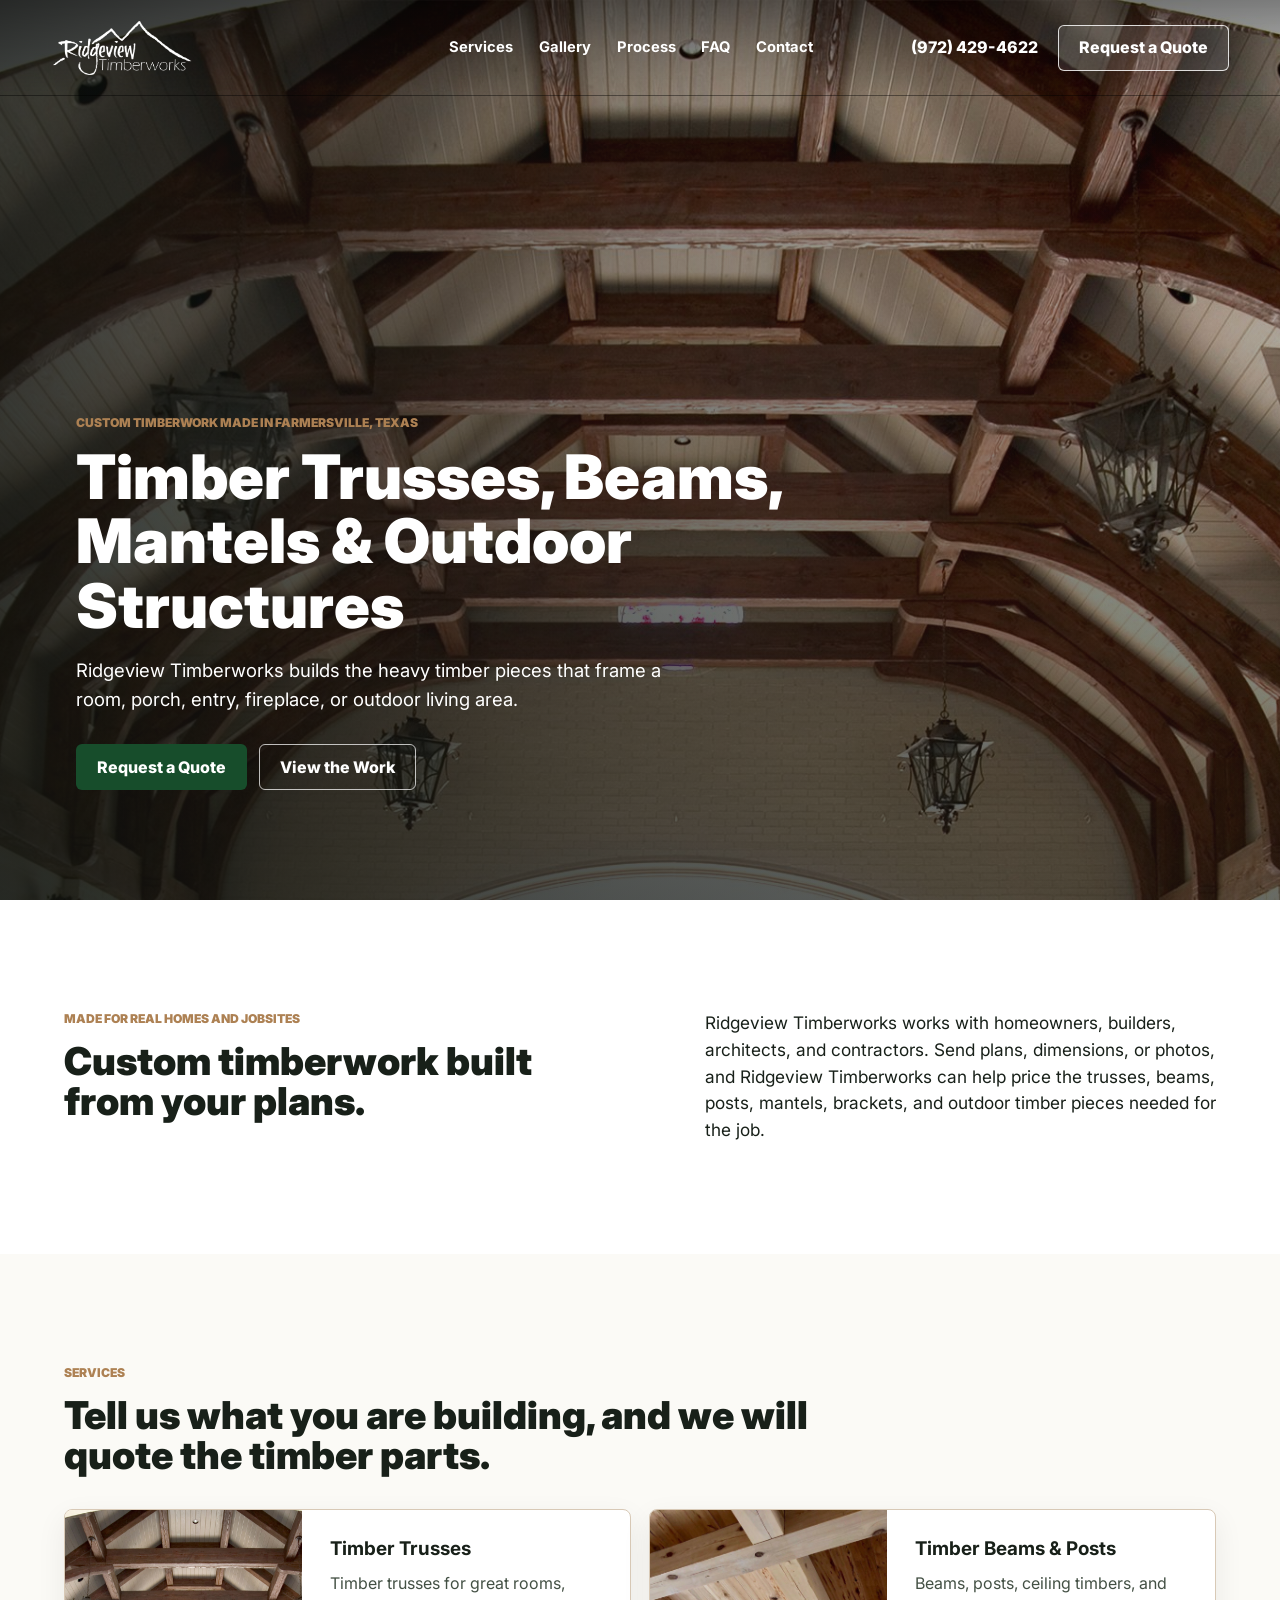
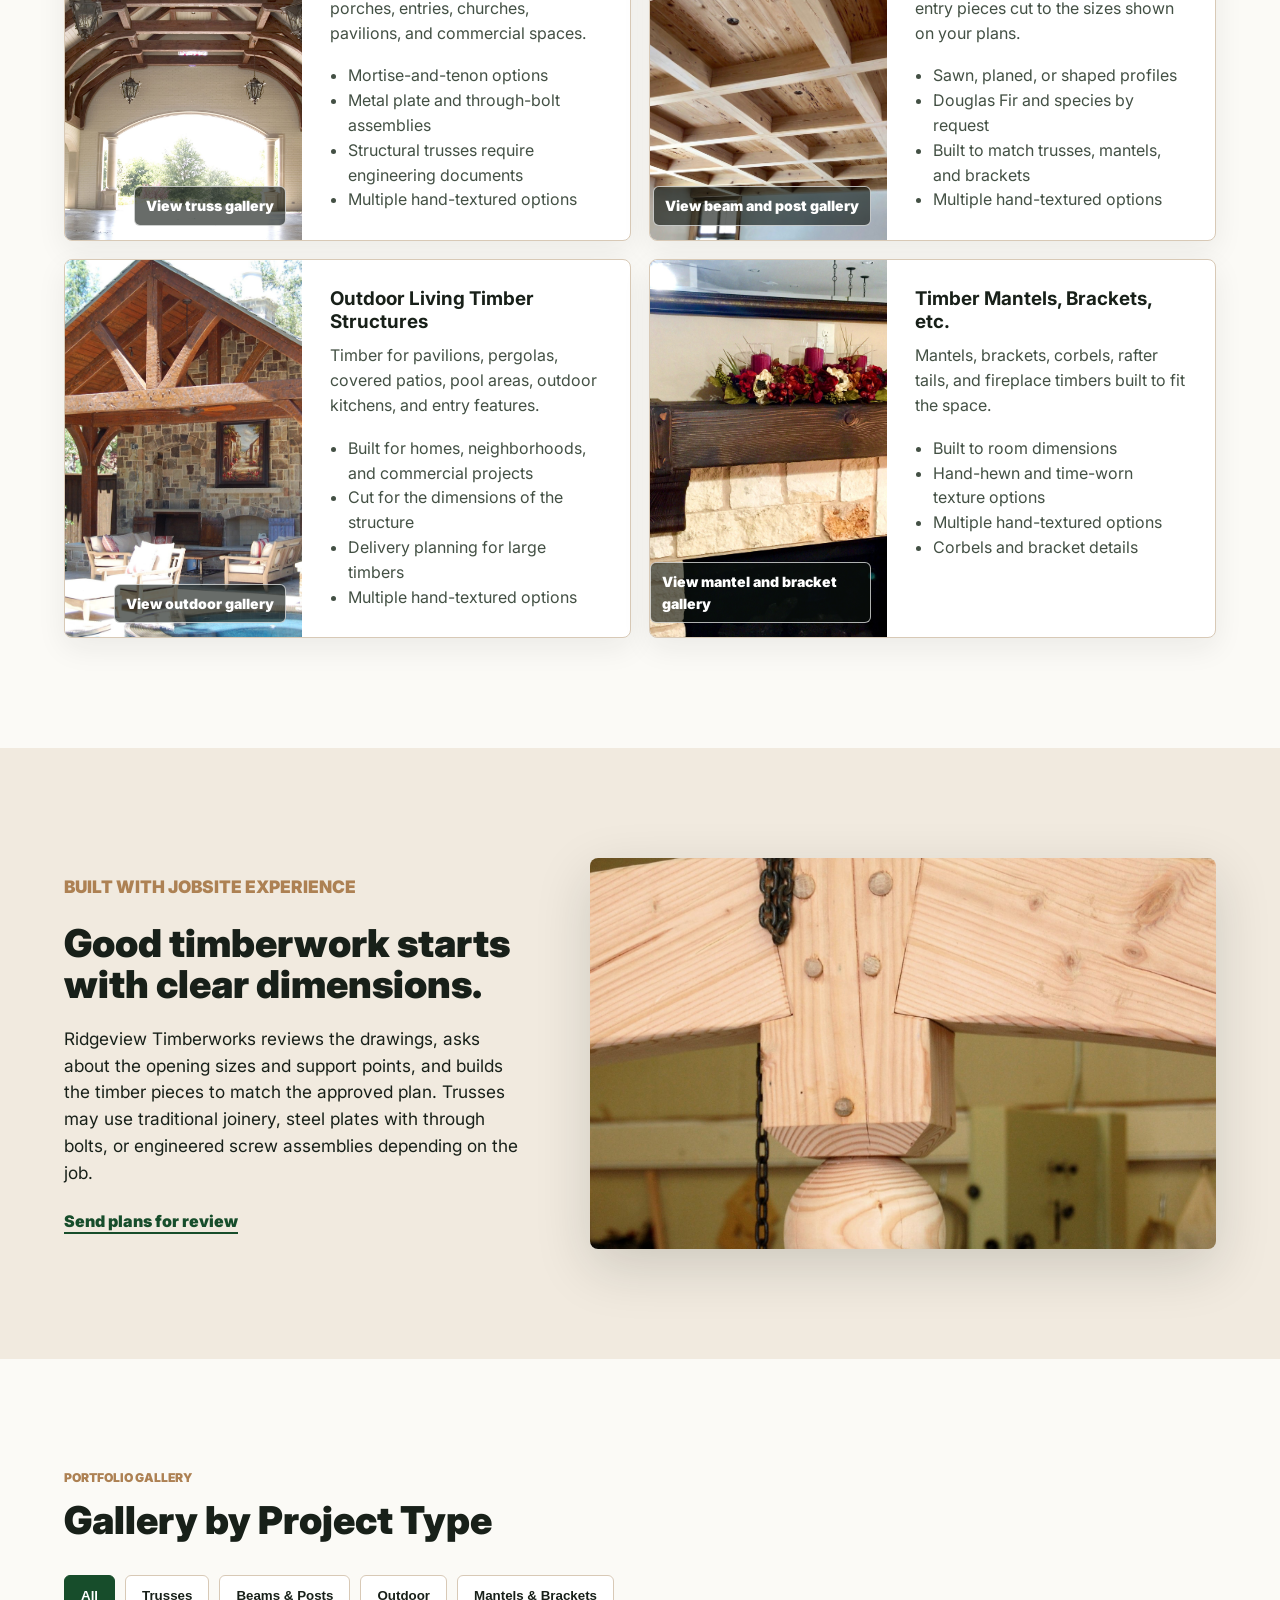
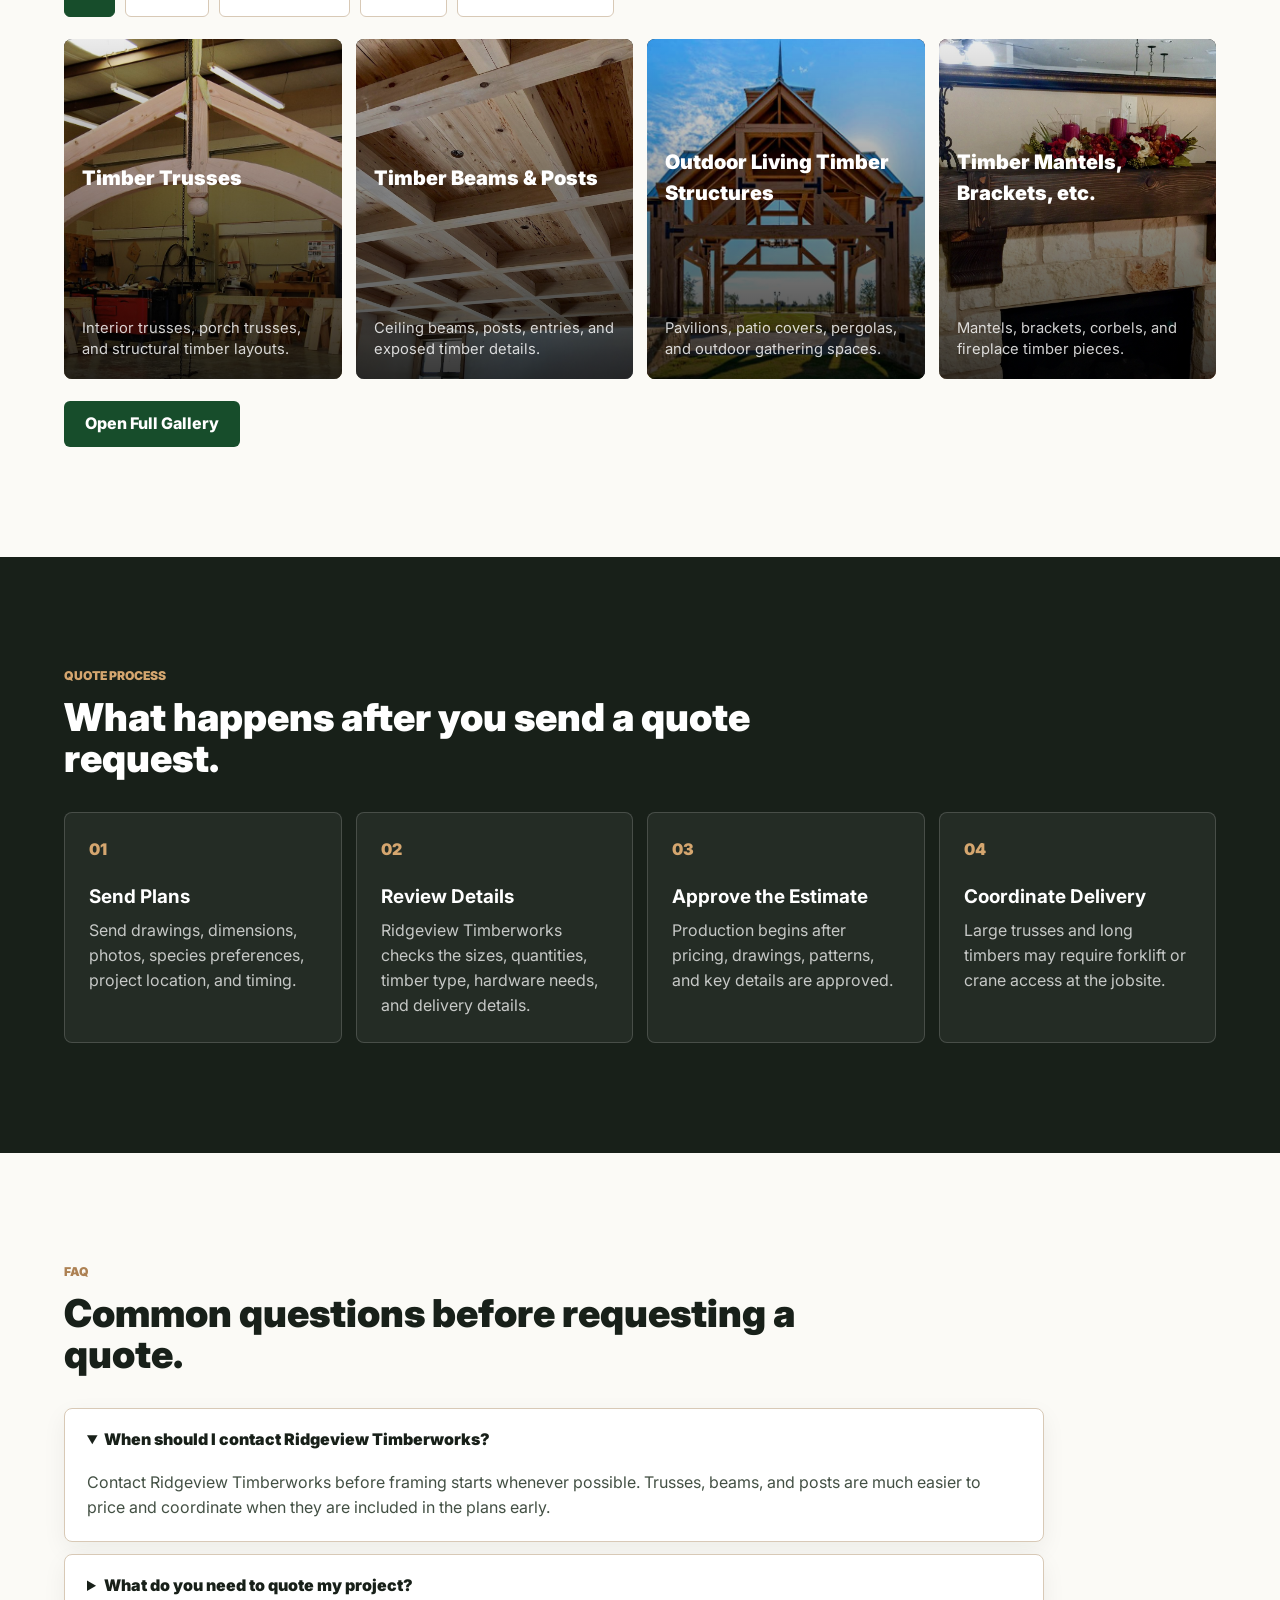
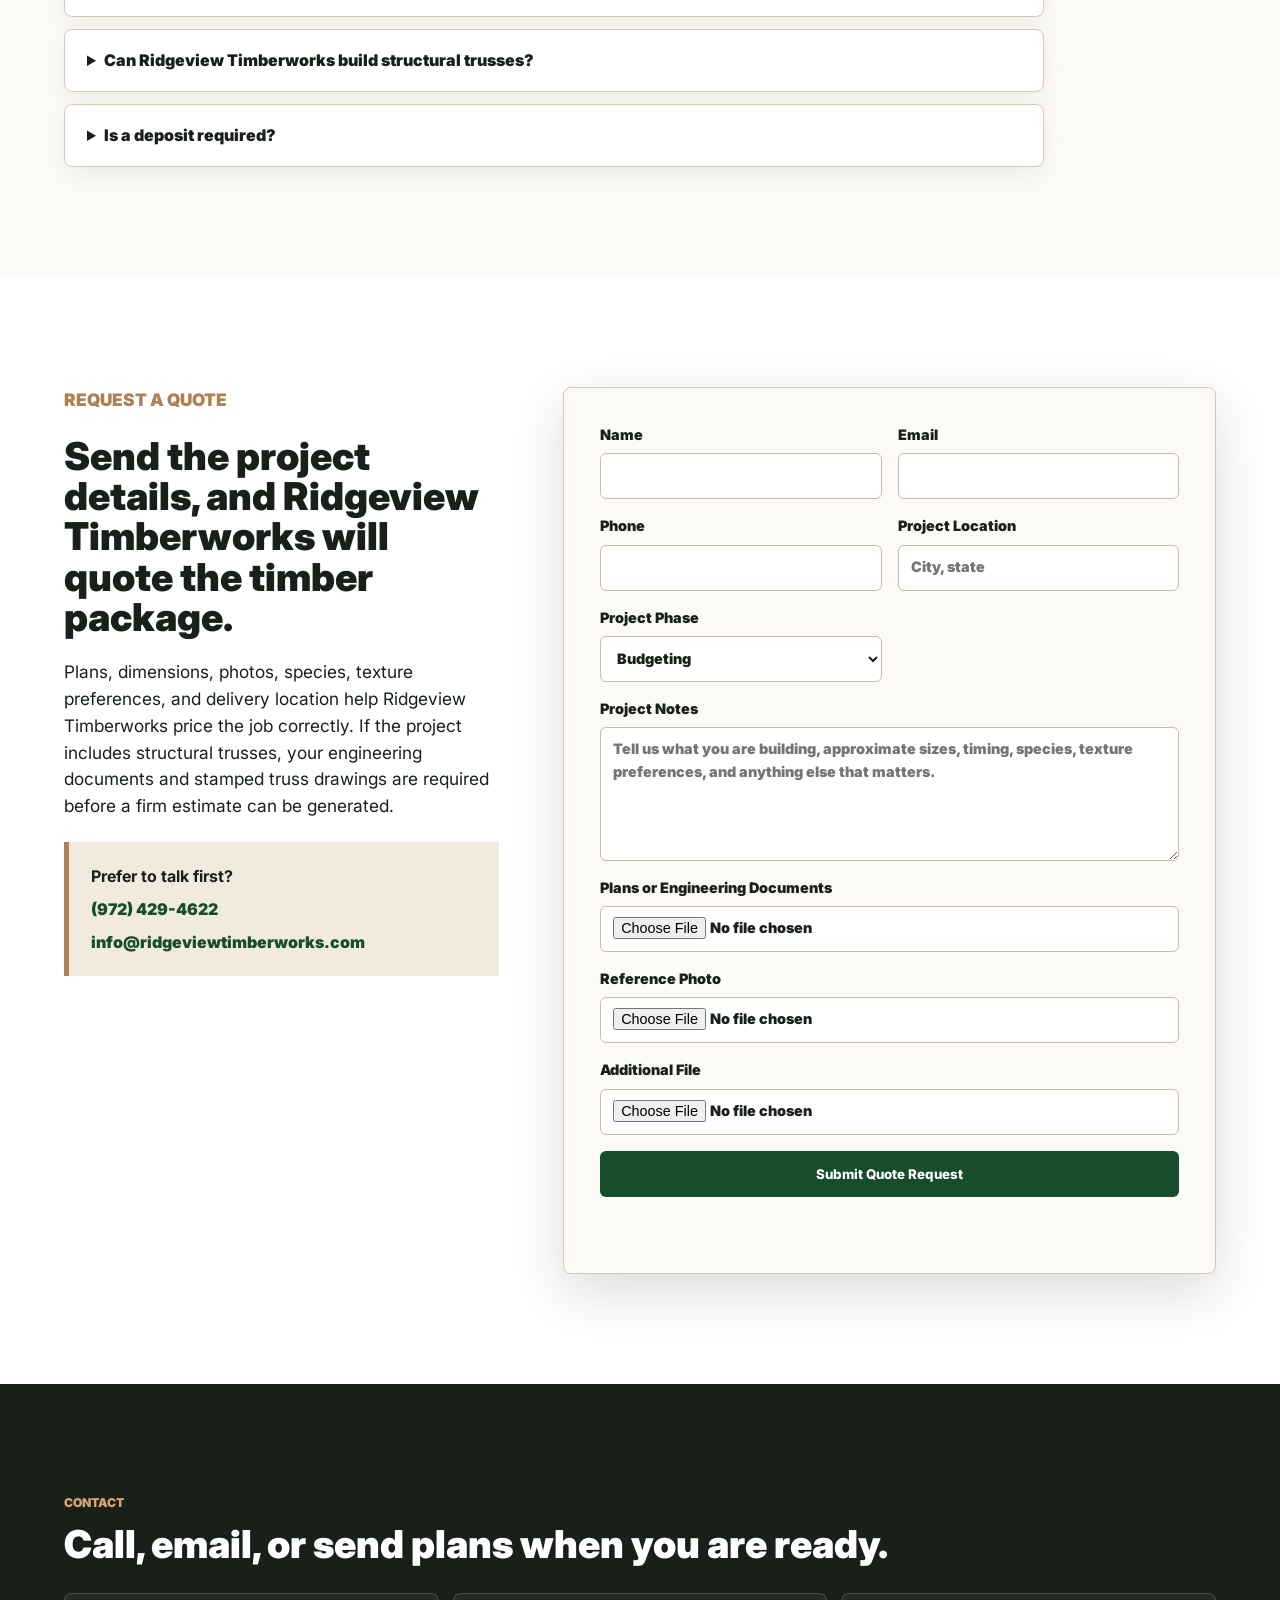
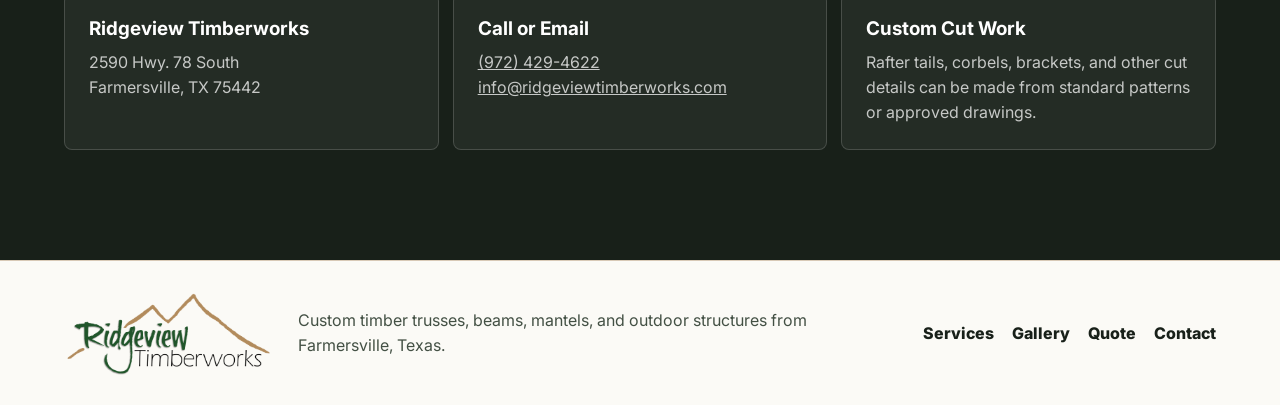
==== index.html @ bca6195b "Prototype gallery-teaser-page gallery layout" ====
<!doctype html>
<html lang="en">
  <head>
    <meta charset="utf-8" />
    <meta name="viewport" content="width=device-width, initial-scale=1" />
    <title>Ridgeview Timberworks | Custom Timber Trusses, Beams & Outdoor Structures</title>
    <meta
      name="description"
      content="Ridgeview Timberworks designs and fabricates custom timber trusses, beams, mantels, and outdoor timber structures from Farmersville, Texas."
    />
    <link rel="preconnect" href="https://fonts.googleapis.com" />
    <link rel="preconnect" href="https://fonts.gstatic.com" crossorigin />
    <link
      href="https://fonts.googleapis.com/css2?family=Inter:wght@400;500;600;700;800;900&display=swap"
      rel="stylesheet"
    />
    <link rel="stylesheet" href="styles.css" />
  </head>
  <body>
    <header class="site-header">
      <a class="brand" href="#home" aria-label="Ridgeview Timberworks home">
        <img class="logo logo-white" src="assets/ridgeview-logo-white.png" alt="Ridgeview Timberworks" />
        <img class="logo logo-color" src="assets/ridgeview-logo.png" alt="" aria-hidden="true" />
      </a>
      <button class="menu-button" type="button" aria-label="Open navigation" aria-expanded="false">
        <span></span>
        <span></span>
        <span></span>
      </button>
      <nav class="main-nav" aria-label="Primary navigation">
        <a href="#services">Services</a>
        <a href="#gallery">Gallery</a>
        <a href="#process">Process</a>
        <a href="#faq">FAQ</a>
        <a href="#contact">Contact</a>
      </nav>
      <a class="phone-link" href="tel:+19724294622">(972) 429-4622</a>
      <a class="quote-link" href="#quote">Request a Quote</a>
    </header>

    <main id="home">
      <section class="hero">
        <img class="hero-image" src="assets/hero-rdc.jpg" alt="Custom interior timber trusses built by Ridgeview Timberworks" />
        <div class="hero-overlay"></div>
        <div class="hero-content">
          <p class="eyebrow">Custom timberwork made in Farmersville, Texas</p>
          <h1>Timber Trusses, Beams, Mantels & Outdoor Structures</h1>
          <p>
            Ridgeview Timberworks builds the heavy timber pieces that frame a room, porch, entry, fireplace, or outdoor
            living area.
          </p>
          <div class="hero-actions">
            <a class="button primary" href="#quote">Request a Quote</a>
            <a class="button secondary" href="#gallery">View the Work</a>
          </div>
        </div>
      </section>

      <section class="intro-section">
        <div>
          <p class="eyebrow">Made for real homes and jobsites</p>
          <h2>Custom timberwork built from your plans.</h2>
        </div>
        <p>
          Ridgeview Timberworks works with homeowners, builders, architects, and contractors. Send plans, dimensions, or
          photos, and Ridgeview Timberworks can help price the trusses, beams, posts, mantels, brackets, and outdoor
          timber pieces needed for the job.
        </p>
      </section>

      <section id="services" class="services-section">
        <div class="section-heading">
          <p class="eyebrow">Services</p>
          <h2>Tell us what you are building, and we will quote the timber parts.</h2>
        </div>
        <div class="service-grid">
          <article class="service-card" id="trusses">
            <a class="service-image-link" href="#gallery" data-gallery-filter="trusses">
              <img src="assets/truss-interior.jpg" alt="Interior timber trusses" />
              <span>View truss gallery</span>
            </a>
            <div>
              <h3>Timber Trusses</h3>
              <p>
                Timber trusses for great rooms, porches, entries, churches, pavilions, and commercial spaces.
              </p>
              <ul>
                <li>Mortise-and-tenon options</li>
                <li>Metal plate and through-bolt assemblies</li>
                <li>Structural trusses require engineering documents</li>
                <li>Multiple hand-textured options</li>
              </ul>
            </div>
          </article>

          <article class="service-card" id="beams">
            <a class="service-image-link" href="#gallery" data-gallery-filter="beams">
              <img src="assets/beam-ceiling.jpg" alt="Custom timber beam ceiling" />
              <span>View beam and post gallery</span>
            </a>
            <div>
              <h3>Timber Beams &amp; Posts</h3>
              <p>
                Beams, posts, ceiling timbers, and entry pieces cut to the sizes shown on your plans.
              </p>
              <ul>
                <li>Sawn, planed, or shaped profiles</li>
                <li>Douglas Fir and species by request</li>
                <li>Built to match trusses, mantels, and brackets</li>
                <li>Multiple hand-textured options</li>
              </ul>
            </div>
          </article>

          <article class="service-card" id="outdoor">
            <a class="service-image-link" href="#gallery" data-gallery-filter="outdoor">
              <img src="assets/outdoor-hanover.jpg" alt="Outdoor timber structure beside a pool" />
              <span>View outdoor gallery</span>
            </a>
            <div>
              <h3>Outdoor Living Timber Structures</h3>
              <p>
                Timber for pavilions, pergolas, covered patios, pool areas, outdoor kitchens, and entry features.
              </p>
              <ul>
                <li>Built for homes, neighborhoods, and commercial projects</li>
                <li>Cut for the dimensions of the structure</li>
                <li>Delivery planning for large timbers</li>
                <li>Multiple hand-textured options</li>
              </ul>
            </div>
          </article>

          <article class="service-card" id="mantels">
            <a class="service-image-link" href="#gallery" data-gallery-filter="mantels">
              <img src="assets/mantel-timeworn.jpg" alt="Custom time-worn fireplace mantel" />
              <span>View mantel and bracket gallery</span>
            </a>
            <div>
              <h3>Timber Mantels, Brackets, etc.</h3>
              <p>
                Mantels, brackets, corbels, rafter tails, and fireplace timbers built to fit the space.
              </p>
              <ul>
                <li>Built to room dimensions</li>
                <li>Hand-hewn and time-worn texture options</li>
                <li>Multiple hand-textured options</li>
                <li>Corbels and bracket details</li>
              </ul>
            </div>
          </article>
        </div>
      </section>

      <section class="craft-section">
        <div class="craft-copy">
          <p class="eyebrow">Built with jobsite experience</p>
          <h2>Good timberwork starts with clear dimensions.</h2>
          <p>
            Ridgeview Timberworks reviews the drawings, asks about the opening sizes and support points, and builds the
            timber pieces to match the approved plan. Trusses may use traditional joinery, steel plates with through
            bolts, or engineered screw assemblies depending on the job.
          </p>
          <a class="text-link" href="#quote">Send plans for review</a>
        </div>
        <img src="assets/detail-joinery.jpg" alt="Close-up of timber joinery and through bolts" />
      </section>

      <section id="gallery" class="gallery-section">
        <div class="section-heading">
          <p class="eyebrow">Portfolio Gallery</p>
          <h2>Gallery by Project Type</h2>
        </div>
        <div class="filter-row" role="tablist" aria-label="Gallery filters">
          <button class="filter active" type="button" data-filter="all">All</button>
          <button class="filter" type="button" data-filter="trusses">Trusses</button>
          <button class="filter" type="button" data-filter="beams">Beams &amp; Posts</button>
          <button class="filter" type="button" data-filter="outdoor">Outdoor</button>
          <button class="filter" type="button" data-filter="mantels">Mantels &amp; Brackets</button>
        </div>
        <div class="gallery-teaser-grid">
          <a class="gallery-teaser-card" href="gallery.html#trusses">
            <img src="assets/gallery/Trusses/truss-001.jpg" alt="Timber Trusses project by Ridgeview Timberworks" loading="lazy" />
            <span>Timber Trusses</span>
            <small>Interior trusses, porch trusses, and structural timber layouts.</small>
          </a>          <a class="gallery-teaser-card" href="gallery.html#beams">
            <img src="assets/gallery/Beams%20%26%20Posts/beam-post-001.jpg" alt="Timber Beams & Posts project by Ridgeview Timberworks" loading="lazy" />
            <span>Timber Beams & Posts</span>
            <small>Ceiling beams, posts, entries, and exposed timber details.</small>
          </a>          <a class="gallery-teaser-card" href="gallery.html#outdoor">
            <img src="assets/gallery/Outdoor%20Structures/outdoor-001.jpg" alt="Outdoor Living Timber Structures project by Ridgeview Timberworks" loading="lazy" />
            <span>Outdoor Living Timber Structures</span>
            <small>Pavilions, patio covers, pergolas, and outdoor gathering spaces.</small>
          </a>          <a class="gallery-teaser-card" href="gallery.html#mantels">
            <img src="assets/gallery/Mantels%20%26%20Brackets/mantels-001.jpg" alt="Timber Mantels, Brackets, etc. project by Ridgeview Timberworks" loading="lazy" />
            <span>Timber Mantels, Brackets, etc.</span>
            <small>Mantels, brackets, corbels, and fireplace timber pieces.</small>
          </a>        </div>
        <div class="gallery-action-row">
          <a class="button primary" href="gallery.html">Open Full Gallery</a>
        </div>
      </section>

      <section id="process" class="process-section">
        <div class="section-heading">
          <p class="eyebrow">Quote Process</p>
          <h2>What happens after you send a quote request.</h2>
        </div>
        <div class="process-grid">
          <article>
            <span>01</span>
            <h3>Send Plans</h3>
            <p>Send drawings, dimensions, photos, species preferences, project location, and timing.</p>
          </article>
          <article>
            <span>02</span>
            <h3>Review Details</h3>
            <p>Ridgeview Timberworks checks the sizes, quantities, timber type, hardware needs, and delivery details.</p>
          </article>
          <article>
            <span>03</span>
            <h3>Approve the Estimate</h3>
            <p>Production begins after pricing, drawings, patterns, and key details are approved.</p>
          </article>
          <article>
            <span>04</span>
            <h3>Coordinate Delivery</h3>
            <p>Large trusses and long timbers may require forklift or crane access at the jobsite.</p>
          </article>
        </div>
      </section>

      <section id="faq" class="faq-section">
        <div class="section-heading">
          <p class="eyebrow">FAQ</p>
          <h2>Common questions before requesting a quote.</h2>
        </div>
        <div class="faq-list">
          <details open>
            <summary>When should I contact Ridgeview Timberworks?</summary>
            <p>
              Contact Ridgeview Timberworks before framing starts whenever possible. Trusses, beams, and posts are much
              easier to price and coordinate when they are included in the plans early.
            </p>
          </details>
          <details>
            <summary>What do you need to quote my project?</summary>
            <p>
              A final set of plans is best. For early budgeting, rough drawings and photos can help. For firm pricing,
              Ridgeview Timberworks needs dimensions, quantities, species, texture preferences, engineering requirements,
              and delivery location.
            </p>
          </details>
          <details>
            <summary>Can Ridgeview Timberworks build structural trusses?</summary>
            <p>
              Yes. If the project includes structural trusses, send the engineering documents and stamped truss drawings
              with the quote request. Those documents are required before a firm estimate can be generated.
            </p>
          </details>
          <details>
            <summary>Is a deposit required?</summary>
            <p>
              Yes. Because timbers are ordered and cut for each job, Ridgeview Timberworks typically requires a deposit
              when the contract is signed.
            </p>
          </details>
        </div>
      </section>

      <section id="quote" class="quote-section">
        <div class="quote-copy">
          <p class="eyebrow">Request a Quote</p>
          <h2>Send the project details, and Ridgeview Timberworks will quote the timber package.</h2>
          <p>
            Plans, dimensions, photos, species, texture preferences, and delivery location help Ridgeview Timberworks
            price the job correctly. If the project includes structural trusses, your engineering documents and stamped
            truss drawings are required before a firm estimate can be generated.
          </p>
          <div class="contact-card">
            <strong>Prefer to talk first?</strong>
            <a href="tel:+19724294622">(972) 429-4622</a>
            <a href="mailto:info@ridgeviewtimberworks.com">info@ridgeviewtimberworks.com</a>
          </div>
        </div>
        <form class="quote-form" name="ridgeview-quote" method="POST" enctype="multipart/form-data" data-netlify="true" data-netlify-honeypot="bot-field">
          <input type="hidden" name="form-name" value="ridgeview-quote" />
          <input type="hidden" name="subject" value="New Ridgeview Timberworks quote request (%{submissionId})" />
          <p class="honeypot">
            <label>Do not fill this out if you are human: <input name="bot-field" /></label>
          </p>
          <label>
            Name
            <input name="name" autocomplete="name" required />
          </label>
          <label>
            Email
            <input name="email" type="email" autocomplete="email" required />
          </label>
          <label>
            Phone
            <input name="phone" type="tel" autocomplete="tel" />
          </label>
          <label>
            Project Location
            <input name="location" placeholder="City, state" />
          </label>
          <label>
            Project Phase
            <select name="phase">
              <option>Budgeting</option>
              <option>Design</option>
              <option>Plans complete</option>
              <option>Under construction</option>
            </select>
          </label>
          <label class="full">
            Project Notes
            <textarea name="notes" rows="5" placeholder="Tell us what you are building, approximate sizes, timing, species, texture preferences, and anything else that matters."></textarea>
          </label>
          <label class="full">
            Plans or Engineering Documents
            <input name="plans" type="file" accept=".pdf,.jpg,.jpeg,.png,.heic,.dwg,.dxf" />
          </label>
          <label class="full">
            Reference Photo
            <input name="reference-photo" type="file" accept=".jpg,.jpeg,.png,.heic,.pdf" />
          </label>
          <label class="full">
            Additional File
            <input name="additional-file" type="file" accept=".pdf,.jpg,.jpeg,.png,.heic,.dwg,.dxf" />
          </label>
          <button class="button primary full" type="submit">Submit Quote Request</button>
          <p class="form-note" role="status"></p>
        </form>
      </section>

      <section id="contact" class="contact-section">
        <div>
          <p class="eyebrow">Contact</p>
          <h2>Call, email, or send plans when you are ready.</h2>
        </div>
        <div class="contact-grid">
          <article>
            <h3>Ridgeview Timberworks</h3>
            <p>2590 Hwy. 78 South<br />Farmersville, TX 75442</p>
          </article>
          <article>
            <h3>Call or Email</h3>
            <p><a href="tel:+19724294622">(972) 429-4622</a><br /><a href="mailto:info@ridgeviewtimberworks.com">info@ridgeviewtimberworks.com</a></p>
          </article>
          <article>
            <h3>Custom Cut Work</h3>
            <p>Rafter tails, corbels, brackets, and other cut details can be made from standard patterns or approved drawings.</p>
          </article>
        </div>
      </section>
    </main>

    <footer class="site-footer">
      <img src="assets/ridgeview-logo.png" alt="Ridgeview Timberworks" />
      <p>Custom timber trusses, beams, mantels, and outdoor structures from Farmersville, Texas.</p>
      <nav aria-label="Footer navigation">
        <a href="#services">Services</a>
        <a href="#gallery">Gallery</a>
        <a href="#quote">Quote</a>
        <a href="#contact">Contact</a>
      </nav>
    </footer>

    <script src="script.js"></script>
  </body>
</html>
---- styles.css ----
:root {
  --ink: #182019;
  --forest: #174d2b;
  --moss: #547247;
  --timber: #ad8153;
  --clay: #9a4d33;
  --paper: #fbfaf6;
  --warm: #f1eadf;
  --line: #d8c9b6;
  --white: #ffffff;
  --shadow: 0 18px 55px rgba(24, 32, 25, 0.16);
  --display-font: "Eras Demi ITC", "Eras ITC", "Eras Bold ITC", "Arial Rounded MT Bold", Inter, Arial, sans-serif;
}

* {
  box-sizing: border-box;
}

html {
  scroll-behavior: smooth;
}

body {
  margin: 0;
  background: var(--paper);
  color: var(--ink);
  font-family: Inter, Arial, sans-serif;
  line-height: 1.55;
}

img {
  display: block;
  max-width: 100%;
}

a {
  color: inherit;
}

.site-header {
  position: fixed;
  top: 0;
  left: 0;
  right: 0;
  z-index: 20;
  display: grid;
  grid-template-columns: auto 1fr auto auto;
  align-items: center;
  gap: 20px;
  min-height: 96px;
  padding: 18px clamp(18px, 4vw, 56px);
  color: var(--white);
  background: linear-gradient(180deg, rgba(0, 0, 0, 0.42), rgba(0, 0, 0, 0));
  border-bottom: 1px solid transparent;
  transition:
    min-height 180ms ease,
    padding 180ms ease,
    color 180ms ease,
    background 180ms ease,
    border-color 180ms ease;
}

.site-header.scrolled,
.site-header.nav-open {
  min-height: 82px;
  padding-top: 12px;
  padding-bottom: 12px;
  color: var(--ink);
  background: rgba(251, 250, 246, 0.94);
  border-bottom-color: rgba(216, 201, 182, 0.7);
  backdrop-filter: blur(14px);
}

.brand {
  position: relative;
  display: block;
  width: min(300px, 42vw);
  height: 58px;
}

.brand .logo {
  position: absolute;
  inset: 0;
  width: 100%;
  height: 100%;
  object-fit: contain;
  object-position: left center;
  transition: opacity 180ms ease;
}

.logo-color,
.site-header.scrolled .logo-white,
.site-header.nav-open .logo-white {
  opacity: 0;
}

.site-header.scrolled .logo-color,
.site-header.nav-open .logo-color {
  opacity: 1;
}

.site-footer img {
  width: min(260px, 42vw);
}

.main-nav {
  display: flex;
  justify-content: center;
  gap: clamp(14px, 2vw, 26px);
  font-size: 0.92rem;
  font-weight: 700;
  font-family: var(--display-font);
}

.main-nav a,
.site-footer a {
  text-decoration: none;
}

.main-nav a:hover,
.text-link:hover,
.contact-grid a:hover,
.site-footer a:hover {
  color: var(--clay);
}

.phone-link {
  font-weight: 800;
  font-family: var(--display-font);
  text-decoration: none;
  white-space: nowrap;
}

.quote-link,
.button {
  display: inline-flex;
  align-items: center;
  justify-content: center;
  min-height: 46px;
  padding: 0 20px;
  border: 1px solid transparent;
  border-radius: 6px;
  font-weight: 800;
  font-family: var(--display-font);
  text-decoration: none;
  cursor: pointer;
}

.quote-link,
.button.primary {
  background: var(--forest);
  color: var(--white);
}

.site-header:not(.scrolled):not(.nav-open) .quote-link {
  border-color: rgba(255, 255, 255, 0.82);
  background: rgba(255, 255, 255, 0.12);
}

.button.secondary {
  border-color: rgba(255, 255, 255, 0.72);
  color: var(--white);
}

.quote-link:hover,
.button.primary:hover {
  background: #0f3a1f;
}

.button:disabled {
  cursor: not-allowed;
  opacity: 0.66;
}

.button.secondary:hover {
  background: rgba(255, 255, 255, 0.14);
}

.menu-button {
  display: none;
  width: 44px;
  height: 44px;
  border: 1px solid var(--line);
  border-radius: 6px;
  background: var(--white);
}

.menu-button span {
  display: block;
  width: 20px;
  height: 2px;
  margin: 5px auto;
  background: var(--ink);
}

.site-header:not(.scrolled):not(.nav-open) .menu-button {
  border-color: rgba(255, 255, 255, 0.5);
  background: rgba(255, 255, 255, 0.14);
}

.site-header:not(.scrolled):not(.nav-open) .menu-button span {
  background: var(--white);
}

.hero {
  position: relative;
  min-height: 100vh;
  display: grid;
  align-items: end;
  overflow: hidden;
}

.hero-image,
.hero-overlay {
  position: absolute;
  inset: 0;
  width: 100%;
  height: 100%;
}

.hero-image {
  object-fit: cover;
}

.hero-overlay {
  background:
    linear-gradient(90deg, rgba(14, 18, 15, 0.78), rgba(14, 18, 15, 0.42) 48%, rgba(14, 18, 15, 0.18)),
    linear-gradient(0deg, rgba(14, 18, 15, 0.54), rgba(14, 18, 15, 0));
}

.hero-content {
  position: relative;
  max-width: 900px;
  padding: clamp(48px, 10vw, 110px) clamp(18px, 6vw, 76px);
  color: var(--white);
}

.eyebrow {
  margin: 0 0 12px;
  color: var(--timber);
  font-size: 0.76rem;
  font-weight: 900;
  letter-spacing: 0;
  text-transform: uppercase;
}

h1,
h2 {
  margin: 0;
  font-family: var(--display-font);
  line-height: 1.05;
  letter-spacing: 0;
}

h1 {
  max-width: 760px;
  font-size: clamp(2rem, 4.8vw, 4.45rem);
  font-weight: 900;
}

h2 {
  font-size: clamp(1.65rem, 3vw, 3rem);
  font-weight: 900;
}

h3 {
  margin: 0 0 10px;
  font-family: var(--display-font);
  font-size: 1.18rem;
  line-height: 1.2;
}

.hero-content p:not(.eyebrow) {
  max-width: 620px;
  margin: 18px 0 0;
  font-size: clamp(0.98rem, 1.5vw, 1.16rem);
}

.hero-actions {
  display: flex;
  flex-wrap: wrap;
  gap: 12px;
  margin-top: 30px;
}

section {
  scroll-margin-top: 96px;
}

.intro-section,
.services-section,
.gallery-section,
.process-section,
.faq-section,
.quote-section,
.contact-section {
  padding: clamp(58px, 9vw, 110px) clamp(18px, 5vw, 70px);
}

.intro-section {
  display: grid;
  grid-template-columns: minmax(0, 1.05fr) minmax(300px, 0.95fr);
  gap: clamp(28px, 6vw, 76px);
  align-items: start;
  background: var(--white);
}

.intro-section > p,
.quote-copy > p,
.craft-copy > p {
  margin: 0;
  font-size: 1.08rem;
}

.section-heading {
  max-width: 780px;
  margin-bottom: 34px;
}

.service-grid {
  display: grid;
  grid-template-columns: repeat(2, minmax(0, 1fr));
  gap: 18px;
}

.service-card {
  display: grid;
  grid-template-columns: minmax(190px, 42%) 1fr;
  overflow: hidden;
  background: var(--white);
  border: 1px solid var(--line);
  border-radius: 8px;
  box-shadow: 0 10px 30px rgba(24, 32, 25, 0.07);
}

.service-card img {
  width: 100%;
  height: 100%;
  min-height: 280px;
  object-fit: cover;
}

.service-image-link {
  position: relative;
  display: block;
  min-height: 280px;
  overflow: hidden;
  color: var(--white);
}

.service-image-link::after {
  position: absolute;
  inset: 0;
  content: "";
  background: linear-gradient(0deg, rgba(12, 18, 13, 0.62), rgba(12, 18, 13, 0.08) 58%);
  opacity: 0;
  transition: opacity 180ms ease;
}

.service-image-link span {
  position: absolute;
  right: 16px;
  bottom: 14px;
  z-index: 1;
  padding: 8px 11px;
  border: 1px solid rgba(255, 255, 255, 0.68);
  border-radius: 6px;
  background: rgba(12, 18, 13, 0.62);
  font-family: var(--display-font);
  font-size: 0.88rem;
  font-weight: 900;
  text-decoration: none;
}

.service-image-link:hover::after,
.service-image-link:focus-visible::after {
  opacity: 1;
}

.service-card div {
  padding: 28px;
}

.service-card p,
.process-grid p,
.faq-list p,
.contact-grid p,
.site-footer p {
  margin: 0;
  color: #435044;
}

.service-card ul {
  margin: 18px 0 0;
  padding-left: 18px;
  color: #435044;
}

.craft-section {
  display: grid;
  grid-template-columns: minmax(280px, 0.85fr) minmax(320px, 1.15fr);
  gap: clamp(28px, 5vw, 70px);
  align-items: center;
  padding: clamp(58px, 9vw, 110px) clamp(18px, 5vw, 70px);
  background: var(--warm);
}

.craft-section img {
  width: 100%;
  aspect-ratio: 16 / 10;
  object-fit: cover;
  border-radius: 8px;
  box-shadow: var(--shadow);
}

.craft-copy {
  display: grid;
  gap: 22px;
}

.text-link {
  width: fit-content;
  color: var(--forest);
  font-weight: 900;
  text-decoration-thickness: 2px;
  text-underline-offset: 5px;
}

.filter-row {
  display: flex;
  flex-wrap: wrap;
  gap: 10px;
  margin-bottom: 22px;
}

.filter {
  min-height: 42px;
  padding: 0 16px;
  border: 1px solid var(--line);
  border-radius: 6px;
  background: var(--white);
  color: var(--ink);
  font-weight: 800;
  cursor: pointer;
}

.filter.active,
.filter:hover {
  border-color: var(--forest);
  background: var(--forest);
  color: var(--white);
}

.gallery-grid {
  display: grid;
  grid-template-columns: repeat(4, minmax(0, 1fr));
  gap: 14px;
}

.gallery-item {
  position: relative;
  min-height: 270px;
  margin: 0;
  overflow: hidden;
  border-radius: 8px;
  background: #111;
}

.gallery-item.hidden {
  display: none;
}

.gallery-item img {
  width: 100%;
  height: 100%;
  min-height: 270px;
  object-fit: cover;
  transition: transform 220ms ease;
}

.gallery-item:hover img {
  transform: scale(1.04);
}

.gallery-item figcaption {
  position: absolute;
  left: 0;
  right: 0;
  bottom: 0;
  padding: 46px 16px 14px;
  background: linear-gradient(0deg, rgba(0, 0, 0, 0.76), rgba(0, 0, 0, 0));
  color: var(--white);
  font-weight: 800;
}

.process-section,
.contact-section {
  background: var(--ink);
  color: var(--white);
}

.process-section .eyebrow,
.contact-section .eyebrow {
  color: #d5a66f;
}

.process-grid {
  display: grid;
  grid-template-columns: repeat(4, minmax(0, 1fr));
  gap: 14px;
}

.process-grid article,
.contact-grid article {
  padding: 24px;
  border: 1px solid rgba(255, 255, 255, 0.16);
  border-radius: 8px;
  background: rgba(255, 255, 255, 0.055);
}

.process-grid span {
  display: block;
  margin-bottom: 24px;
  color: #d5a66f;
  font-weight: 900;
}

.process-grid p,
.contact-grid p {
  color: rgba(255, 255, 255, 0.74);
}

.faq-list {
  display: grid;
  gap: 12px;
  max-width: 980px;
}

details {
  border: 1px solid var(--line);
  border-radius: 8px;
  background: var(--white);
  box-shadow: 0 8px 24px rgba(24, 32, 25, 0.06);
}

summary {
  min-height: 60px;
  padding: 18px 22px;
  font-weight: 900;
  cursor: pointer;
}

details p {
  padding: 0 22px 22px;
}

.quote-section {
  display: grid;
  grid-template-columns: minmax(280px, 0.8fr) minmax(320px, 1.2fr);
  gap: clamp(28px, 5vw, 68px);
  background: var(--white);
}

.quote-copy {
  display: grid;
  align-content: start;
  gap: 22px;
}

.contact-card {
  display: grid;
  gap: 8px;
  padding: 22px;
  border-left: 5px solid var(--timber);
  background: var(--warm);
}

.contact-card a {
  color: var(--forest);
  font-weight: 900;
  text-decoration: none;
}

.quote-form {
  display: grid;
  grid-template-columns: repeat(2, minmax(0, 1fr));
  gap: 16px;
  padding: clamp(22px, 4vw, 36px);
  border: 1px solid var(--line);
  border-radius: 8px;
  background: var(--paper);
  box-shadow: var(--shadow);
}

.honeypot {
  position: absolute;
  left: -9999px;
  height: 1px;
  overflow: hidden;
}

label {
  display: grid;
  gap: 7px;
  font-size: 0.9rem;
  font-weight: 900;
}

input,
select,
textarea {
  width: 100%;
  min-height: 46px;
  border: 1px solid #cabba7;
  border-radius: 6px;
  padding: 10px 12px;
  background: var(--white);
  color: var(--ink);
  font: inherit;
}

textarea {
  resize: vertical;
}

.full {
  grid-column: 1 / -1;
}

.form-note {
  grid-column: 1 / -1;
  min-height: 24px;
  margin: 0;
  color: var(--forest);
  font-weight: 800;
}

.contact-grid {
  display: grid;
  grid-template-columns: repeat(3, minmax(0, 1fr));
  gap: 14px;
  margin-top: 28px;
}

.site-footer {
  display: grid;
  grid-template-columns: auto minmax(200px, 1fr) auto;
  gap: 24px;
  align-items: center;
  padding: 30px clamp(18px, 5vw, 70px);
  background: var(--paper);
  border-top: 1px solid var(--line);
}

.site-footer img {
  width: 210px;
}

.site-footer nav {
  display: flex;
  flex-wrap: wrap;
  gap: 18px;
  font-weight: 800;
}

@media (max-width: 1080px) {
  .site-header {
    grid-template-columns: auto 1fr auto;
  }

  .menu-button {
    display: block;
    justify-self: end;
  }

  .main-nav {
    display: none;
    grid-column: 1 / -1;
    justify-content: start;
    flex-wrap: wrap;
    padding: 8px 0 12px;
  }

  .main-nav.open {
    display: flex;
  }

  .phone-link {
    display: none;
  }

  .service-grid,
  .gallery-grid,
  .process-grid {
    grid-template-columns: repeat(2, minmax(0, 1fr));
  }
}

@media (max-width: 760px) {
  .site-header {
    gap: 12px;
  }

  .quote-link {
    display: none;
  }

  .hero {
    min-height: 680px;
  }

  .hero-content {
    padding-top: 110px;
  }

  .intro-section,
  .craft-section,
  .quote-section,
  .contact-grid,
  .site-footer {
    grid-template-columns: 1fr;
  }

  .service-grid,
  .gallery-grid,
  .process-grid,
  .quote-form {
    grid-template-columns: 1fr;
  }

  .service-card {
    display: flex;
    flex-direction: column;
    grid-template-columns: none;
    background: var(--white);
  }

  .service-image-link {
    min-height: 0;
    aspect-ratio: 16 / 10;
  }

  .service-card img {
    display: block;
    height: 100%;
    min-height: 0;
    object-fit: cover;
  }

  .service-card div {
    padding: 22px;
    background: var(--white);
  }

  .service-card h3 {
    margin-bottom: 8px;
    color: var(--ink);
    font-size: 1.24rem;
  }

  .service-card p,
  .service-card ul {
    color: #2f3931;
  }

  .gallery-item,
  .gallery-item img {
    min-height: 240px;
  }

  .site-footer img {
    width: 230px;
  }
}

/* Gallery prototype: lighter homepage with full gallery page */
.gallery-teaser-grid {
  display: grid;
  grid-template-columns: repeat(4, minmax(0, 1fr));
  gap: 14px;
}

.gallery-teaser-card {
  position: relative;
  display: grid;
  min-height: 340px;
  overflow: hidden;
  border-radius: 8px;
  color: var(--white);
  text-decoration: none;
  background: #111;
}

.gallery-teaser-card img {
  position: absolute;
  inset: 0;
  width: 100%;
  height: 100%;
  object-fit: cover;
  transition: transform 220ms ease;
}

.gallery-teaser-card::after {
  position: absolute;
  inset: 0;
  content: "";
  background: linear-gradient(0deg, rgba(0, 0, 0, 0.78), rgba(0, 0, 0, 0.08));
}

.gallery-teaser-card span,
.gallery-teaser-card small {
  position: relative;
  z-index: 1;
  align-self: end;
  padding: 0 18px;
}

.gallery-teaser-card span {
  margin-top: auto;
  font-family: var(--display-font);
  font-size: 1.25rem;
  font-weight: 900;
}

.gallery-teaser-card small {
  padding-bottom: 18px;
  color: rgba(255, 255, 255, 0.82);
  font-size: 0.92rem;
  line-height: 1.45;
}

.gallery-teaser-card:hover img {
  transform: scale(1.04);
}

.gallery-action-row {
  margin-top: 22px;
}

.gallery-page {
  padding-top: 84px;
}

.gallery-page-hero {
  padding: clamp(70px, 10vw, 120px) clamp(18px, 5vw, 70px) clamp(34px, 6vw, 70px);
  background: var(--warm);
}

.gallery-page-hero p {
  max-width: 680px;
}

.gallery-page-section {
  padding-top: clamp(46px, 7vw, 80px);
}

@media (max-width: 960px) {
  .gallery-teaser-grid {
    grid-template-columns: repeat(2, minmax(0, 1fr));
  }
}

@media (max-width: 640px) {
  .gallery-teaser-grid {
    grid-template-columns: 1fr;
  }
}
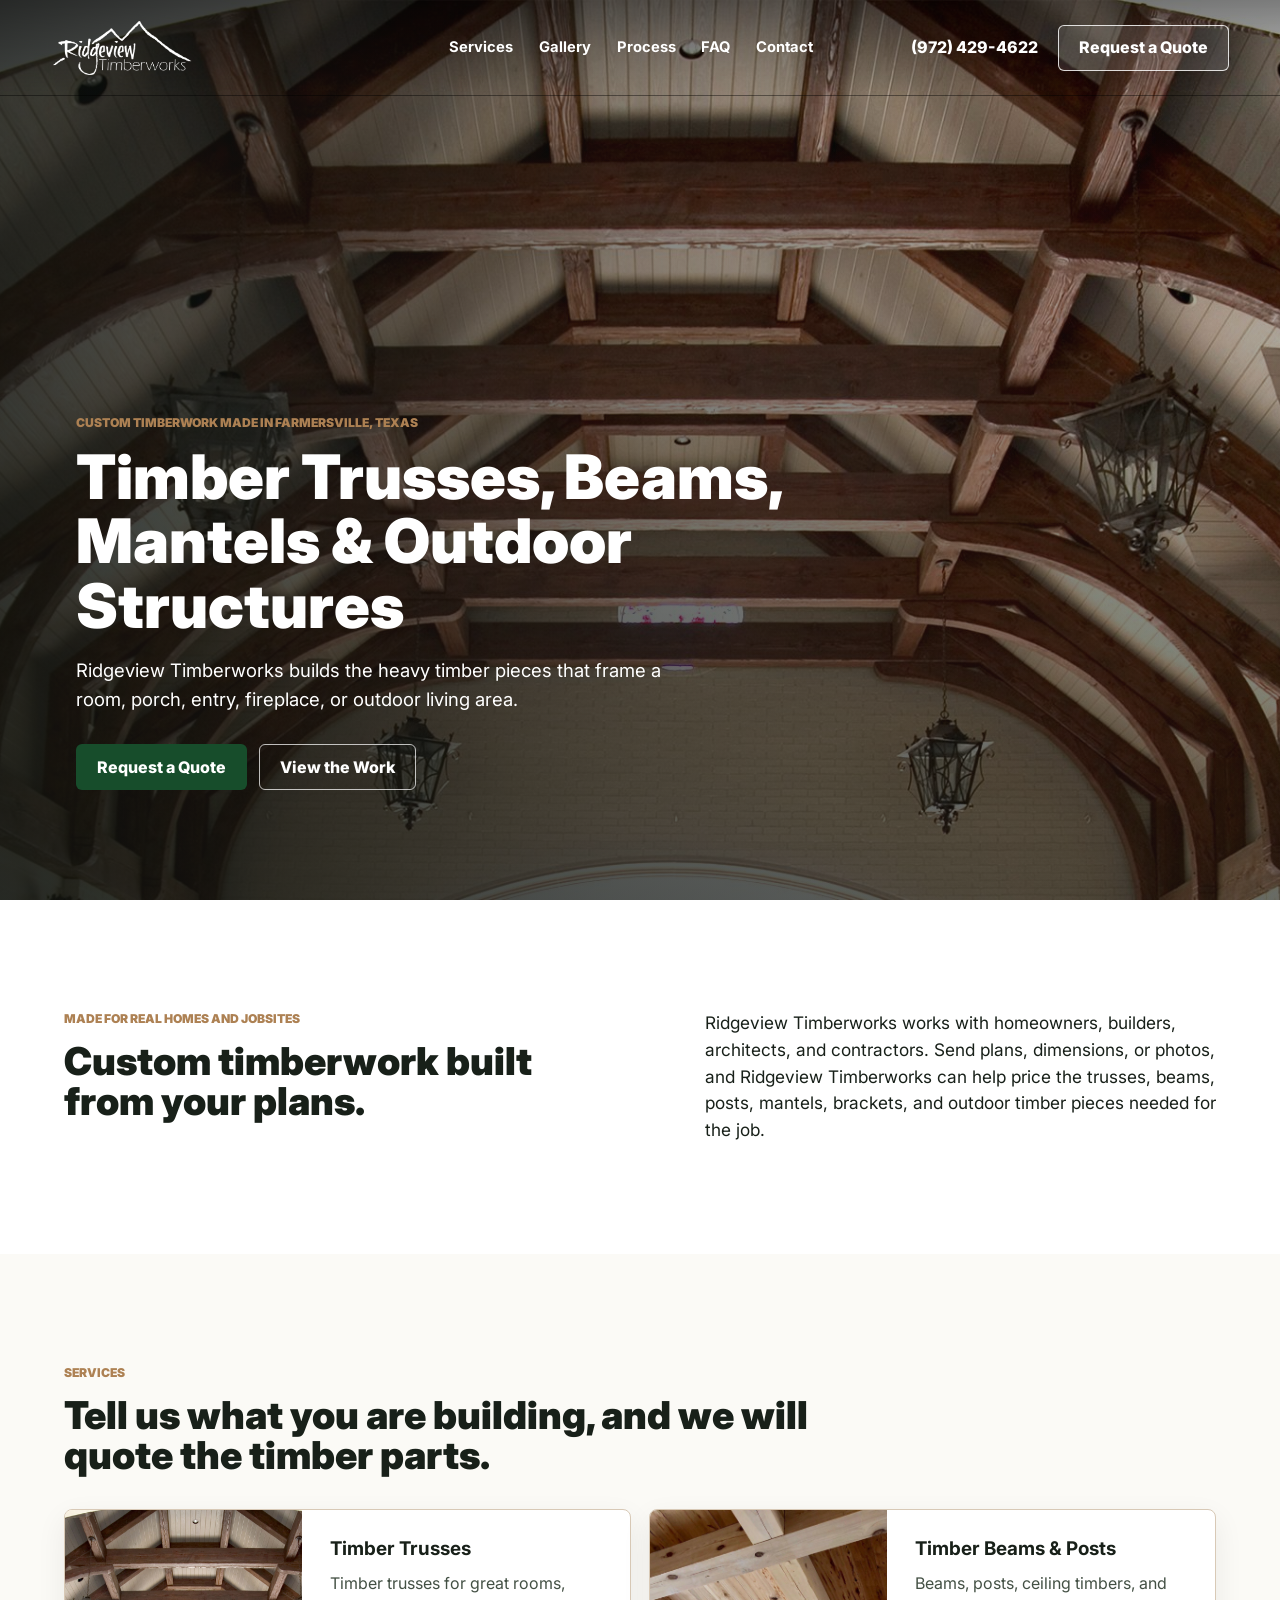
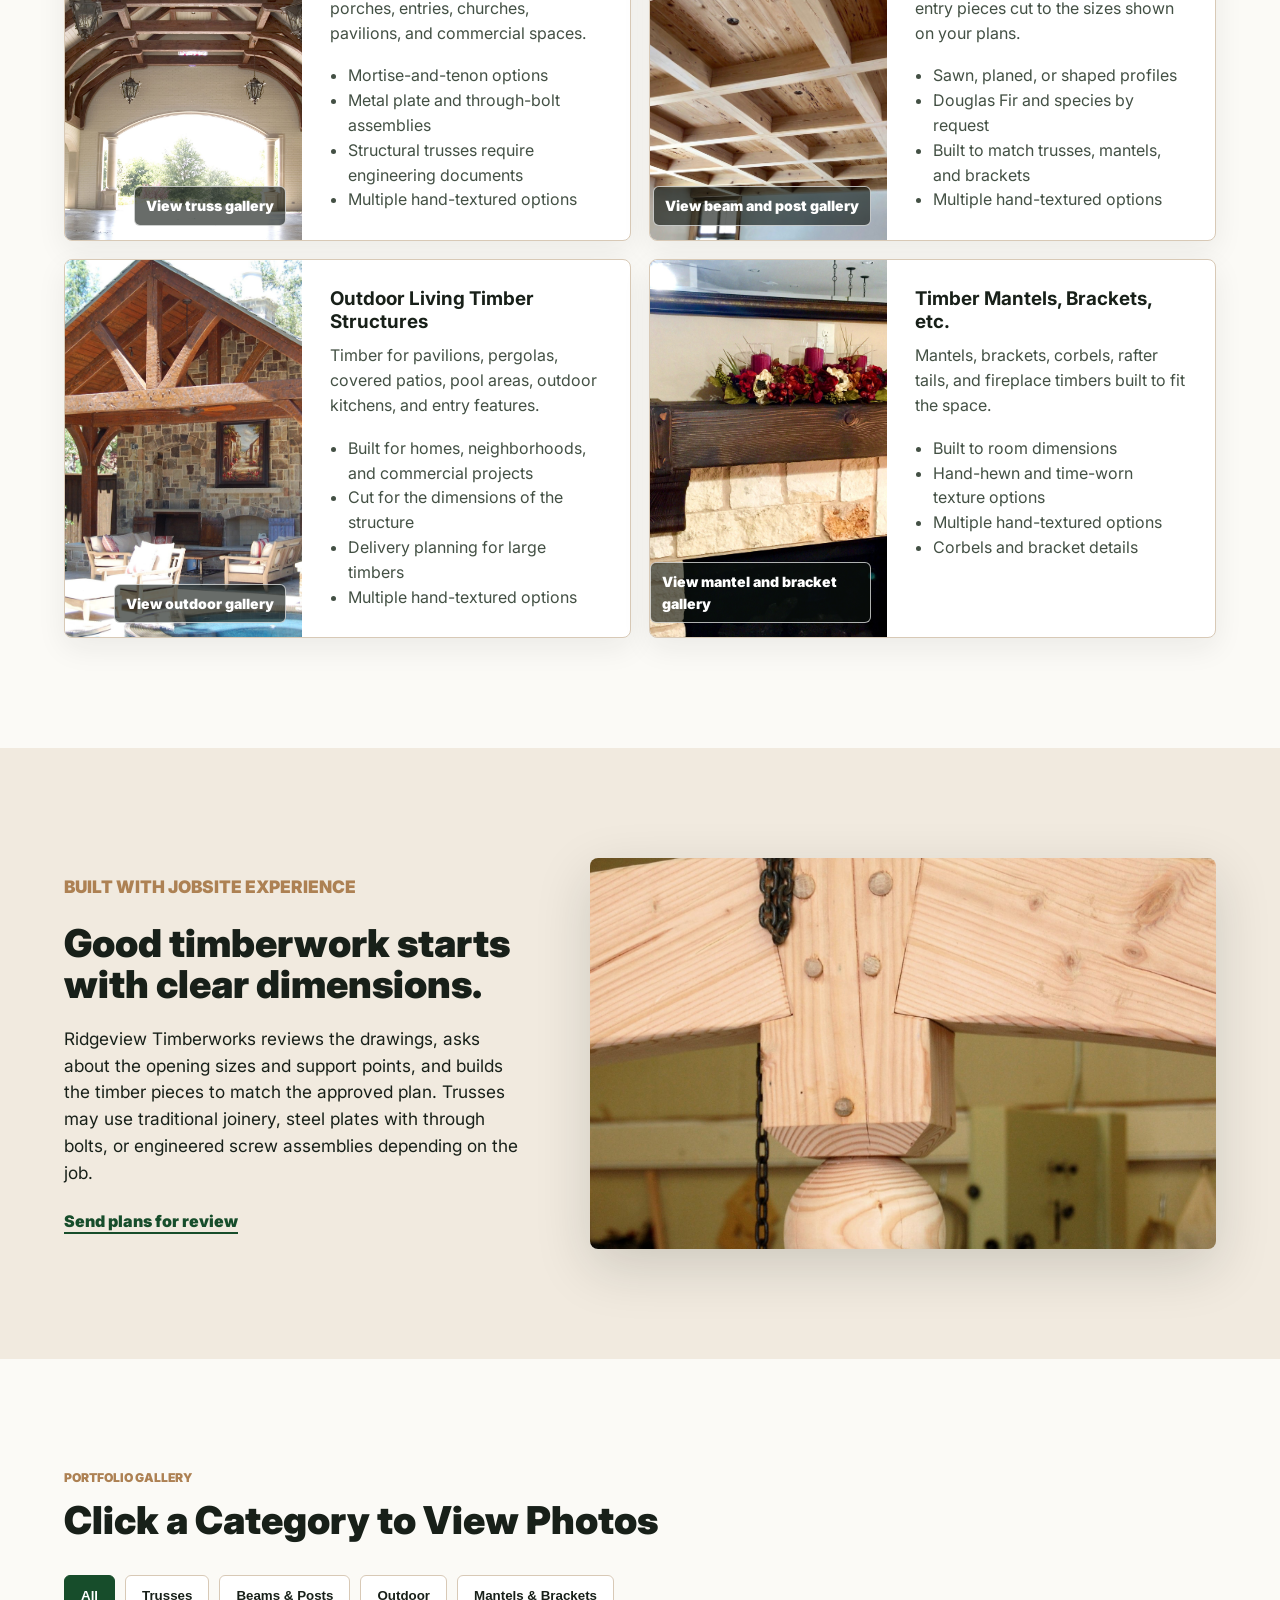
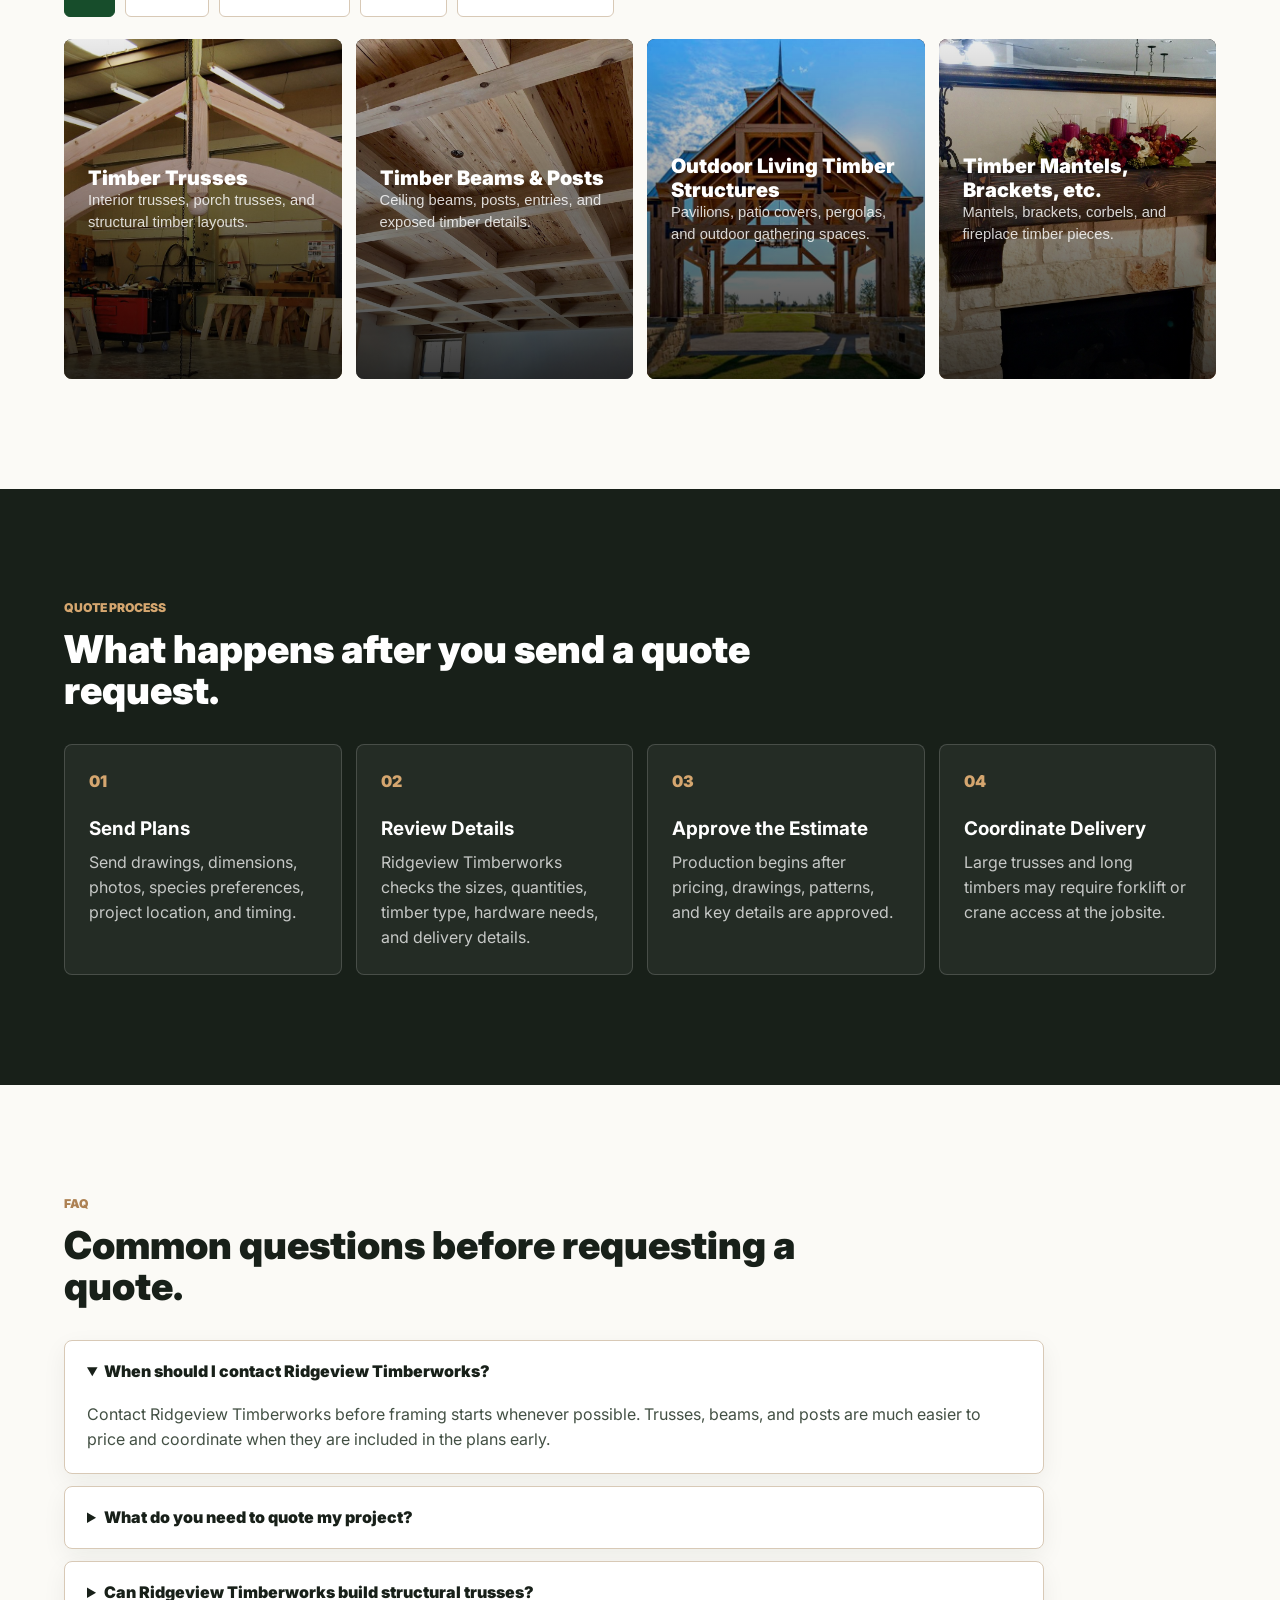
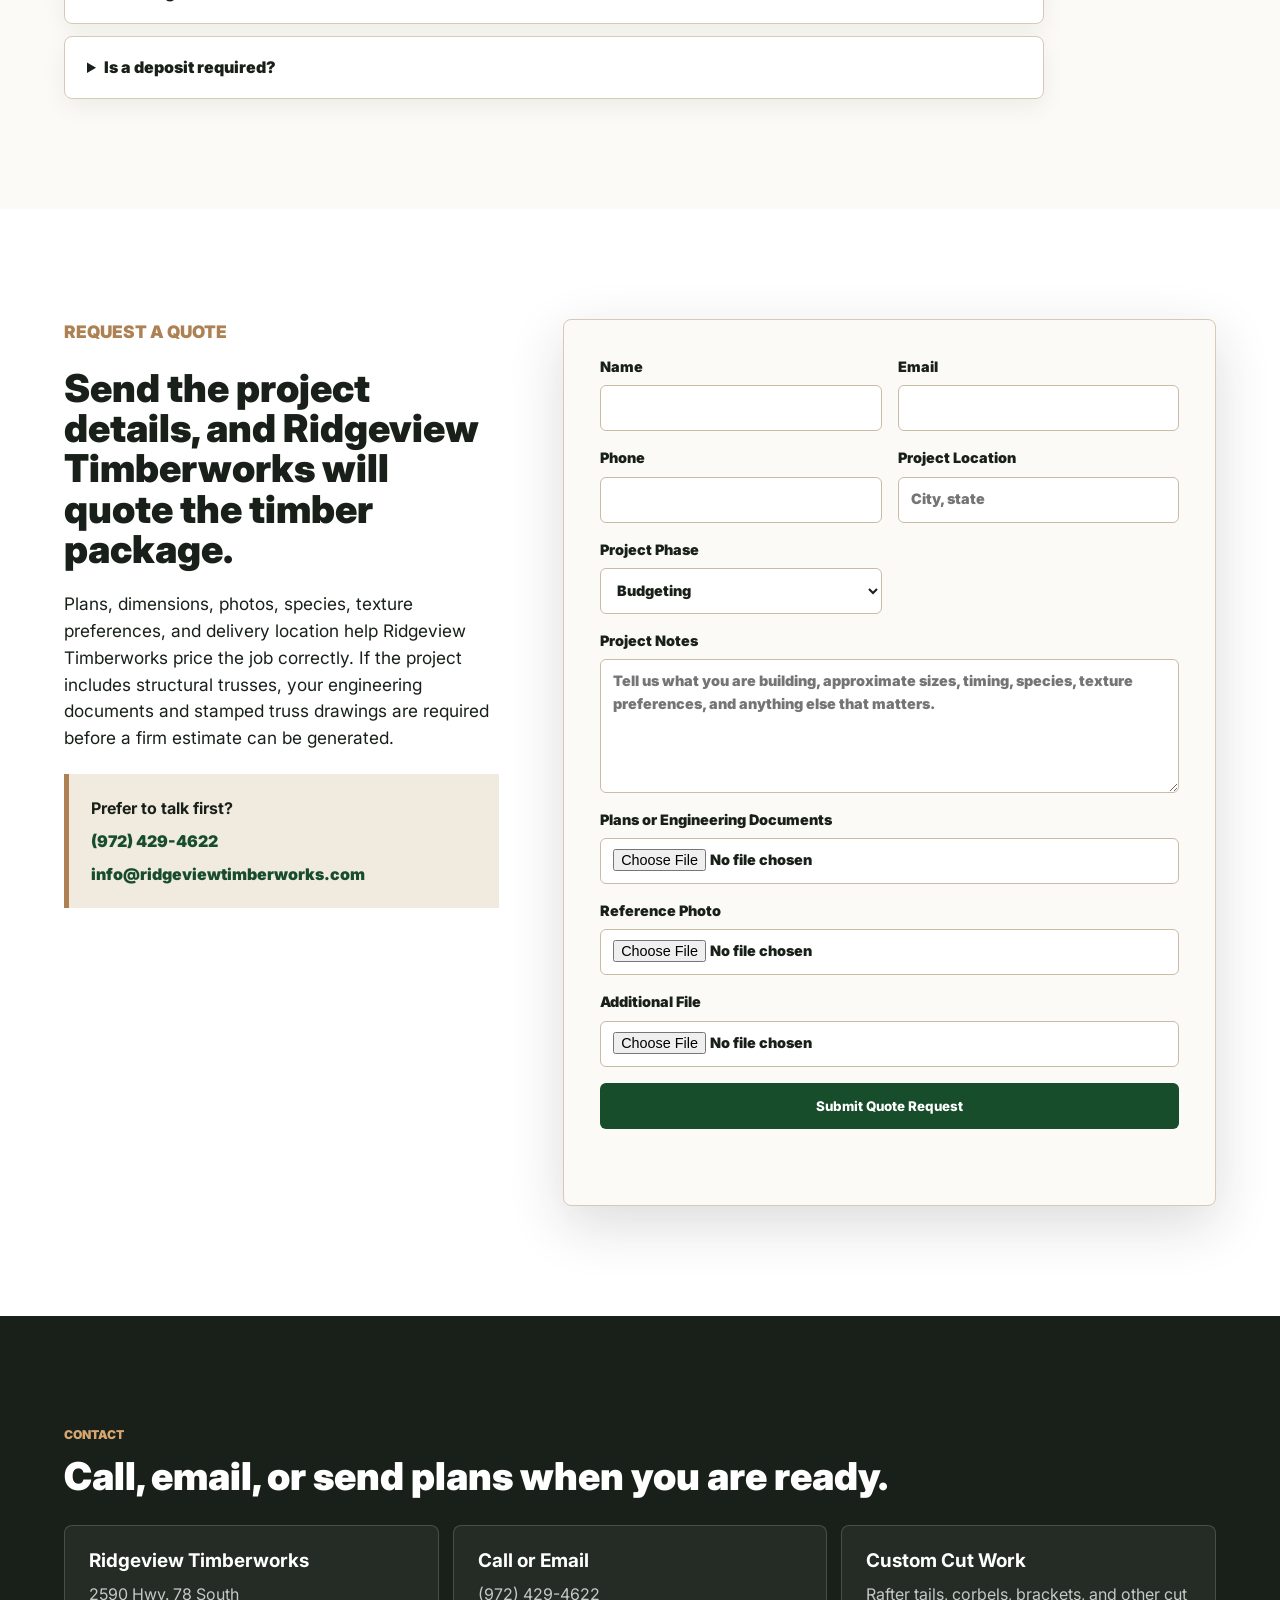
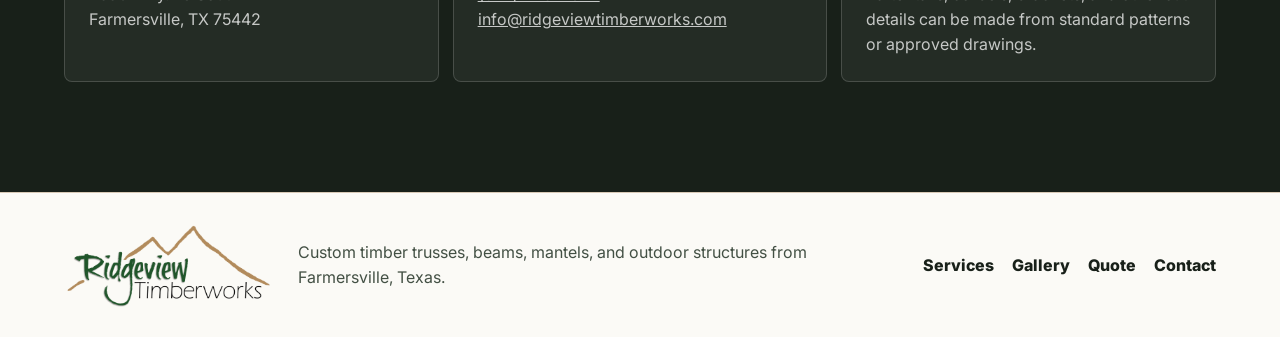
==== commit 8b90b4b2: "Prototype gallery-modal gallery layout" ====
--- a/index.html
+++ b/index.html
@@ -169,7 +169,7 @@
       <section id="gallery" class="gallery-section">
         <div class="section-heading">
           <p class="eyebrow">Portfolio Gallery</p>
-          <h2>Gallery by Project Type</h2>
+          <h2>Click a Category to View Photos</h2>
         </div>
         <div class="filter-row" role="tablist" aria-label="Gallery filters">
           <button class="filter active" type="button" data-filter="all">All</button>
@@ -179,27 +179,31 @@
           <button class="filter" type="button" data-filter="mantels">Mantels &amp; Brackets</button>
         </div>
         <div class="gallery-teaser-grid">
-          <a class="gallery-teaser-card" href="gallery.html#trusses">
+          <button class="gallery-teaser-card gallery-modal-trigger" type="button" data-modal-gallery="trusses">
             <img src="assets/gallery/Trusses/truss-001.jpg" alt="Timber Trusses project by Ridgeview Timberworks" loading="lazy" />
             <span>Timber Trusses</span>
             <small>Interior trusses, porch trusses, and structural timber layouts.</small>
-          </a>          <a class="gallery-teaser-card" href="gallery.html#beams">
+          </button>          <button class="gallery-teaser-card gallery-modal-trigger" type="button" data-modal-gallery="beams">
             <img src="assets/gallery/Beams%20%26%20Posts/beam-post-001.jpg" alt="Timber Beams & Posts project by Ridgeview Timberworks" loading="lazy" />
             <span>Timber Beams & Posts</span>
             <small>Ceiling beams, posts, entries, and exposed timber details.</small>
-          </a>          <a class="gallery-teaser-card" href="gallery.html#outdoor">
+          </button>          <button class="gallery-teaser-card gallery-modal-trigger" type="button" data-modal-gallery="outdoor">
             <img src="assets/gallery/Outdoor%20Structures/outdoor-001.jpg" alt="Outdoor Living Timber Structures project by Ridgeview Timberworks" loading="lazy" />
             <span>Outdoor Living Timber Structures</span>
             <small>Pavilions, patio covers, pergolas, and outdoor gathering spaces.</small>
-          </a>          <a class="gallery-teaser-card" href="gallery.html#mantels">
+          </button>          <button class="gallery-teaser-card gallery-modal-trigger" type="button" data-modal-gallery="mantels">
             <img src="assets/gallery/Mantels%20%26%20Brackets/mantels-001.jpg" alt="Timber Mantels, Brackets, etc. project by Ridgeview Timberworks" loading="lazy" />
             <span>Timber Mantels, Brackets, etc.</span>
             <small>Mantels, brackets, corbels, and fireplace timber pieces.</small>
-          </a>        </div>
-        <div class="gallery-action-row">
-          <a class="button primary" href="gallery.html">Open Full Gallery</a>
-        </div>
-      </section>
+          </button>        </div>
+      </section>
+      <div class="gallery-modal" id="gallery-modal" aria-hidden="true">
+        <div class="gallery-modal-panel" role="dialog" aria-modal="true" aria-labelledby="gallery-modal-title">
+          <button class="gallery-modal-close" type="button" aria-label="Close gallery">Close</button>
+          <h2 id="gallery-modal-title">Project Gallery</h2>
+          <div class="gallery-modal-grid"></div>
+        </div>
+      </div>
 
       <section id="process" class="process-section">
         <div class="section-heading">
--- a/styles.css
+++ b/styles.css
@@ -773,7 +773,7 @@
   }
 }
 
-/* Gallery prototype: lighter homepage with full gallery page */
+/* Gallery prototype: category modal loads photos after a category click */
 .gallery-teaser-grid {
   display: grid;
   grid-template-columns: repeat(4, minmax(0, 1fr));
@@ -785,9 +785,11 @@
   display: grid;
   min-height: 340px;
   overflow: hidden;
+  border: 0;
   border-radius: 8px;
   color: var(--white);
-  text-decoration: none;
+  text-align: left;
+  cursor: pointer;
   background: #111;
 }
 
@@ -811,7 +813,6 @@
 .gallery-teaser-card small {
   position: relative;
   z-index: 1;
-  align-self: end;
   padding: 0 18px;
 }
 
@@ -829,39 +830,56 @@
   line-height: 1.45;
 }
 
-.gallery-teaser-card:hover img {
-  transform: scale(1.04);
-}
-
-.gallery-action-row {
+.gallery-modal {
+  position: fixed;
+  inset: 0;
+  z-index: 100;
+  display: none;
+  padding: 18px;
+  background: rgba(0, 0, 0, 0.76);
+}
+
+.gallery-modal.open {
+  display: block;
+}
+
+.gallery-modal-panel {
+  height: 100%;
+  overflow: auto;
+  padding: clamp(20px, 4vw, 46px);
+  border-radius: 8px;
+  background: var(--warm);
+}
+
+.gallery-modal-close {
+  float: right;
+  min-height: 42px;
+  padding: 0 16px;
+  border: 1px solid var(--line);
+  border-radius: 6px;
+  background: var(--white);
+  font-weight: 900;
+  cursor: pointer;
+}
+
+.gallery-modal-grid {
+  clear: both;
+  display: grid;
+  grid-template-columns: repeat(3, minmax(0, 1fr));
+  gap: 14px;
   margin-top: 22px;
 }
 
-.gallery-page {
-  padding-top: 84px;
-}
-
-.gallery-page-hero {
-  padding: clamp(70px, 10vw, 120px) clamp(18px, 5vw, 70px) clamp(34px, 6vw, 70px);
-  background: var(--warm);
-}
-
-.gallery-page-hero p {
-  max-width: 680px;
-}
-
-.gallery-page-section {
-  padding-top: clamp(46px, 7vw, 80px);
-}
-
 @media (max-width: 960px) {
-  .gallery-teaser-grid {
+  .gallery-teaser-grid,
+  .gallery-modal-grid {
     grid-template-columns: repeat(2, minmax(0, 1fr));
   }
 }
 
 @media (max-width: 640px) {
-  .gallery-teaser-grid {
+  .gallery-teaser-grid,
+  .gallery-modal-grid {
     grid-template-columns: 1fr;
   }
 }
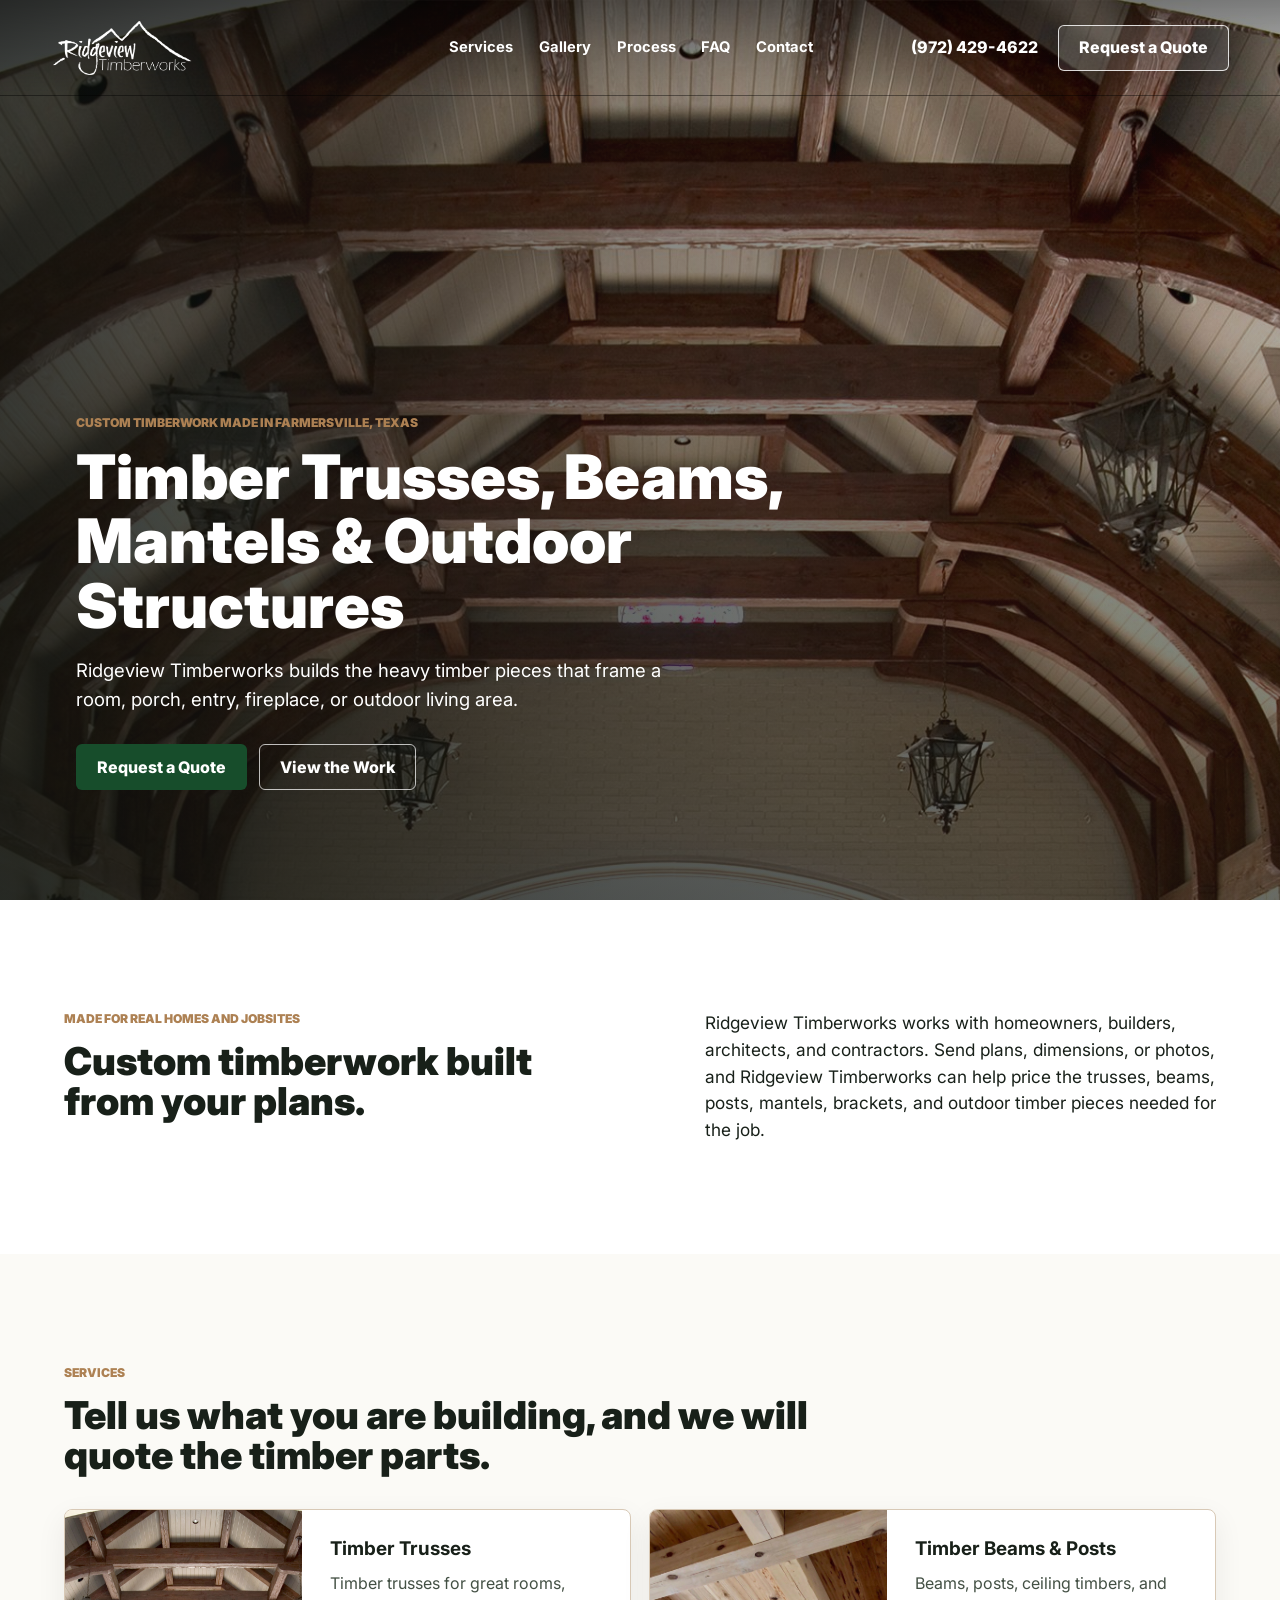
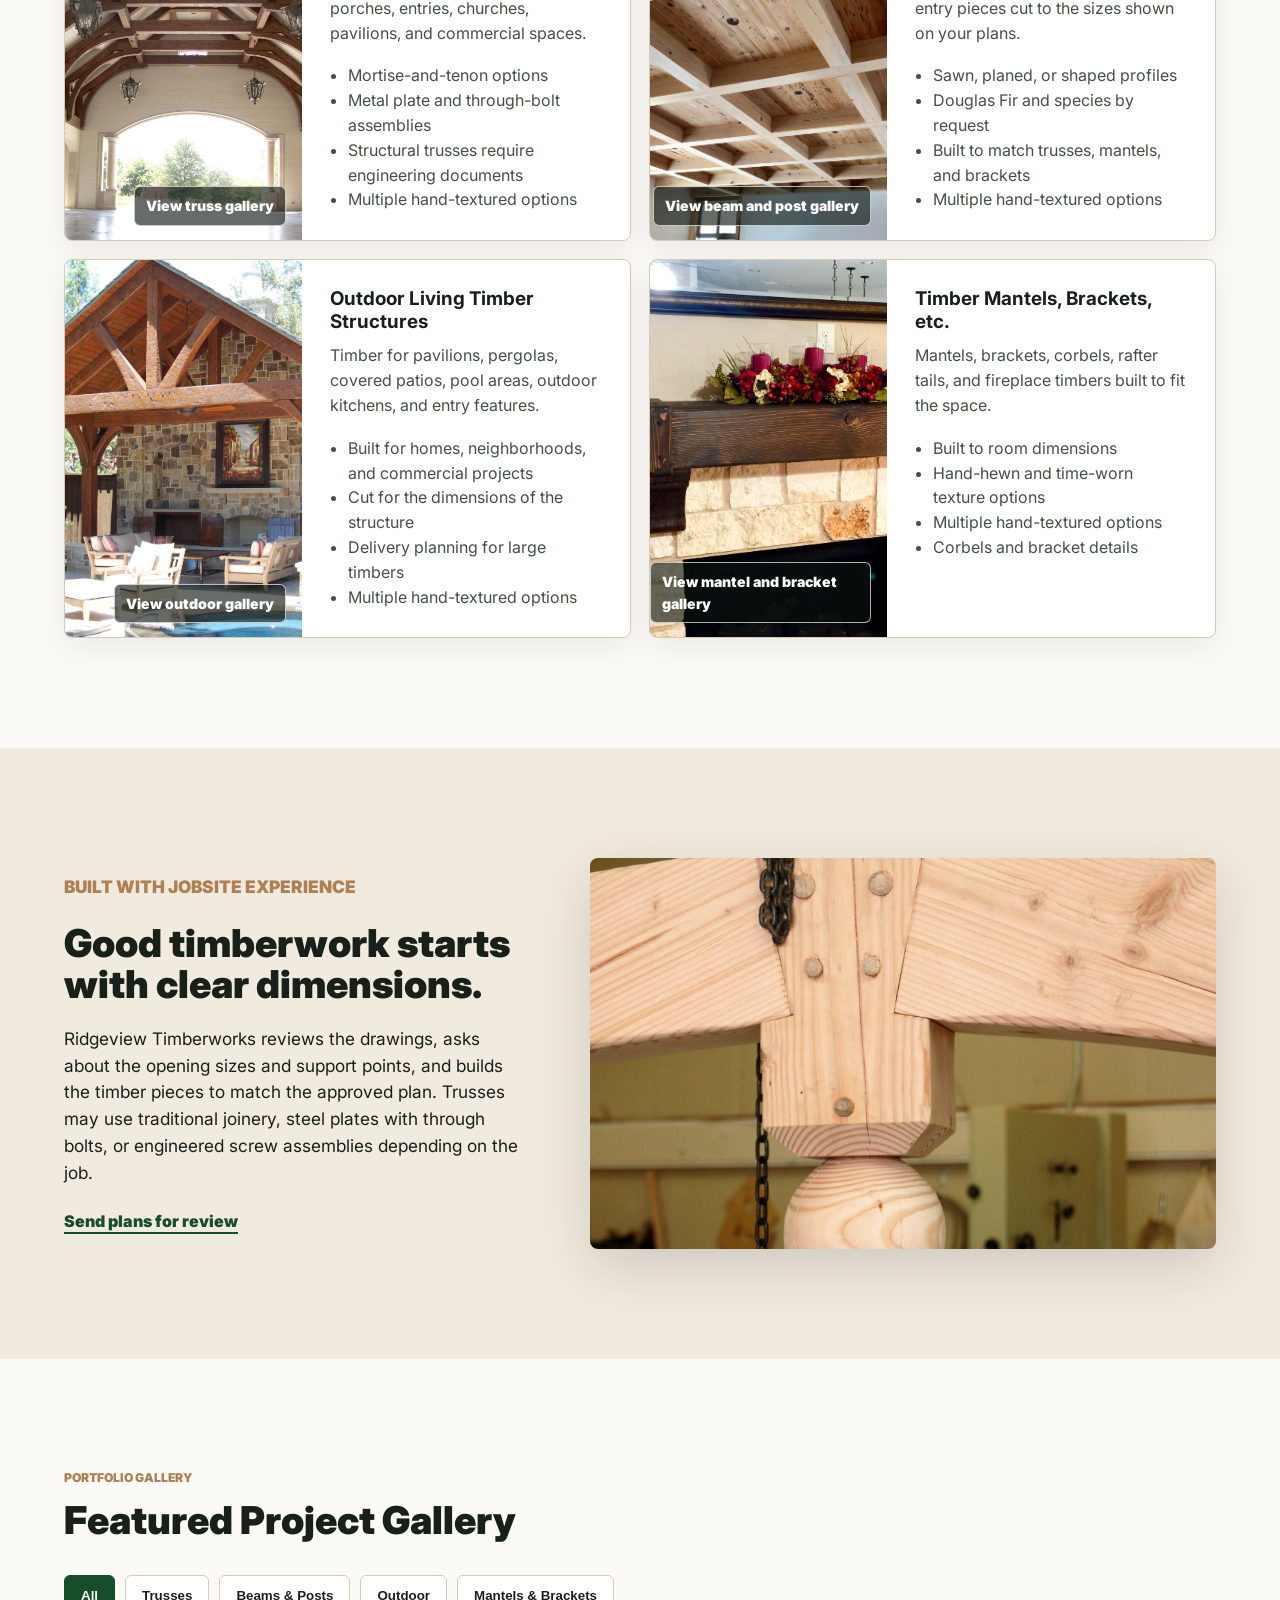
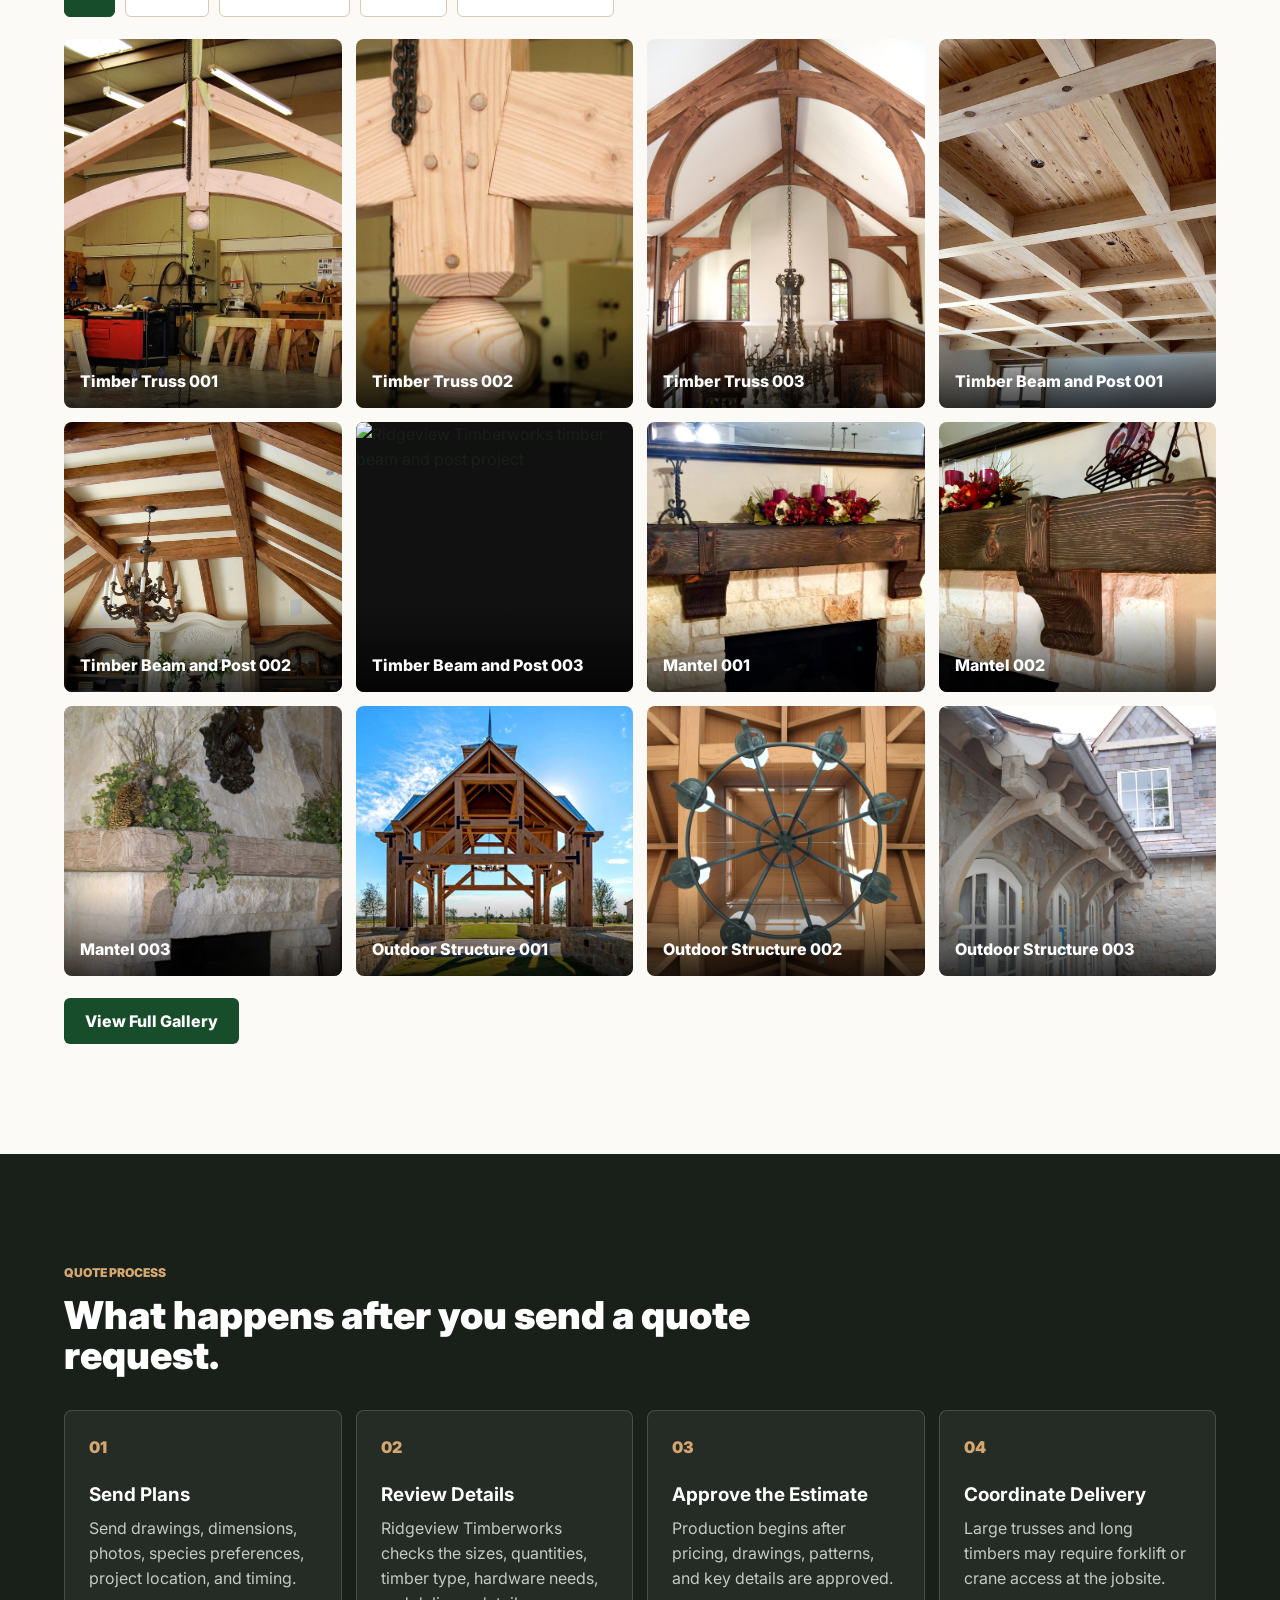
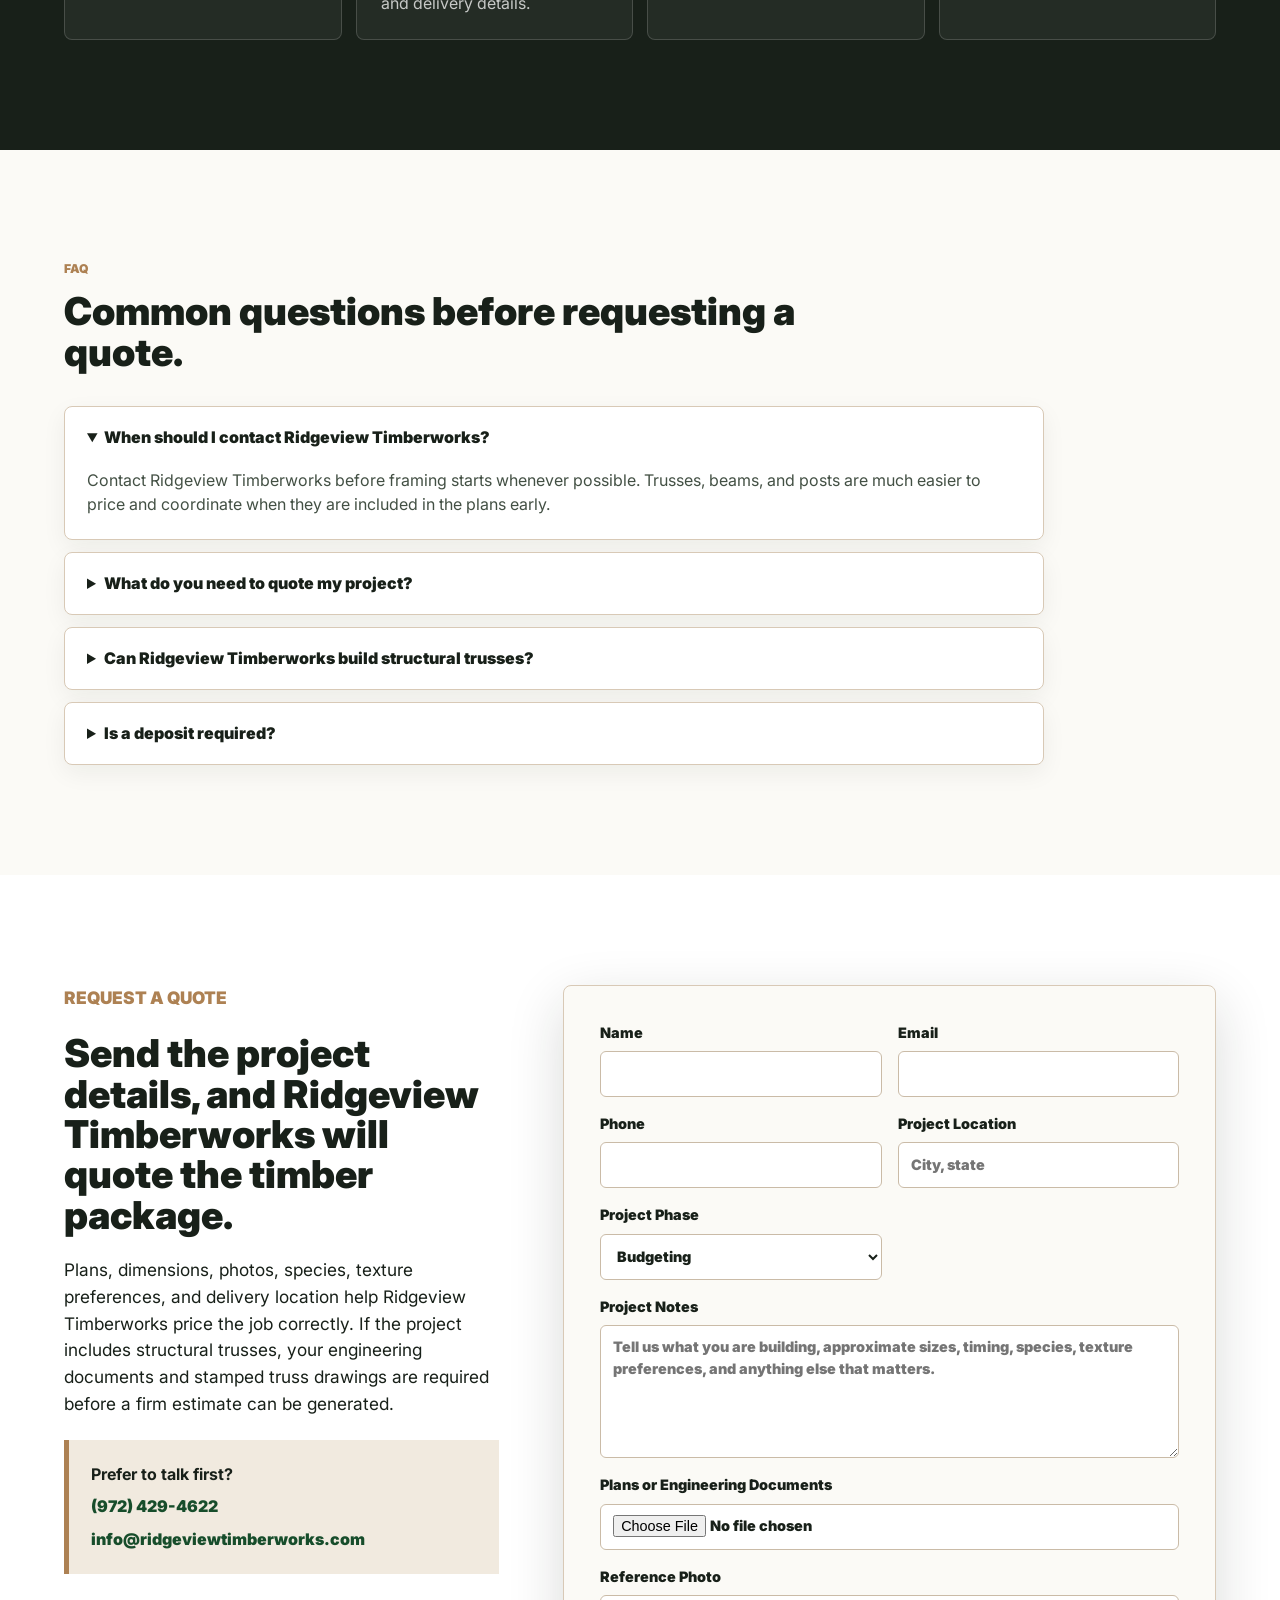
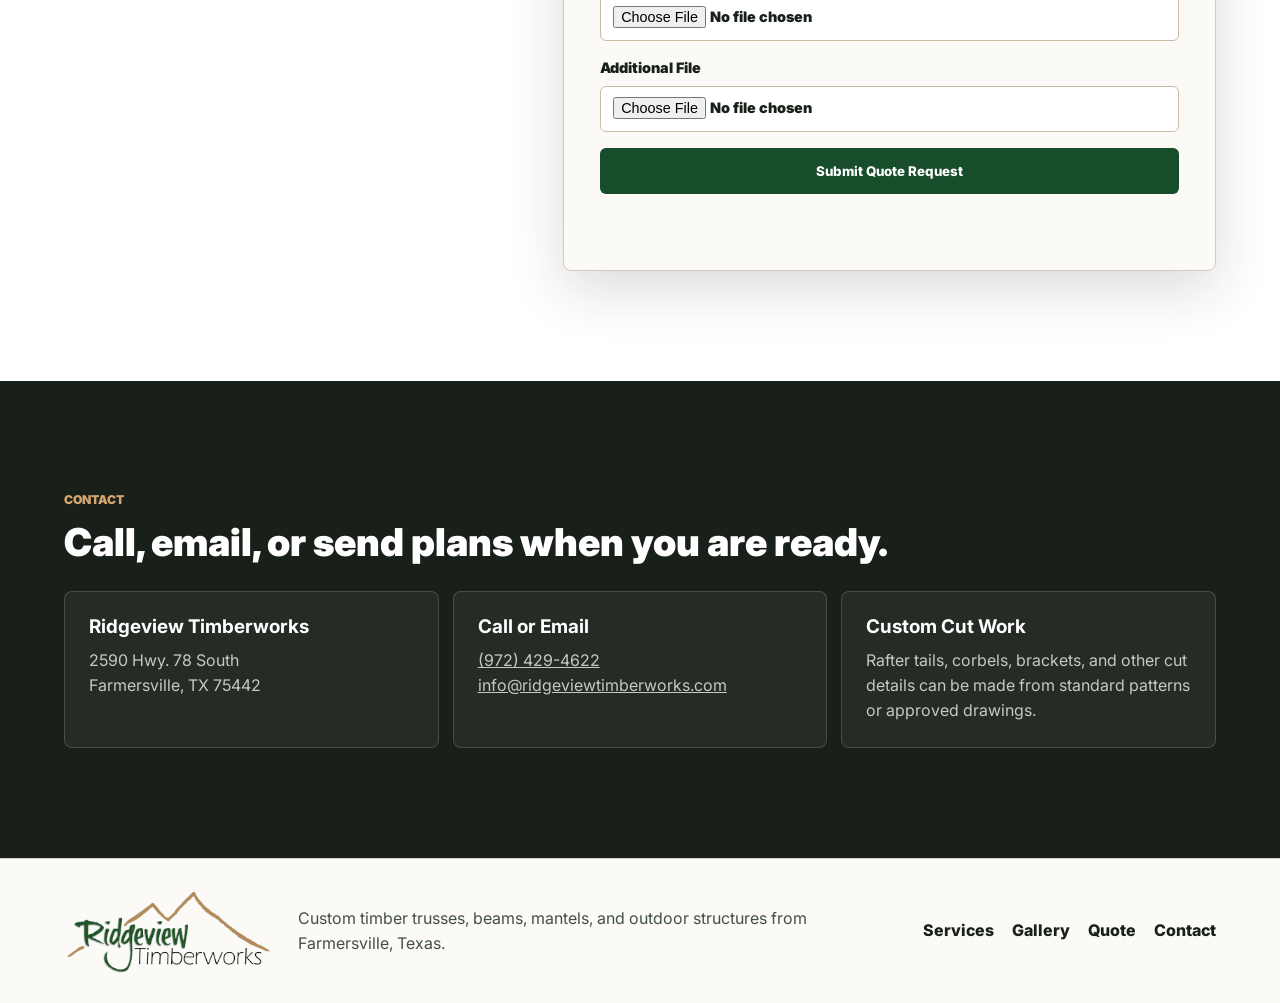
==== commit de478f87: "Prototype gallery-featured gallery layout" ====
--- a/index.html
+++ b/index.html
@@ -169,7 +169,7 @@
       <section id="gallery" class="gallery-section">
         <div class="section-heading">
           <p class="eyebrow">Portfolio Gallery</p>
-          <h2>Click a Category to View Photos</h2>
+          <h2>Featured Project Gallery</h2>
         </div>
         <div class="filter-row" role="tablist" aria-label="Gallery filters">
           <button class="filter active" type="button" data-filter="all">All</button>
@@ -178,32 +178,48 @@
           <button class="filter" type="button" data-filter="outdoor">Outdoor</button>
           <button class="filter" type="button" data-filter="mantels">Mantels &amp; Brackets</button>
         </div>
-        <div class="gallery-teaser-grid">
-          <button class="gallery-teaser-card gallery-modal-trigger" type="button" data-modal-gallery="trusses">
-            <img src="assets/gallery/Trusses/truss-001.jpg" alt="Timber Trusses project by Ridgeview Timberworks" loading="lazy" />
-            <span>Timber Trusses</span>
-            <small>Interior trusses, porch trusses, and structural timber layouts.</small>
-          </button>          <button class="gallery-teaser-card gallery-modal-trigger" type="button" data-modal-gallery="beams">
-            <img src="assets/gallery/Beams%20%26%20Posts/beam-post-001.jpg" alt="Timber Beams & Posts project by Ridgeview Timberworks" loading="lazy" />
-            <span>Timber Beams & Posts</span>
-            <small>Ceiling beams, posts, entries, and exposed timber details.</small>
-          </button>          <button class="gallery-teaser-card gallery-modal-trigger" type="button" data-modal-gallery="outdoor">
-            <img src="assets/gallery/Outdoor%20Structures/outdoor-001.jpg" alt="Outdoor Living Timber Structures project by Ridgeview Timberworks" loading="lazy" />
-            <span>Outdoor Living Timber Structures</span>
-            <small>Pavilions, patio covers, pergolas, and outdoor gathering spaces.</small>
-          </button>          <button class="gallery-teaser-card gallery-modal-trigger" type="button" data-modal-gallery="mantels">
-            <img src="assets/gallery/Mantels%20%26%20Brackets/mantels-001.jpg" alt="Timber Mantels, Brackets, etc. project by Ridgeview Timberworks" loading="lazy" />
-            <span>Timber Mantels, Brackets, etc.</span>
-            <small>Mantels, brackets, corbels, and fireplace timber pieces.</small>
-          </button>        </div>
-      </section>
-      <div class="gallery-modal" id="gallery-modal" aria-hidden="true">
-        <div class="gallery-modal-panel" role="dialog" aria-modal="true" aria-labelledby="gallery-modal-title">
-          <button class="gallery-modal-close" type="button" aria-label="Close gallery">Close</button>
-          <h2 id="gallery-modal-title">Project Gallery</h2>
-          <div class="gallery-modal-grid"></div>
-        </div>
-      </div>
+        <div class="gallery-grid gallery-featured-grid">
+          <figure class="gallery-item" data-category="trusses">
+            <img src="assets/gallery/Trusses/truss-001.jpg" alt="Ridgeview Timberworks timber truss project" loading="lazy" />
+            <figcaption>Timber Truss 001</figcaption>
+          </figure>          <figure class="gallery-item" data-category="trusses">
+            <img src="assets/gallery/Trusses/truss-002.jpg" alt="Ridgeview Timberworks timber truss project" loading="lazy" />
+            <figcaption>Timber Truss 002</figcaption>
+          </figure>          <figure class="gallery-item" data-category="trusses">
+            <img src="assets/gallery/Trusses/truss-003.jpg" alt="Ridgeview Timberworks timber truss project" loading="lazy" />
+            <figcaption>Timber Truss 003</figcaption>
+          </figure>          <figure class="gallery-item" data-category="beams">
+            <img src="assets/gallery/Beams%20%26%20Posts/beam-post-001.jpg" alt="Ridgeview Timberworks timber beam and post project" loading="lazy" />
+            <figcaption>Timber Beam and Post 001</figcaption>
+          </figure>          <figure class="gallery-item" data-category="beams">
+            <img src="assets/gallery/Beams%20%26%20Posts/beam-post-002.jpg" alt="Ridgeview Timberworks timber beam and post project" loading="lazy" />
+            <figcaption>Timber Beam and Post 002</figcaption>
+          </figure>          <figure class="gallery-item" data-category="beams">
+            <img src="assets/gallery/Beams%20%26%20Posts/beam-post-003.jpg" alt="Ridgeview Timberworks timber beam and post project" loading="lazy" />
+            <figcaption>Timber Beam and Post 003</figcaption>
+          </figure>          <figure class="gallery-item" data-category="mantels">
+            <img src="assets/gallery/Mantels%20%26%20Brackets/mantels-001.jpg" alt="Ridgeview Timberworks mantel and bracket project" loading="lazy" />
+            <figcaption>Mantel 001</figcaption>
+          </figure>          <figure class="gallery-item" data-category="mantels">
+            <img src="assets/gallery/Mantels%20%26%20Brackets/mantels-002.jpg" alt="Ridgeview Timberworks mantel and bracket project" loading="lazy" />
+            <figcaption>Mantel 002</figcaption>
+          </figure>          <figure class="gallery-item" data-category="mantels">
+            <img src="assets/gallery/Mantels%20%26%20Brackets/mantels-003.jpg" alt="Ridgeview Timberworks mantel and bracket project" loading="lazy" />
+            <figcaption>Mantel 003</figcaption>
+          </figure>          <figure class="gallery-item" data-category="outdoor">
+            <img src="assets/gallery/Outdoor%20Structures/outdoor-001.jpg" alt="Ridgeview Timberworks outdoor timber structure" loading="lazy" />
+            <figcaption>Outdoor Structure 001</figcaption>
+          </figure>          <figure class="gallery-item" data-category="outdoor">
+            <img src="assets/gallery/Outdoor%20Structures/outdoor-002.jpg" alt="Ridgeview Timberworks outdoor timber structure" loading="lazy" />
+            <figcaption>Outdoor Structure 002</figcaption>
+          </figure>          <figure class="gallery-item" data-category="outdoor">
+            <img src="assets/gallery/Outdoor%20Structures/outdoor-003.jpg" alt="Ridgeview Timberworks outdoor timber structure" loading="lazy" />
+            <figcaption>Outdoor Structure 003</figcaption>
+          </figure>        </div>
+        <div class="gallery-action-row">
+          <a class="button primary" href="gallery.html">View Full Gallery</a>
+        </div>
+      </section>
 
       <section id="process" class="process-section">
         <div class="section-heading">
--- a/styles.css
+++ b/styles.css
@@ -773,7 +773,7 @@
   }
 }
 
-/* Gallery prototype: category modal loads photos after a category click */
+/* Gallery prototype: lighter homepage with full gallery page */
 .gallery-teaser-grid {
   display: grid;
   grid-template-columns: repeat(4, minmax(0, 1fr));
@@ -785,11 +785,9 @@
   display: grid;
   min-height: 340px;
   overflow: hidden;
-  border: 0;
   border-radius: 8px;
   color: var(--white);
-  text-align: left;
-  cursor: pointer;
+  text-decoration: none;
   background: #111;
 }
 
@@ -813,6 +811,7 @@
 .gallery-teaser-card small {
   position: relative;
   z-index: 1;
+  align-self: end;
   padding: 0 18px;
 }
 
@@ -830,56 +829,39 @@
   line-height: 1.45;
 }
 
-.gallery-modal {
-  position: fixed;
-  inset: 0;
-  z-index: 100;
-  display: none;
-  padding: 18px;
-  background: rgba(0, 0, 0, 0.76);
-}
-
-.gallery-modal.open {
-  display: block;
-}
-
-.gallery-modal-panel {
-  height: 100%;
-  overflow: auto;
-  padding: clamp(20px, 4vw, 46px);
-  border-radius: 8px;
+.gallery-teaser-card:hover img {
+  transform: scale(1.04);
+}
+
+.gallery-action-row {
+  margin-top: 22px;
+}
+
+.gallery-page {
+  padding-top: 84px;
+}
+
+.gallery-page-hero {
+  padding: clamp(70px, 10vw, 120px) clamp(18px, 5vw, 70px) clamp(34px, 6vw, 70px);
   background: var(--warm);
 }
 
-.gallery-modal-close {
-  float: right;
-  min-height: 42px;
-  padding: 0 16px;
-  border: 1px solid var(--line);
-  border-radius: 6px;
-  background: var(--white);
-  font-weight: 900;
-  cursor: pointer;
-}
-
-.gallery-modal-grid {
-  clear: both;
-  display: grid;
-  grid-template-columns: repeat(3, minmax(0, 1fr));
-  gap: 14px;
-  margin-top: 22px;
+.gallery-page-hero p {
+  max-width: 680px;
+}
+
+.gallery-page-section {
+  padding-top: clamp(46px, 7vw, 80px);
 }
 
 @media (max-width: 960px) {
-  .gallery-teaser-grid,
-  .gallery-modal-grid {
+  .gallery-teaser-grid {
     grid-template-columns: repeat(2, minmax(0, 1fr));
   }
 }
 
 @media (max-width: 640px) {
-  .gallery-teaser-grid,
-  .gallery-modal-grid {
+  .gallery-teaser-grid {
     grid-template-columns: 1fr;
   }
 }
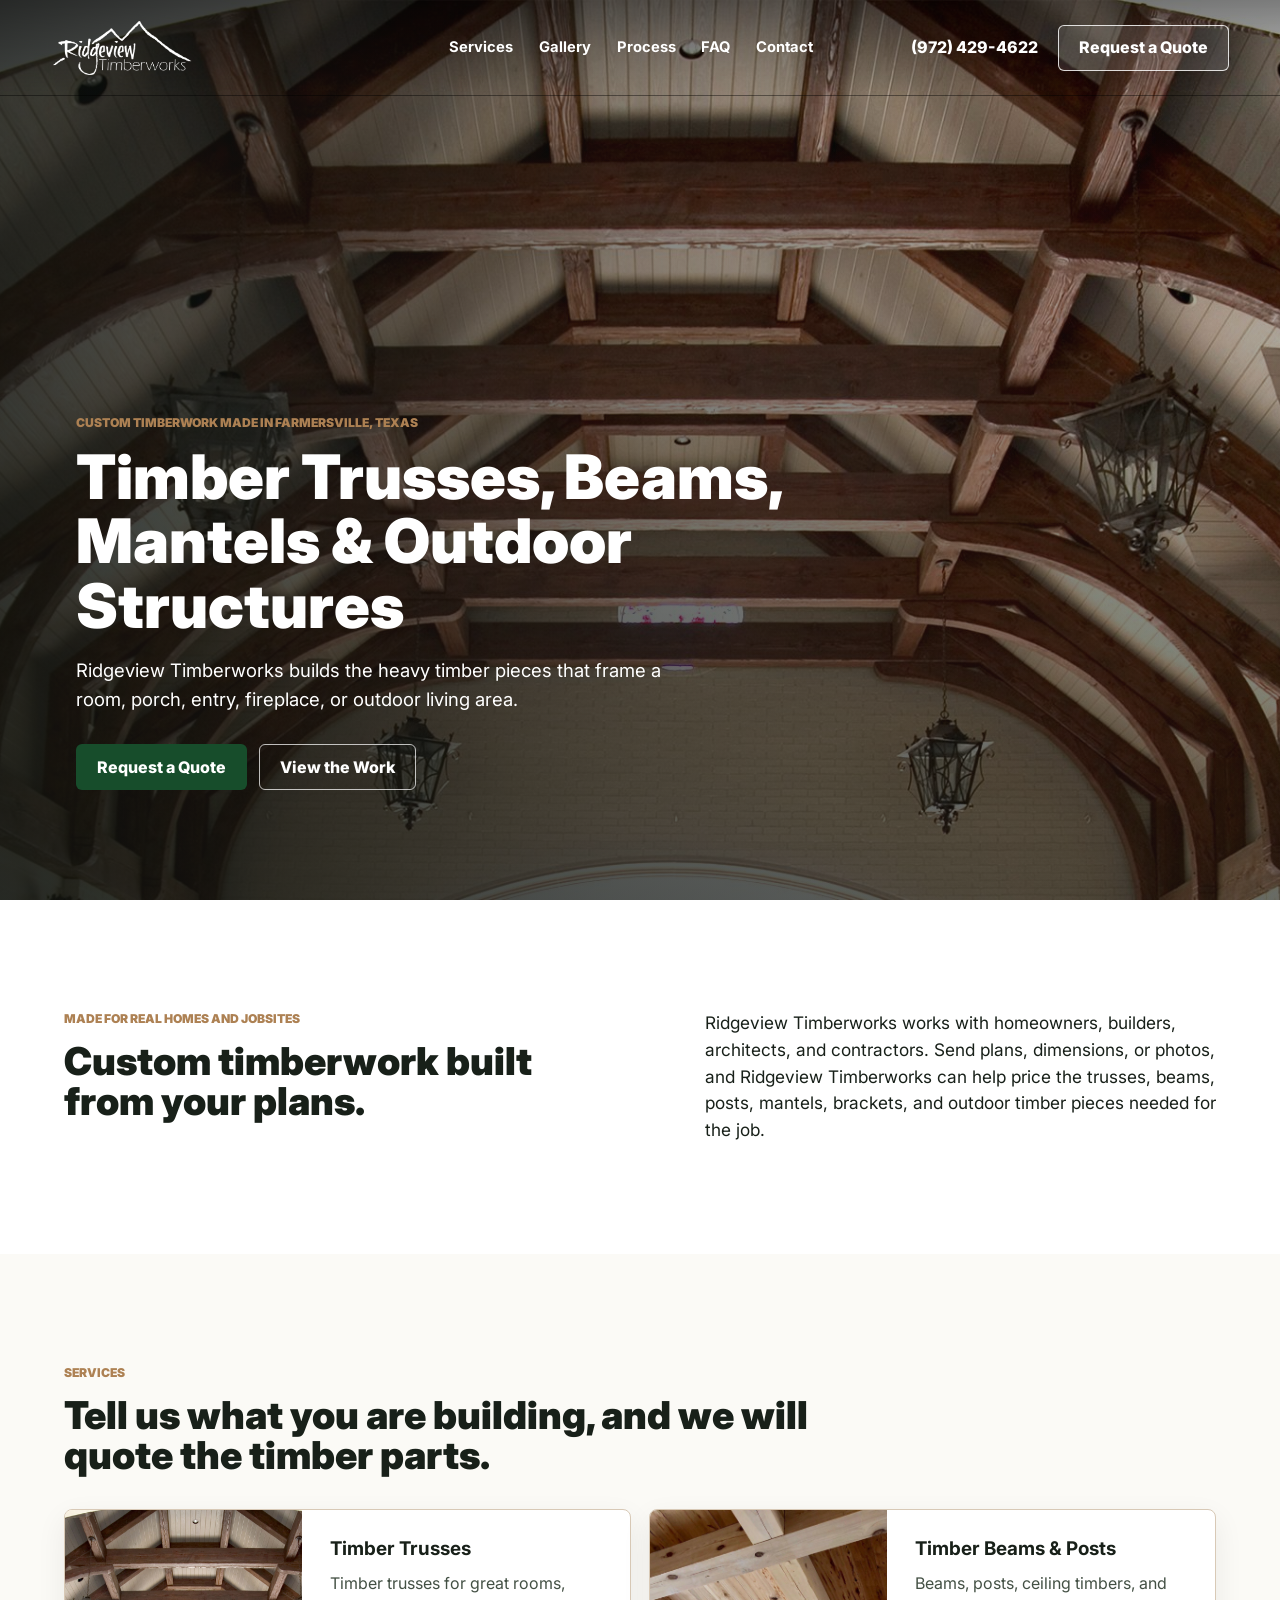
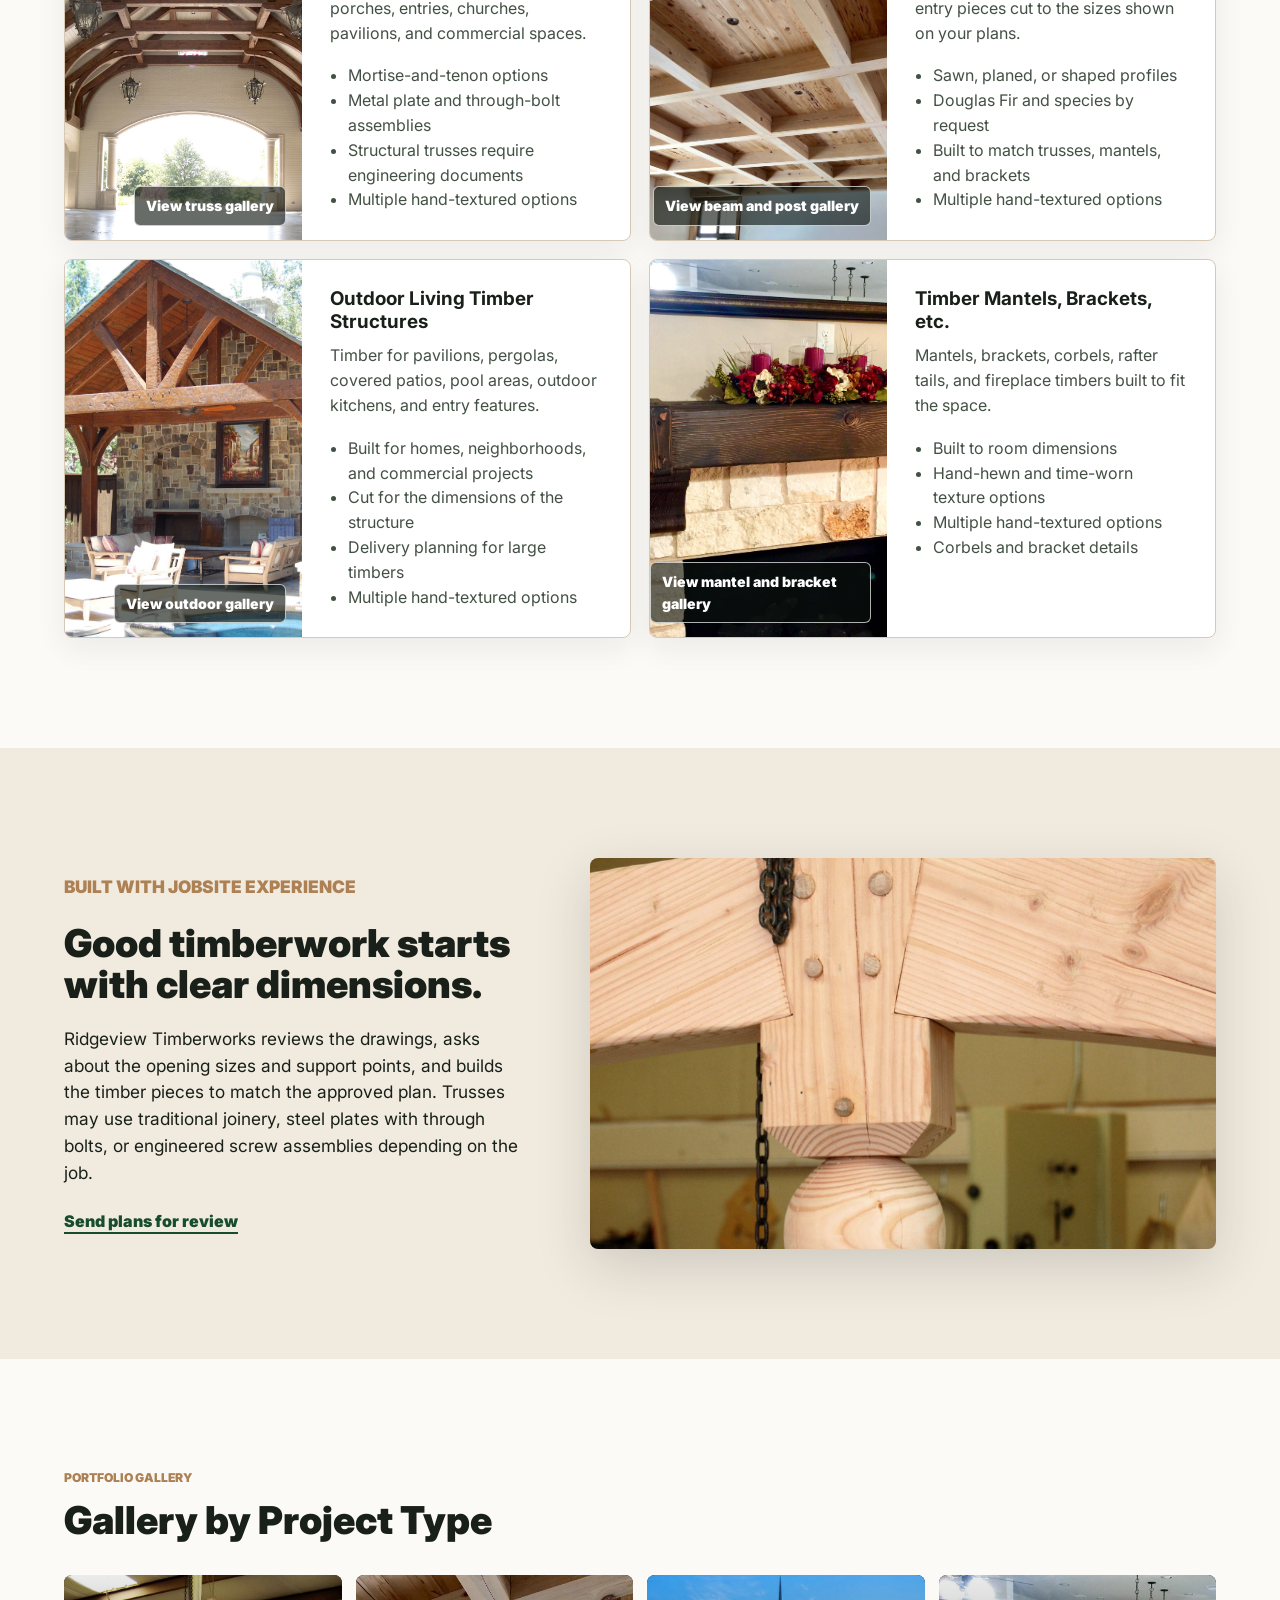
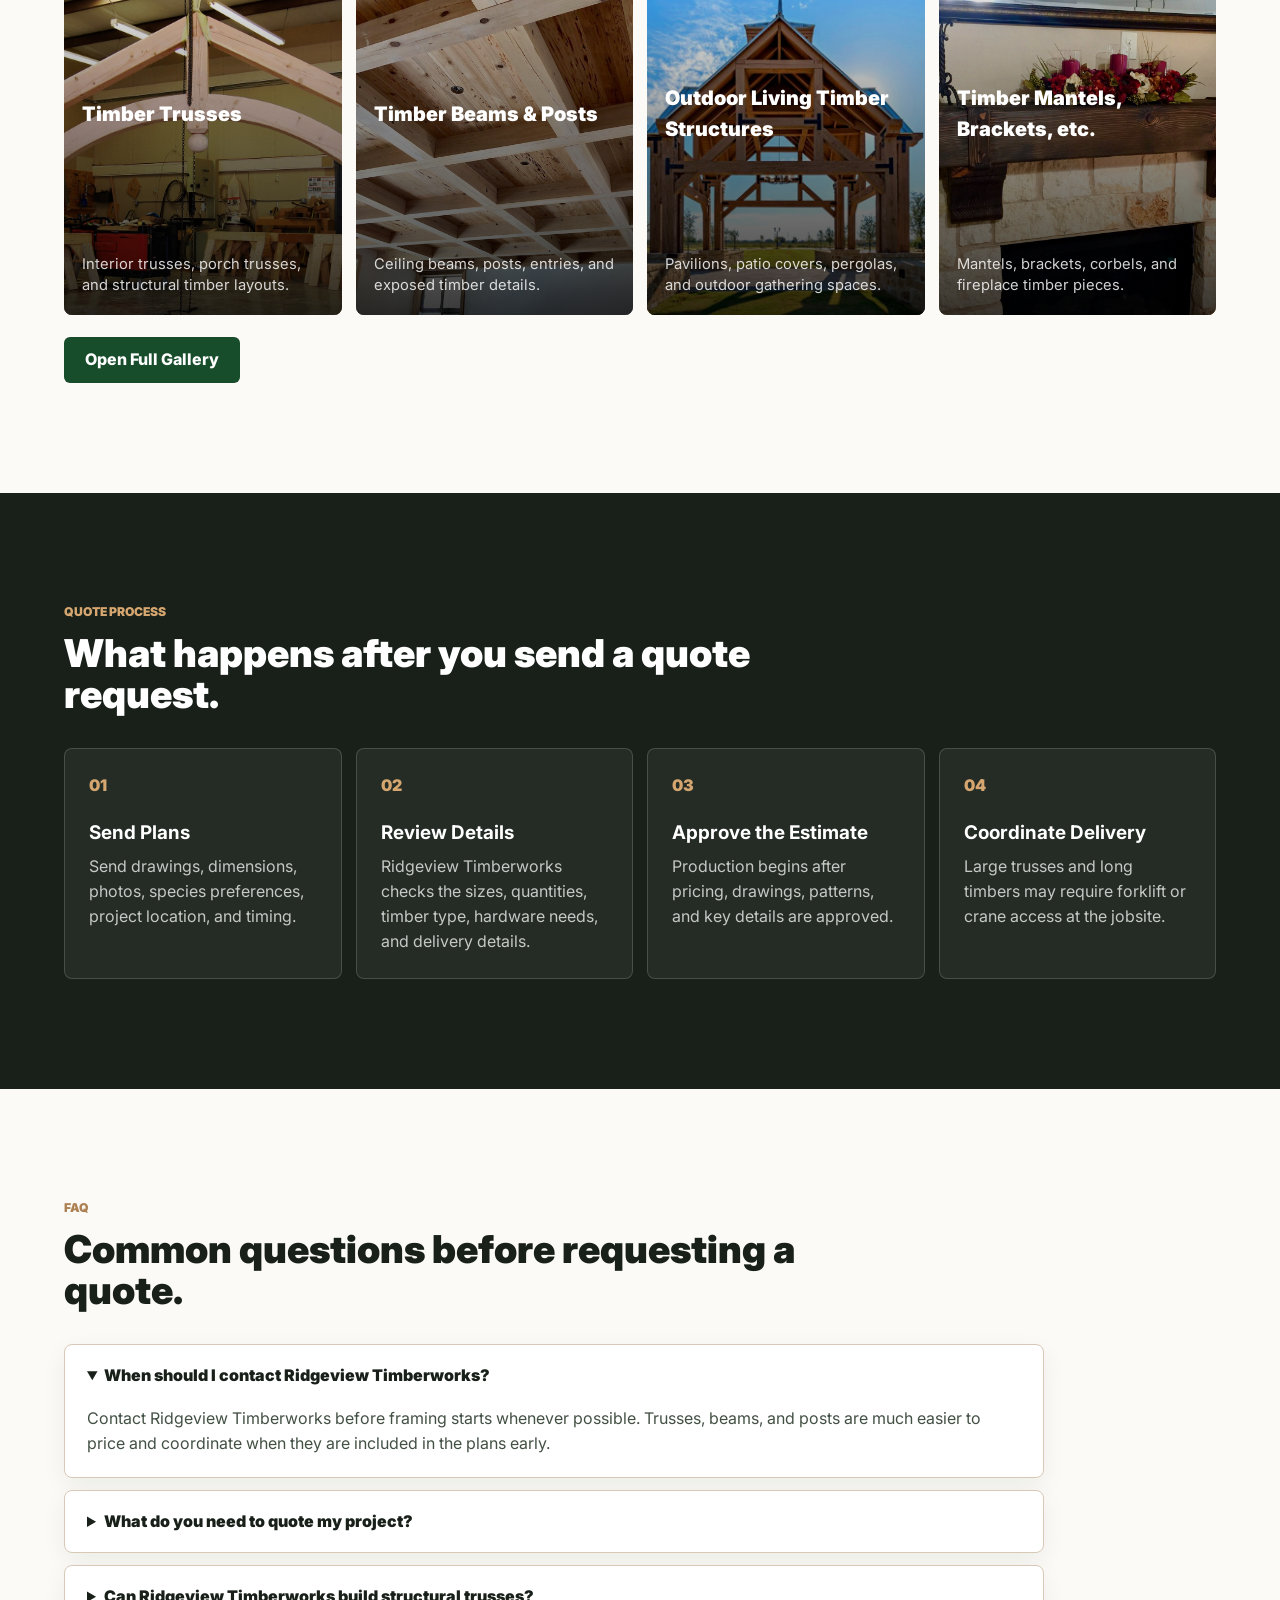
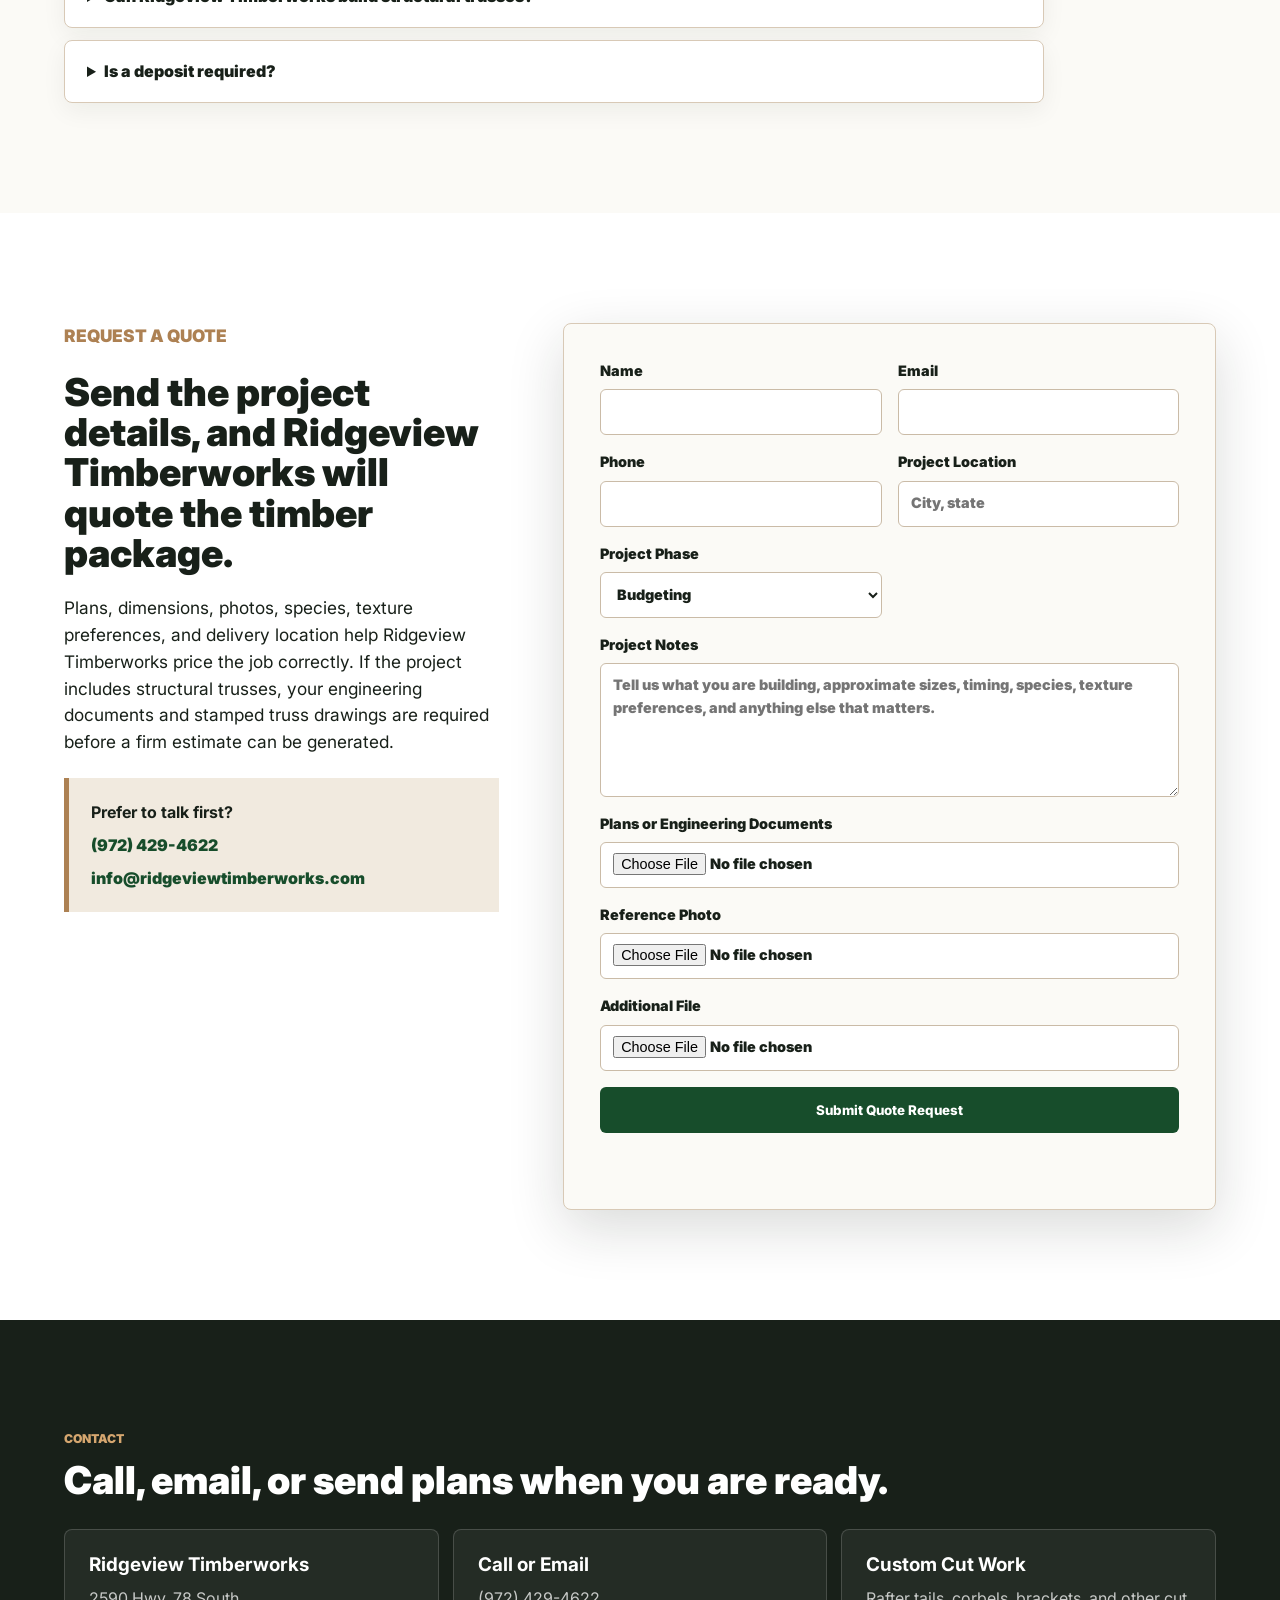
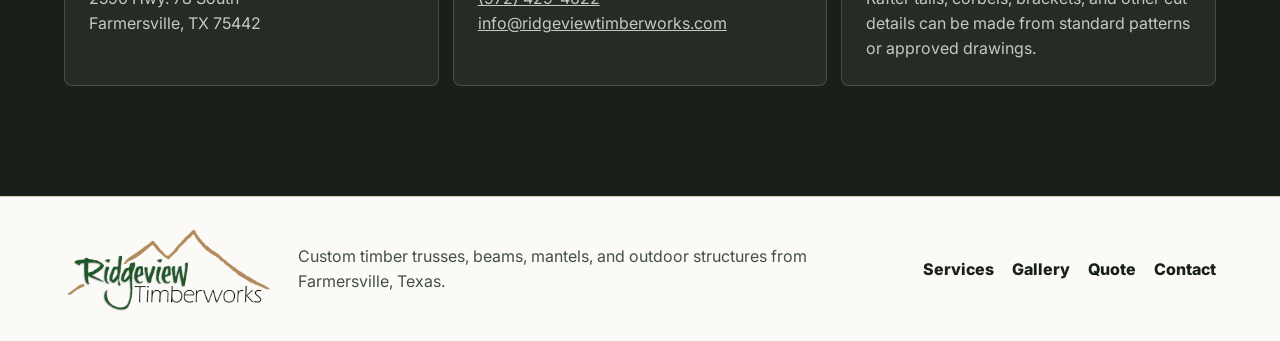
==== commit 7cf33891: "Remove gallery filter buttons from teaser layout" ====
--- a/index.html
+++ b/index.html
@@ -51,7 +51,7 @@
           </p>
           <div class="hero-actions">
             <a class="button primary" href="#quote">Request a Quote</a>
-            <a class="button secondary" href="#gallery">View the Work</a>
+            <a class="button secondary" href="gallery.html">View the Work</a>
           </div>
         </div>
       </section>
@@ -75,7 +75,7 @@
         </div>
         <div class="service-grid">
           <article class="service-card" id="trusses">
-            <a class="service-image-link" href="#gallery" data-gallery-filter="trusses">
+            <a class="service-image-link" href="gallery.html#trusses">
               <img src="assets/truss-interior.jpg" alt="Interior timber trusses" />
               <span>View truss gallery</span>
             </a>
@@ -94,7 +94,7 @@
           </article>
 
           <article class="service-card" id="beams">
-            <a class="service-image-link" href="#gallery" data-gallery-filter="beams">
+            <a class="service-image-link" href="gallery.html#beams">
               <img src="assets/beam-ceiling.jpg" alt="Custom timber beam ceiling" />
               <span>View beam and post gallery</span>
             </a>
@@ -113,7 +113,7 @@
           </article>
 
           <article class="service-card" id="outdoor">
-            <a class="service-image-link" href="#gallery" data-gallery-filter="outdoor">
+            <a class="service-image-link" href="gallery.html#outdoor">
               <img src="assets/outdoor-hanover.jpg" alt="Outdoor timber structure beside a pool" />
               <span>View outdoor gallery</span>
             </a>
@@ -132,7 +132,7 @@
           </article>
 
           <article class="service-card" id="mantels">
-            <a class="service-image-link" href="#gallery" data-gallery-filter="mantels">
+            <a class="service-image-link" href="gallery.html#mantels">
               <img src="assets/mantel-timeworn.jpg" alt="Custom time-worn fireplace mantel" />
               <span>View mantel and bracket gallery</span>
             </a>
@@ -169,55 +169,32 @@
       <section id="gallery" class="gallery-section">
         <div class="section-heading">
           <p class="eyebrow">Portfolio Gallery</p>
-          <h2>Featured Project Gallery</h2>
-        </div>
-        <div class="filter-row" role="tablist" aria-label="Gallery filters">
-          <button class="filter active" type="button" data-filter="all">All</button>
-          <button class="filter" type="button" data-filter="trusses">Trusses</button>
-          <button class="filter" type="button" data-filter="beams">Beams &amp; Posts</button>
-          <button class="filter" type="button" data-filter="outdoor">Outdoor</button>
-          <button class="filter" type="button" data-filter="mantels">Mantels &amp; Brackets</button>
-        </div>
-        <div class="gallery-grid gallery-featured-grid">
-          <figure class="gallery-item" data-category="trusses">
-            <img src="assets/gallery/Trusses/truss-001.jpg" alt="Ridgeview Timberworks timber truss project" loading="lazy" />
-            <figcaption>Timber Truss 001</figcaption>
-          </figure>          <figure class="gallery-item" data-category="trusses">
-            <img src="assets/gallery/Trusses/truss-002.jpg" alt="Ridgeview Timberworks timber truss project" loading="lazy" />
-            <figcaption>Timber Truss 002</figcaption>
-          </figure>          <figure class="gallery-item" data-category="trusses">
-            <img src="assets/gallery/Trusses/truss-003.jpg" alt="Ridgeview Timberworks timber truss project" loading="lazy" />
-            <figcaption>Timber Truss 003</figcaption>
-          </figure>          <figure class="gallery-item" data-category="beams">
-            <img src="assets/gallery/Beams%20%26%20Posts/beam-post-001.jpg" alt="Ridgeview Timberworks timber beam and post project" loading="lazy" />
-            <figcaption>Timber Beam and Post 001</figcaption>
-          </figure>          <figure class="gallery-item" data-category="beams">
-            <img src="assets/gallery/Beams%20%26%20Posts/beam-post-002.jpg" alt="Ridgeview Timberworks timber beam and post project" loading="lazy" />
-            <figcaption>Timber Beam and Post 002</figcaption>
-          </figure>          <figure class="gallery-item" data-category="beams">
-            <img src="assets/gallery/Beams%20%26%20Posts/beam-post-003.jpg" alt="Ridgeview Timberworks timber beam and post project" loading="lazy" />
-            <figcaption>Timber Beam and Post 003</figcaption>
-          </figure>          <figure class="gallery-item" data-category="mantels">
-            <img src="assets/gallery/Mantels%20%26%20Brackets/mantels-001.jpg" alt="Ridgeview Timberworks mantel and bracket project" loading="lazy" />
-            <figcaption>Mantel 001</figcaption>
-          </figure>          <figure class="gallery-item" data-category="mantels">
-            <img src="assets/gallery/Mantels%20%26%20Brackets/mantels-002.jpg" alt="Ridgeview Timberworks mantel and bracket project" loading="lazy" />
-            <figcaption>Mantel 002</figcaption>
-          </figure>          <figure class="gallery-item" data-category="mantels">
-            <img src="assets/gallery/Mantels%20%26%20Brackets/mantels-003.jpg" alt="Ridgeview Timberworks mantel and bracket project" loading="lazy" />
-            <figcaption>Mantel 003</figcaption>
-          </figure>          <figure class="gallery-item" data-category="outdoor">
-            <img src="assets/gallery/Outdoor%20Structures/outdoor-001.jpg" alt="Ridgeview Timberworks outdoor timber structure" loading="lazy" />
-            <figcaption>Outdoor Structure 001</figcaption>
-          </figure>          <figure class="gallery-item" data-category="outdoor">
-            <img src="assets/gallery/Outdoor%20Structures/outdoor-002.jpg" alt="Ridgeview Timberworks outdoor timber structure" loading="lazy" />
-            <figcaption>Outdoor Structure 002</figcaption>
-          </figure>          <figure class="gallery-item" data-category="outdoor">
-            <img src="assets/gallery/Outdoor%20Structures/outdoor-003.jpg" alt="Ridgeview Timberworks outdoor timber structure" loading="lazy" />
-            <figcaption>Outdoor Structure 003</figcaption>
-          </figure>        </div>
+          <h2>Gallery by Project Type</h2>
+        </div>
+        <div class="gallery-teaser-grid">
+          <a class="gallery-teaser-card" href="gallery.html#trusses">
+            <img src="assets/gallery/Trusses/truss-001.jpg" alt="Timber Trusses project by Ridgeview Timberworks" loading="lazy" />
+            <span>Timber Trusses</span>
+            <small>Interior trusses, porch trusses, and structural timber layouts.</small>
+          </a>
+          <a class="gallery-teaser-card" href="gallery.html#beams">
+            <img src="assets/gallery/Beams%20%26%20Posts/beam-post-001.jpg" alt="Timber Beams & Posts project by Ridgeview Timberworks" loading="lazy" />
+            <span>Timber Beams & Posts</span>
+            <small>Ceiling beams, posts, entries, and exposed timber details.</small>
+          </a>
+          <a class="gallery-teaser-card" href="gallery.html#outdoor">
+            <img src="assets/gallery/Outdoor%20Structures/outdoor-001.jpg" alt="Outdoor Living Timber Structures project by Ridgeview Timberworks" loading="lazy" />
+            <span>Outdoor Living Timber Structures</span>
+            <small>Pavilions, patio covers, pergolas, and outdoor gathering spaces.</small>
+          </a>
+          <a class="gallery-teaser-card" href="gallery.html#mantels">
+            <img src="assets/gallery/Mantels%20%26%20Brackets/mantels-001.jpg" alt="Timber Mantels, Brackets, etc. project by Ridgeview Timberworks" loading="lazy" />
+            <span>Timber Mantels, Brackets, etc.</span>
+            <small>Mantels, brackets, corbels, and fireplace timber pieces.</small>
+          </a>
+        </div>
         <div class="gallery-action-row">
-          <a class="button primary" href="gallery.html">View Full Gallery</a>
+          <a class="button primary" href="gallery.html">Open Full Gallery</a>
         </div>
       </section>
 
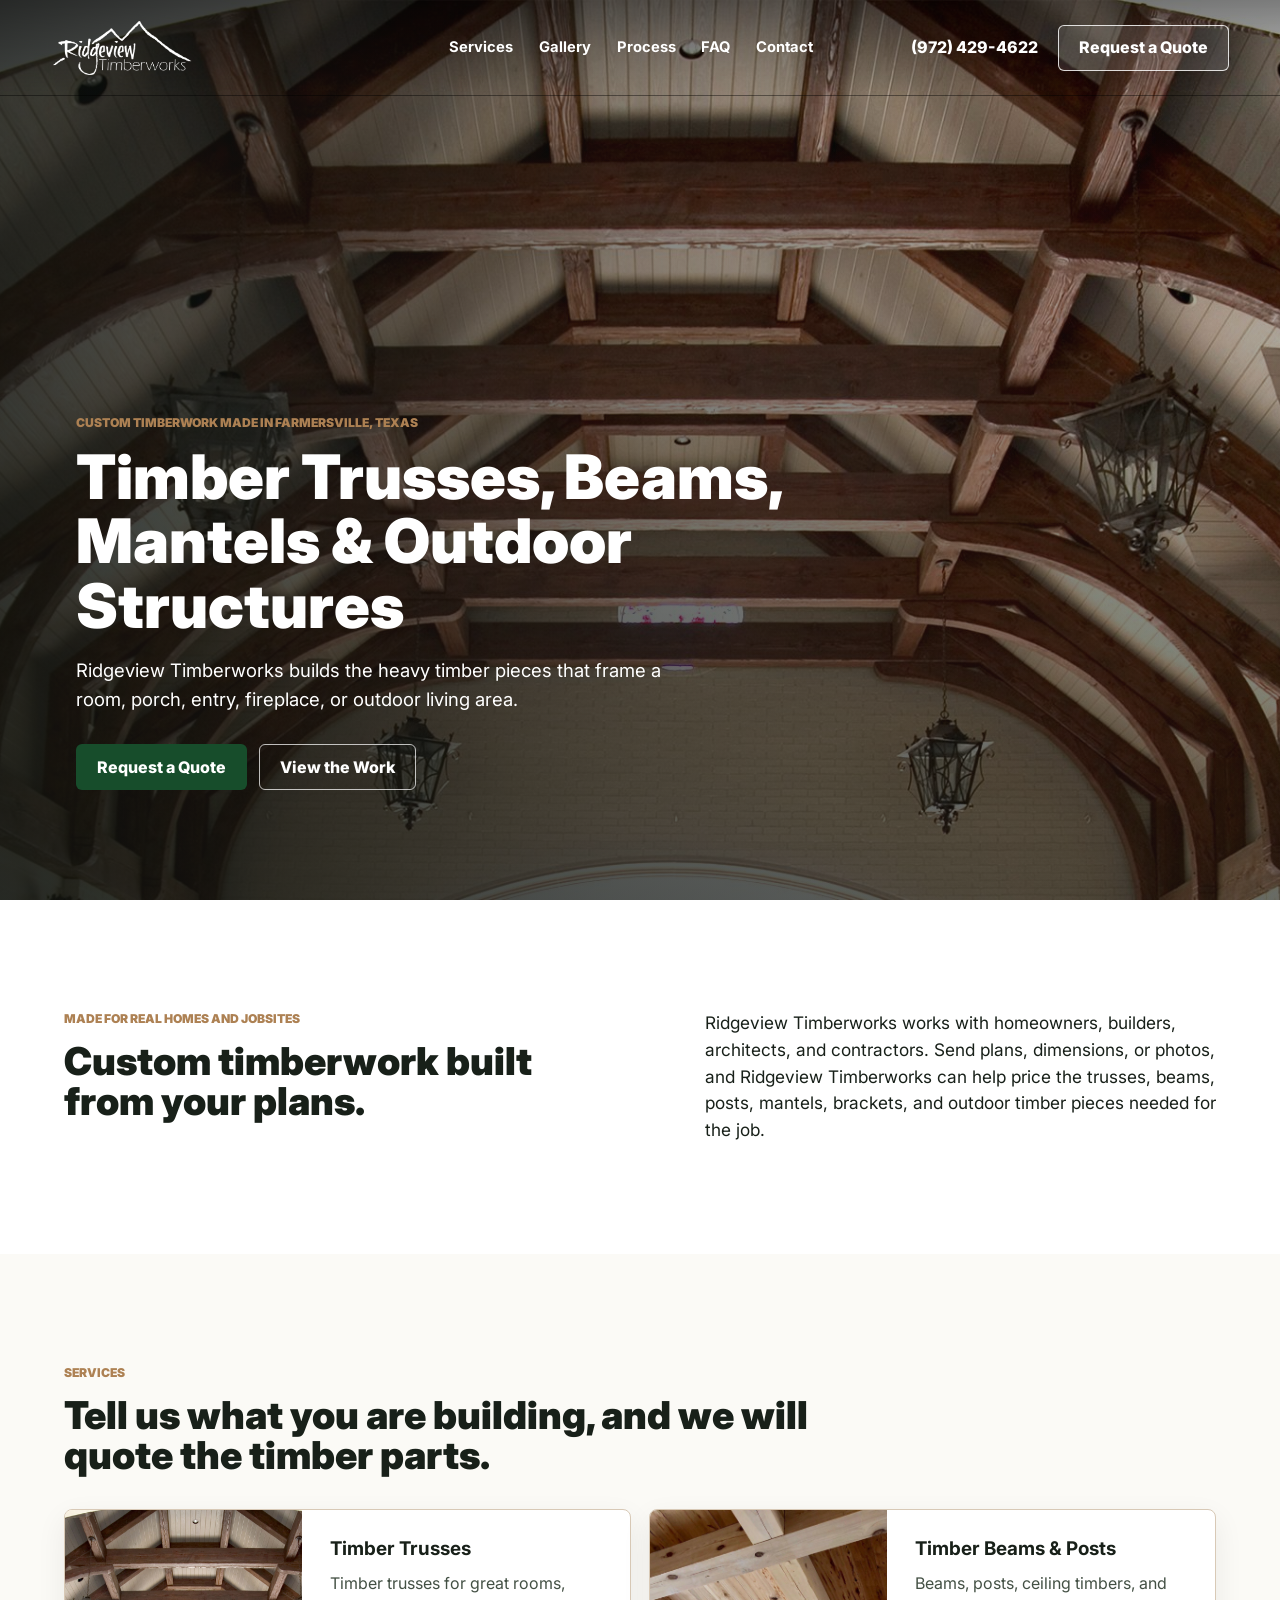
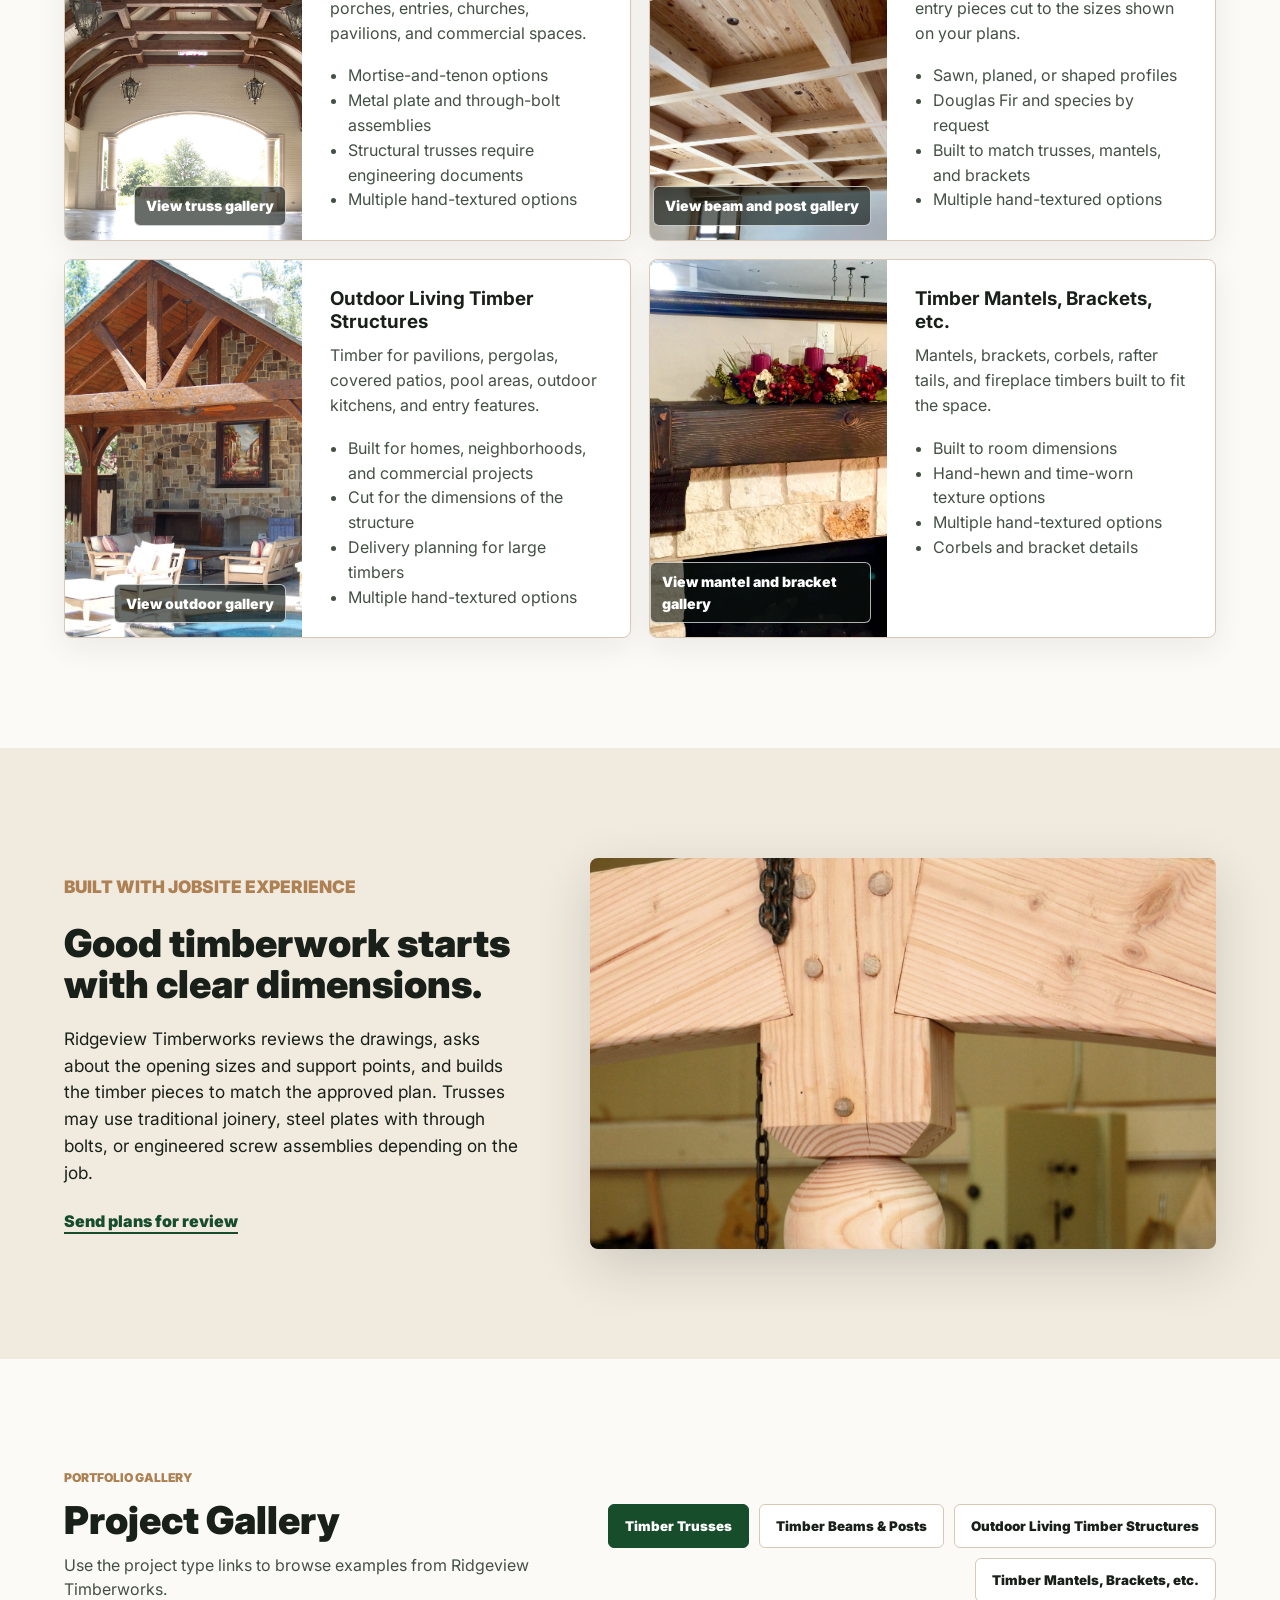
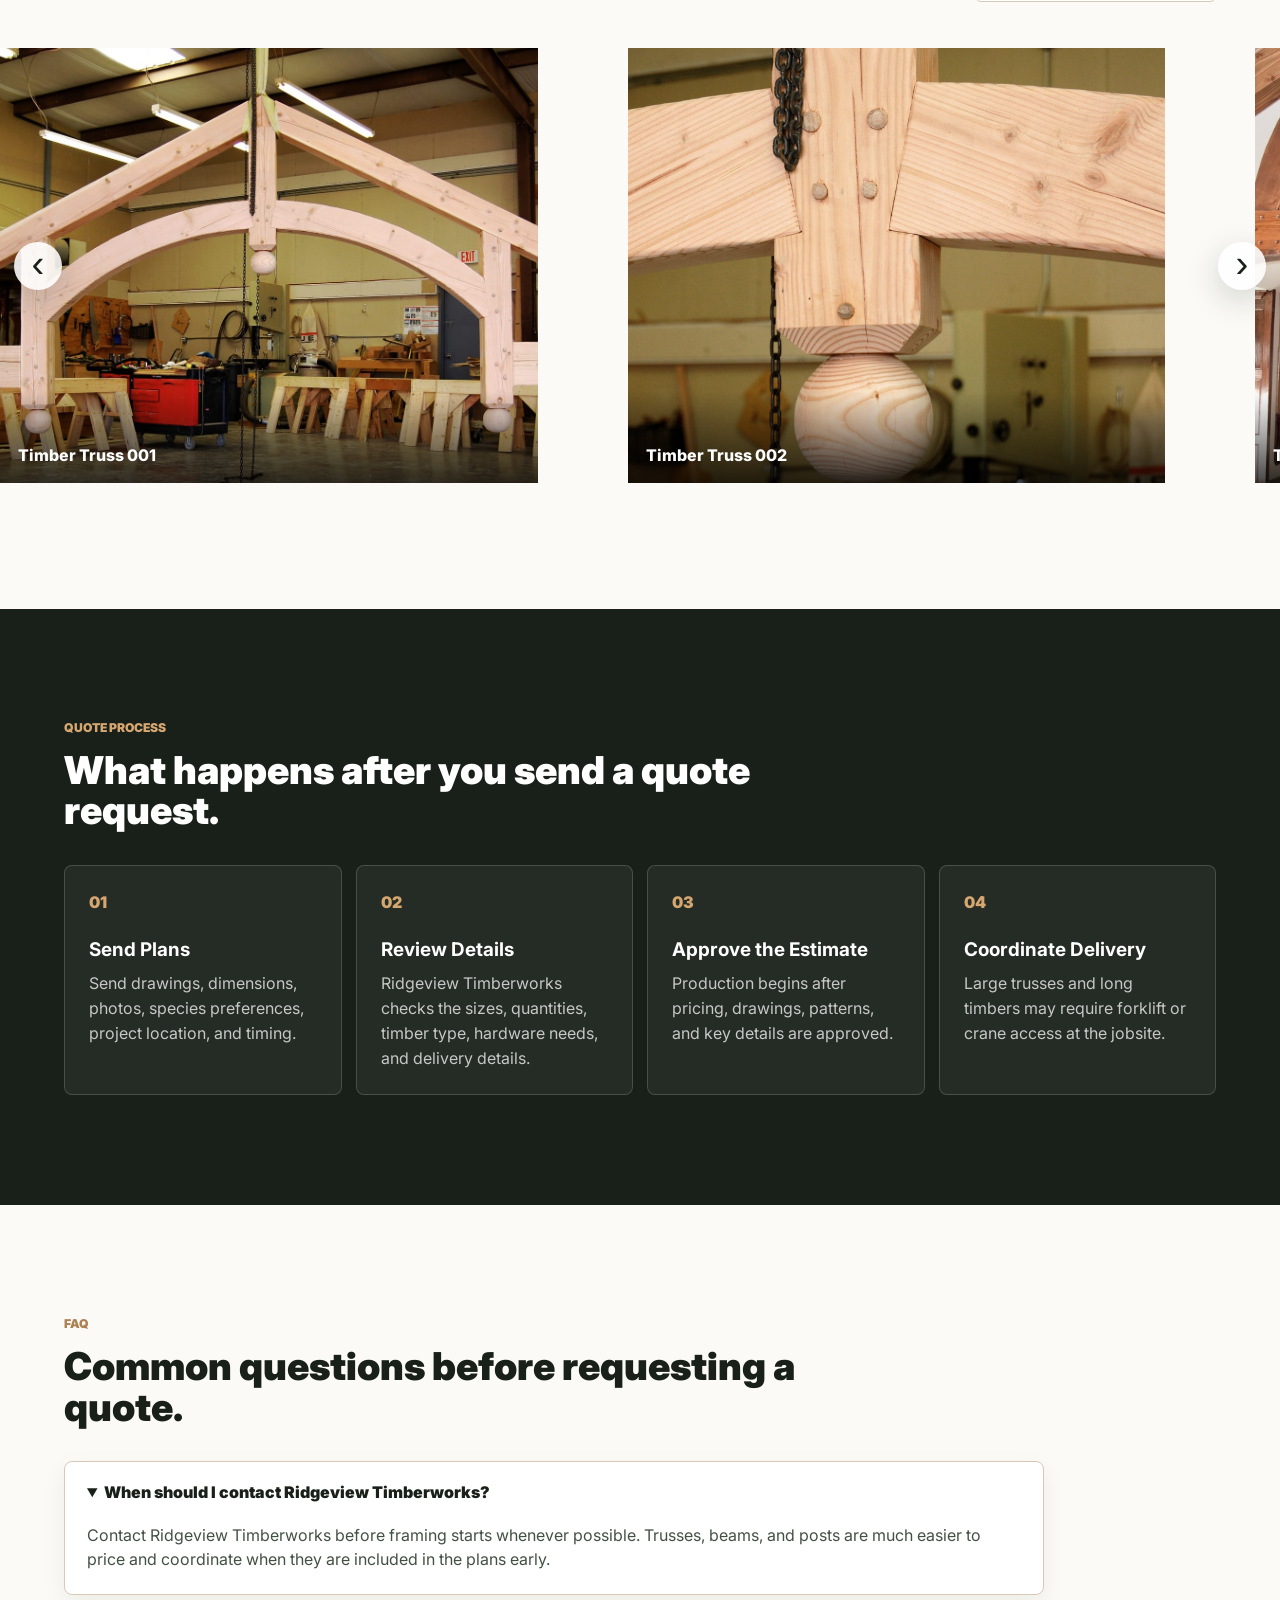
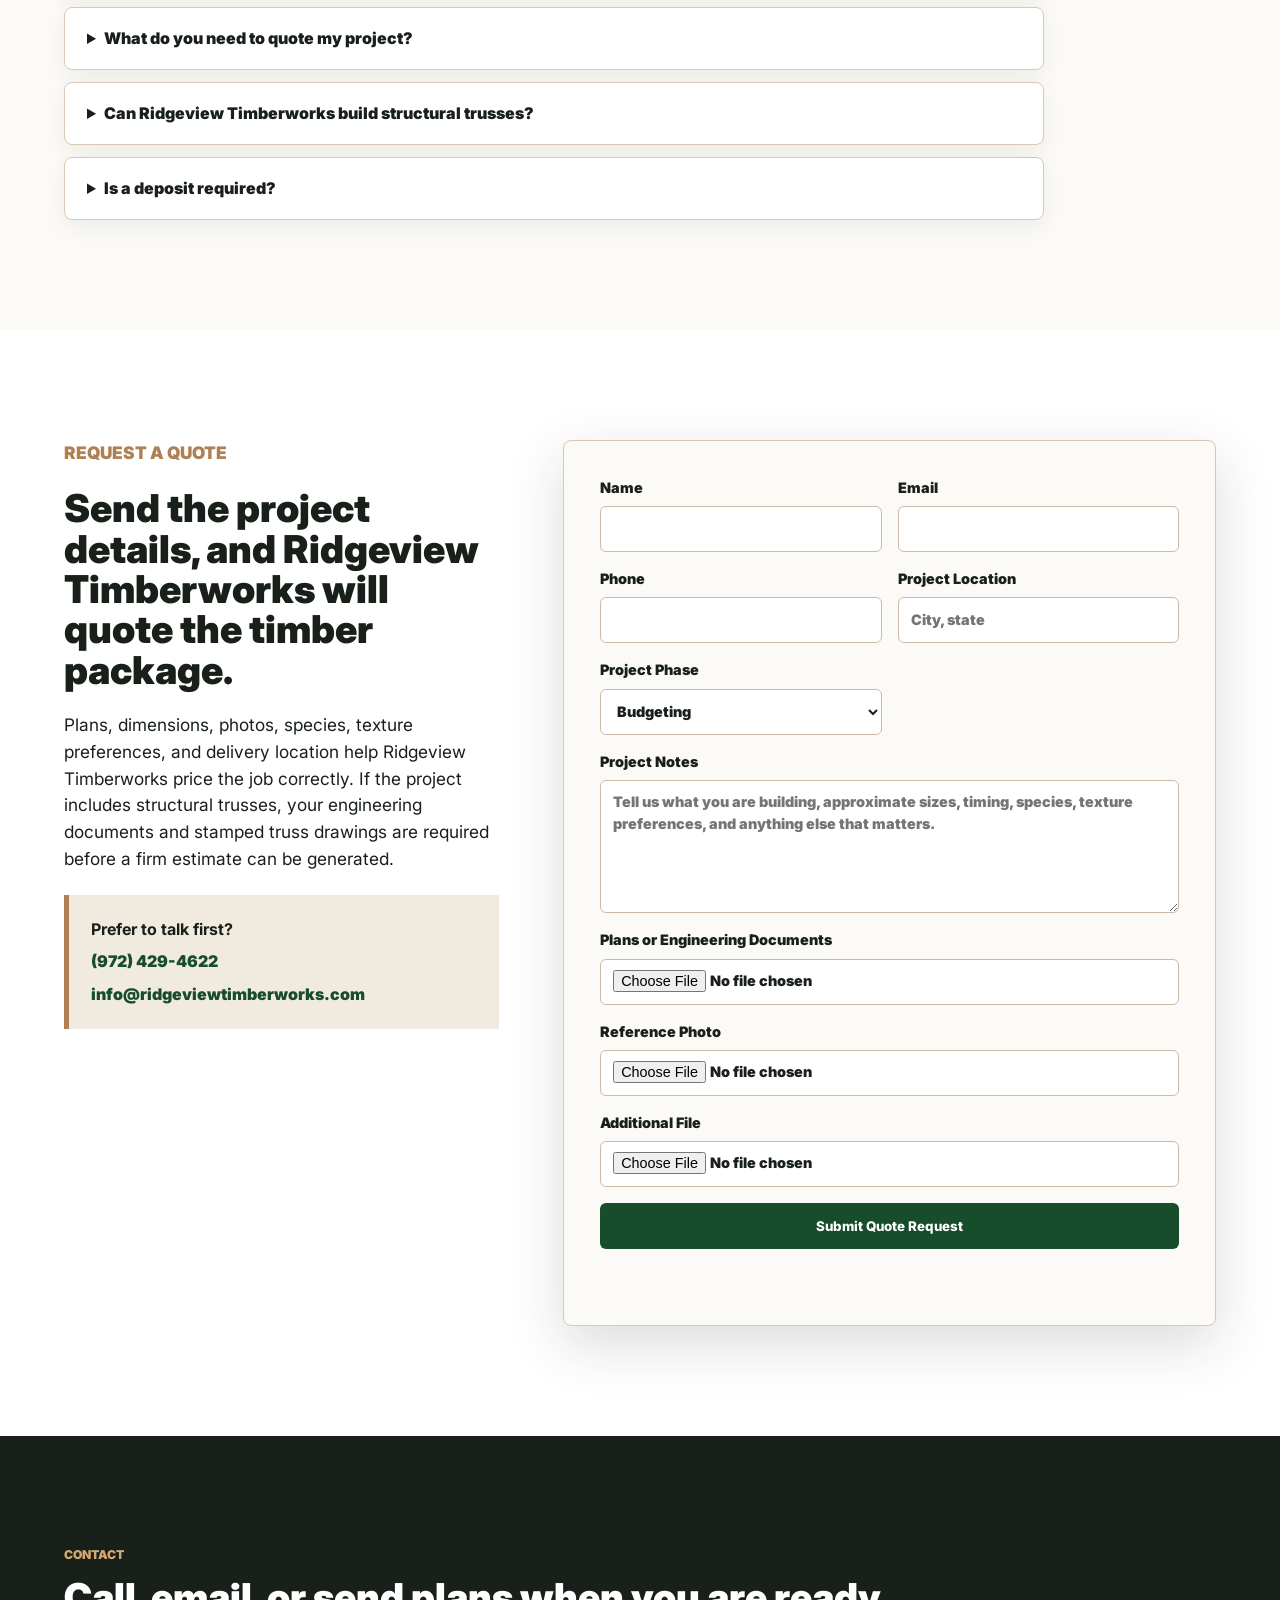
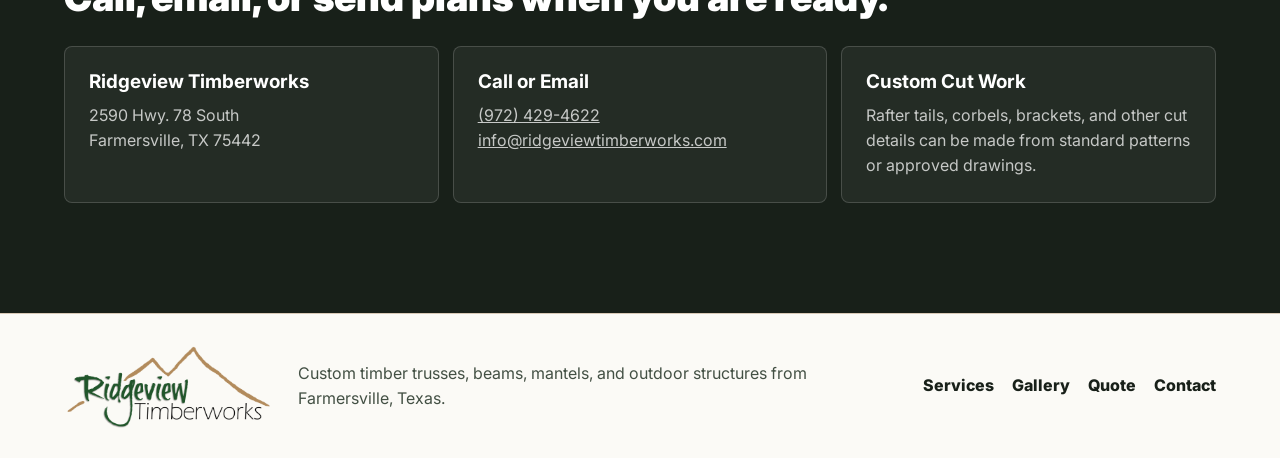
==== commit 445c9ba6: "Rebuild homepage gallery as project type carousel" ====
--- a/index.html
+++ b/index.html
@@ -51,7 +51,7 @@
           </p>
           <div class="hero-actions">
             <a class="button primary" href="#quote">Request a Quote</a>
-            <a class="button secondary" href="gallery.html">View the Work</a>
+            <a class="button secondary" href="#gallery">View the Work</a>
           </div>
         </div>
       </section>
@@ -75,7 +75,7 @@
         </div>
         <div class="service-grid">
           <article class="service-card" id="trusses">
-            <a class="service-image-link" href="gallery.html#trusses">
+            <a class="service-image-link" href="#gallery" data-home-gallery-filter="trusses">
               <img src="assets/truss-interior.jpg" alt="Interior timber trusses" />
               <span>View truss gallery</span>
             </a>
@@ -94,7 +94,7 @@
           </article>
 
           <article class="service-card" id="beams">
-            <a class="service-image-link" href="gallery.html#beams">
+            <a class="service-image-link" href="#gallery" data-home-gallery-filter="beams">
               <img src="assets/beam-ceiling.jpg" alt="Custom timber beam ceiling" />
               <span>View beam and post gallery</span>
             </a>
@@ -113,7 +113,7 @@
           </article>
 
           <article class="service-card" id="outdoor">
-            <a class="service-image-link" href="gallery.html#outdoor">
+            <a class="service-image-link" href="#gallery" data-home-gallery-filter="outdoor">
               <img src="assets/outdoor-hanover.jpg" alt="Outdoor timber structure beside a pool" />
               <span>View outdoor gallery</span>
             </a>
@@ -132,7 +132,7 @@
           </article>
 
           <article class="service-card" id="mantels">
-            <a class="service-image-link" href="gallery.html#mantels">
+            <a class="service-image-link" href="#gallery" data-home-gallery-filter="mantels">
               <img src="assets/mantel-timeworn.jpg" alt="Custom time-worn fireplace mantel" />
               <span>View mantel and bracket gallery</span>
             </a>
@@ -167,34 +167,30 @@
       </section>
 
       <section id="gallery" class="gallery-section">
-        <div class="section-heading">
-          <p class="eyebrow">Portfolio Gallery</p>
-          <h2>Gallery by Project Type</h2>
-        </div>
-        <div class="gallery-teaser-grid">
-          <a class="gallery-teaser-card" href="gallery.html#trusses">
-            <img src="assets/gallery/Trusses/truss-001.jpg" alt="Timber Trusses project by Ridgeview Timberworks" loading="lazy" />
-            <span>Timber Trusses</span>
-            <small>Interior trusses, porch trusses, and structural timber layouts.</small>
-          </a>
-          <a class="gallery-teaser-card" href="gallery.html#beams">
-            <img src="assets/gallery/Beams%20%26%20Posts/beam-post-001.jpg" alt="Timber Beams & Posts project by Ridgeview Timberworks" loading="lazy" />
-            <span>Timber Beams & Posts</span>
-            <small>Ceiling beams, posts, entries, and exposed timber details.</small>
-          </a>
-          <a class="gallery-teaser-card" href="gallery.html#outdoor">
-            <img src="assets/gallery/Outdoor%20Structures/outdoor-001.jpg" alt="Outdoor Living Timber Structures project by Ridgeview Timberworks" loading="lazy" />
-            <span>Outdoor Living Timber Structures</span>
-            <small>Pavilions, patio covers, pergolas, and outdoor gathering spaces.</small>
-          </a>
-          <a class="gallery-teaser-card" href="gallery.html#mantels">
-            <img src="assets/gallery/Mantels%20%26%20Brackets/mantels-001.jpg" alt="Timber Mantels, Brackets, etc. project by Ridgeview Timberworks" loading="lazy" />
-            <span>Timber Mantels, Brackets, etc.</span>
-            <small>Mantels, brackets, corbels, and fireplace timber pieces.</small>
-          </a>
-        </div>
-        <div class="gallery-action-row">
-          <a class="button primary" href="gallery.html">Open Full Gallery</a>
+        <div class="gallery-carousel-heading">
+          <div class="section-heading">
+            <p class="eyebrow">Portfolio Gallery</p>
+            <h2>Project Gallery</h2>
+            <p>Use the project type links to browse examples from Ridgeview Timberworks.</p>
+          </div>
+          <div class="gallery-category-nav" aria-label="Project gallery types">
+            <button class="gallery-category-button active" type="button" data-carousel-filter="trusses">Timber Trusses</button>
+            <button class="gallery-category-button" type="button" data-carousel-filter="beams">Timber Beams &amp; Posts</button>
+            <button class="gallery-category-button" type="button" data-carousel-filter="outdoor">Outdoor Living Timber Structures</button>
+            <button class="gallery-category-button" type="button" data-carousel-filter="mantels">Timber Mantels, Brackets, etc.</button>
+          </div>
+        </div>
+
+        <div class="gallery-carousel" aria-label="Ridgeview Timberworks project photos">
+          <button class="gallery-arrow gallery-arrow-left" type="button" aria-label="Previous project photos">
+            <span aria-hidden="true">&#8249;</span>
+          </button>
+          <div class="gallery-carousel-window">
+            <div class="gallery-carousel-track" aria-live="polite"></div>
+          </div>
+          <button class="gallery-arrow gallery-arrow-right" type="button" aria-label="Next project photos">
+            <span aria-hidden="true">&#8250;</span>
+          </button>
         </div>
       </section>
 
--- a/styles.css
+++ b/styles.css
@@ -426,29 +426,132 @@
   text-underline-offset: 5px;
 }
 
-.filter-row {
+.gallery-category-button.active,
+.gallery-category-button:hover,
+.gallery-type-button.active,
+.gallery-type-button:hover {
+  border-color: var(--forest);
+  background: var(--forest);
+  color: var(--white);
+}
+
+.gallery-carousel-heading {
+  display: grid;
+  grid-template-columns: minmax(0, 0.85fr) minmax(320px, 1.15fr);
+  gap: clamp(22px, 4vw, 52px);
+  align-items: end;
+  margin-bottom: 30px;
+}
+
+.gallery-carousel-heading .section-heading {
+  margin-bottom: 0;
+}
+
+.gallery-carousel-heading .section-heading p:not(.eyebrow) {
+  margin: 12px 0 0;
+  color: #435044;
+}
+
+.gallery-category-nav {
   display: flex;
   flex-wrap: wrap;
+  justify-content: flex-end;
   gap: 10px;
-  margin-bottom: 22px;
-}
-
-.filter {
-  min-height: 42px;
+}
+
+.gallery-category-button {
+  min-height: 44px;
   padding: 0 16px;
   border: 1px solid var(--line);
   border-radius: 6px;
   background: var(--white);
   color: var(--ink);
+  font-family: var(--display-font);
+  font-weight: 900;
+  cursor: pointer;
+}
+
+.gallery-carousel {
+  position: relative;
+  margin-inline: calc(clamp(18px, 5vw, 70px) * -1);
+}
+
+.gallery-carousel-window {
+  overflow: hidden;
+}
+
+.gallery-carousel-track {
+  display: flex;
+  gap: 10px;
+  overflow-x: auto;
+  scroll-behavior: smooth;
+  scroll-snap-type: inline mandatory;
+  scrollbar-width: none;
+}
+
+.gallery-carousel-track::-webkit-scrollbar {
+  display: none;
+}
+
+.gallery-carousel-slide {
+  position: relative;
+  flex: 0 0 clamp(300px, 42vw, 720px);
+  height: clamp(310px, 34vw, 520px);
+  overflow: hidden;
+  scroll-snap-align: start;
+  background: #111;
+}
+
+.gallery-carousel-slide img {
+  width: 100%;
+  height: 100%;
+  object-fit: cover;
+}
+
+.gallery-carousel-slide figcaption {
+  position: absolute;
+  left: 0;
+  right: 0;
+  bottom: 0;
+  padding: 52px 18px 16px;
+  background: linear-gradient(0deg, rgba(0, 0, 0, 0.72), rgba(0, 0, 0, 0));
+  color: var(--white);
   font-weight: 800;
+}
+
+.gallery-arrow {
+  position: absolute;
+  top: 50%;
+  z-index: 2;
+  display: grid;
+  place-items: center;
+  width: 48px;
+  height: 48px;
+  border: 0;
+  border-radius: 999px;
+  background: rgba(255, 255, 255, 0.88);
+  color: var(--ink);
+  box-shadow: 0 10px 32px rgba(24, 32, 25, 0.18);
   cursor: pointer;
-}
-
-.filter.active,
-.filter:hover {
-  border-color: var(--forest);
-  background: var(--forest);
-  color: var(--white);
+  transform: translateY(-50%);
+}
+
+.gallery-arrow span {
+  margin-top: -3px;
+  font-size: 2.4rem;
+  line-height: 1;
+}
+
+.gallery-arrow-left {
+  left: 14px;
+}
+
+.gallery-arrow-right {
+  right: 14px;
+}
+
+.gallery-arrow:hover {
+  background: var(--white);
 }
 
 .gallery-grid {
@@ -768,100 +871,36 @@
     min-height: 240px;
   }
 
+  .gallery-carousel-heading {
+    grid-template-columns: 1fr;
+    gap: 18px;
+  }
+
+  .gallery-category-nav {
+    justify-content: flex-start;
+  }
+
+  .gallery-carousel-slide {
+    flex-basis: min(82vw, 420px);
+    height: 320px;
+  }
+
   .site-footer img {
     width: 230px;
   }
 }
 
-/* Gallery prototype: lighter homepage with full gallery page */
-.gallery-teaser-grid {
-  display: grid;
-  grid-template-columns: repeat(4, minmax(0, 1fr));
-  gap: 14px;
-}
-
-.gallery-teaser-card {
-  position: relative;
-  display: grid;
-  min-height: 340px;
-  overflow: hidden;
-  border-radius: 8px;
-  color: var(--white);
-  text-decoration: none;
-  background: #111;
-}
-
-.gallery-teaser-card img {
-  position: absolute;
-  inset: 0;
-  width: 100%;
-  height: 100%;
-  object-fit: cover;
-  transition: transform 220ms ease;
-}
-
-.gallery-teaser-card::after {
-  position: absolute;
-  inset: 0;
-  content: "";
-  background: linear-gradient(0deg, rgba(0, 0, 0, 0.78), rgba(0, 0, 0, 0.08));
-}
-
-.gallery-teaser-card span,
-.gallery-teaser-card small {
-  position: relative;
-  z-index: 1;
-  align-self: end;
-  padding: 0 18px;
-}
-
-.gallery-teaser-card span {
-  margin-top: auto;
-  font-family: var(--display-font);
-  font-size: 1.25rem;
-  font-weight: 900;
-}
-
-.gallery-teaser-card small {
-  padding-bottom: 18px;
-  color: rgba(255, 255, 255, 0.82);
-  font-size: 0.92rem;
-  line-height: 1.45;
-}
-
-.gallery-teaser-card:hover img {
-  transform: scale(1.04);
-}
-
-.gallery-action-row {
-  margin-top: 22px;
-}
-
-.gallery-page {
-  padding-top: 84px;
-}
-
-.gallery-page-hero {
-  padding: clamp(70px, 10vw, 120px) clamp(18px, 5vw, 70px) clamp(34px, 6vw, 70px);
-  background: var(--warm);
-}
-
-.gallery-page-hero p {
-  max-width: 680px;
-}
-
-.gallery-page-section {
-  padding-top: clamp(46px, 7vw, 80px);
-}
-
-@media (max-width: 960px) {
-  .gallery-teaser-grid {
-    grid-template-columns: repeat(2, minmax(0, 1fr));
-  }
-}
-
 @media (max-width: 640px) {
-  .gallery-teaser-grid {
-    grid-template-columns: 1fr;
-  }
-}+  .gallery-category-button {
+    width: 100%;
+  }
+
+  .gallery-carousel {
+    margin-inline: -18px;
+  }
+
+  .gallery-arrow {
+    width: 42px;
+    height: 42px;
+  }
+}
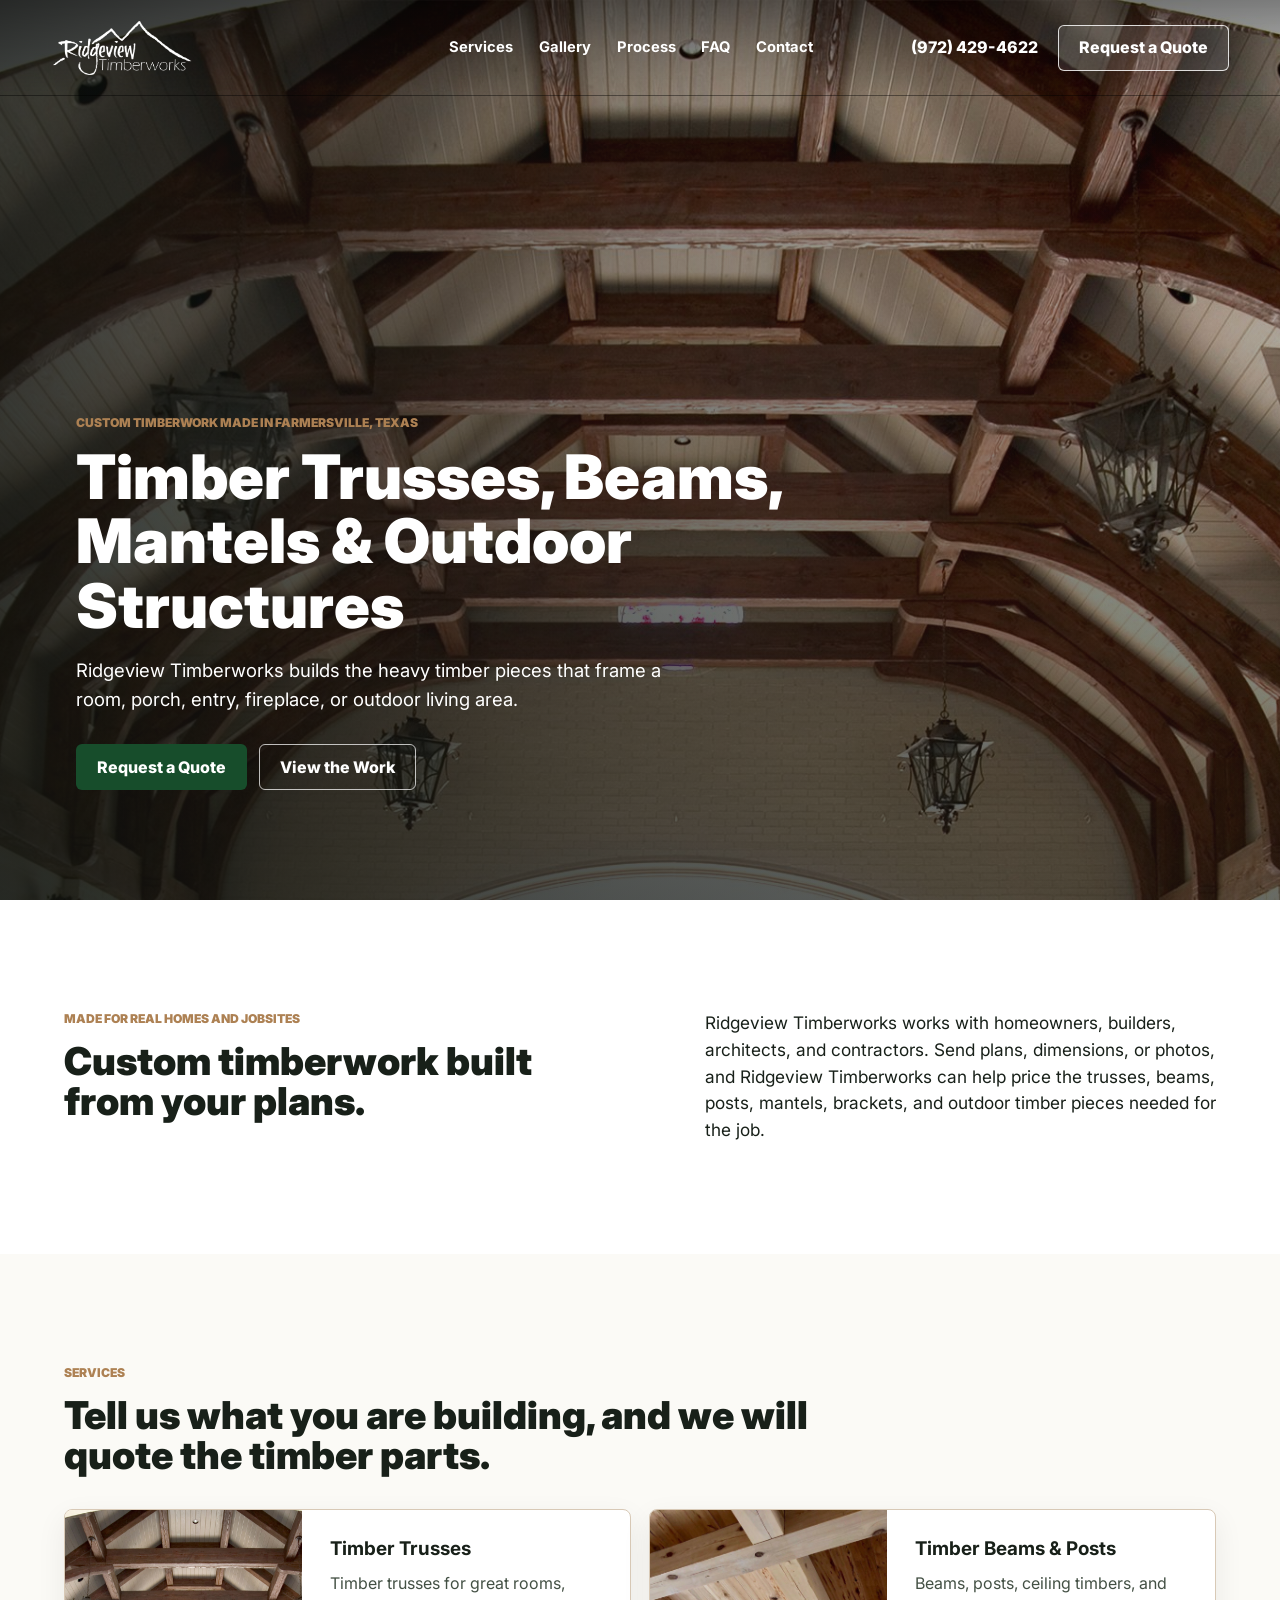
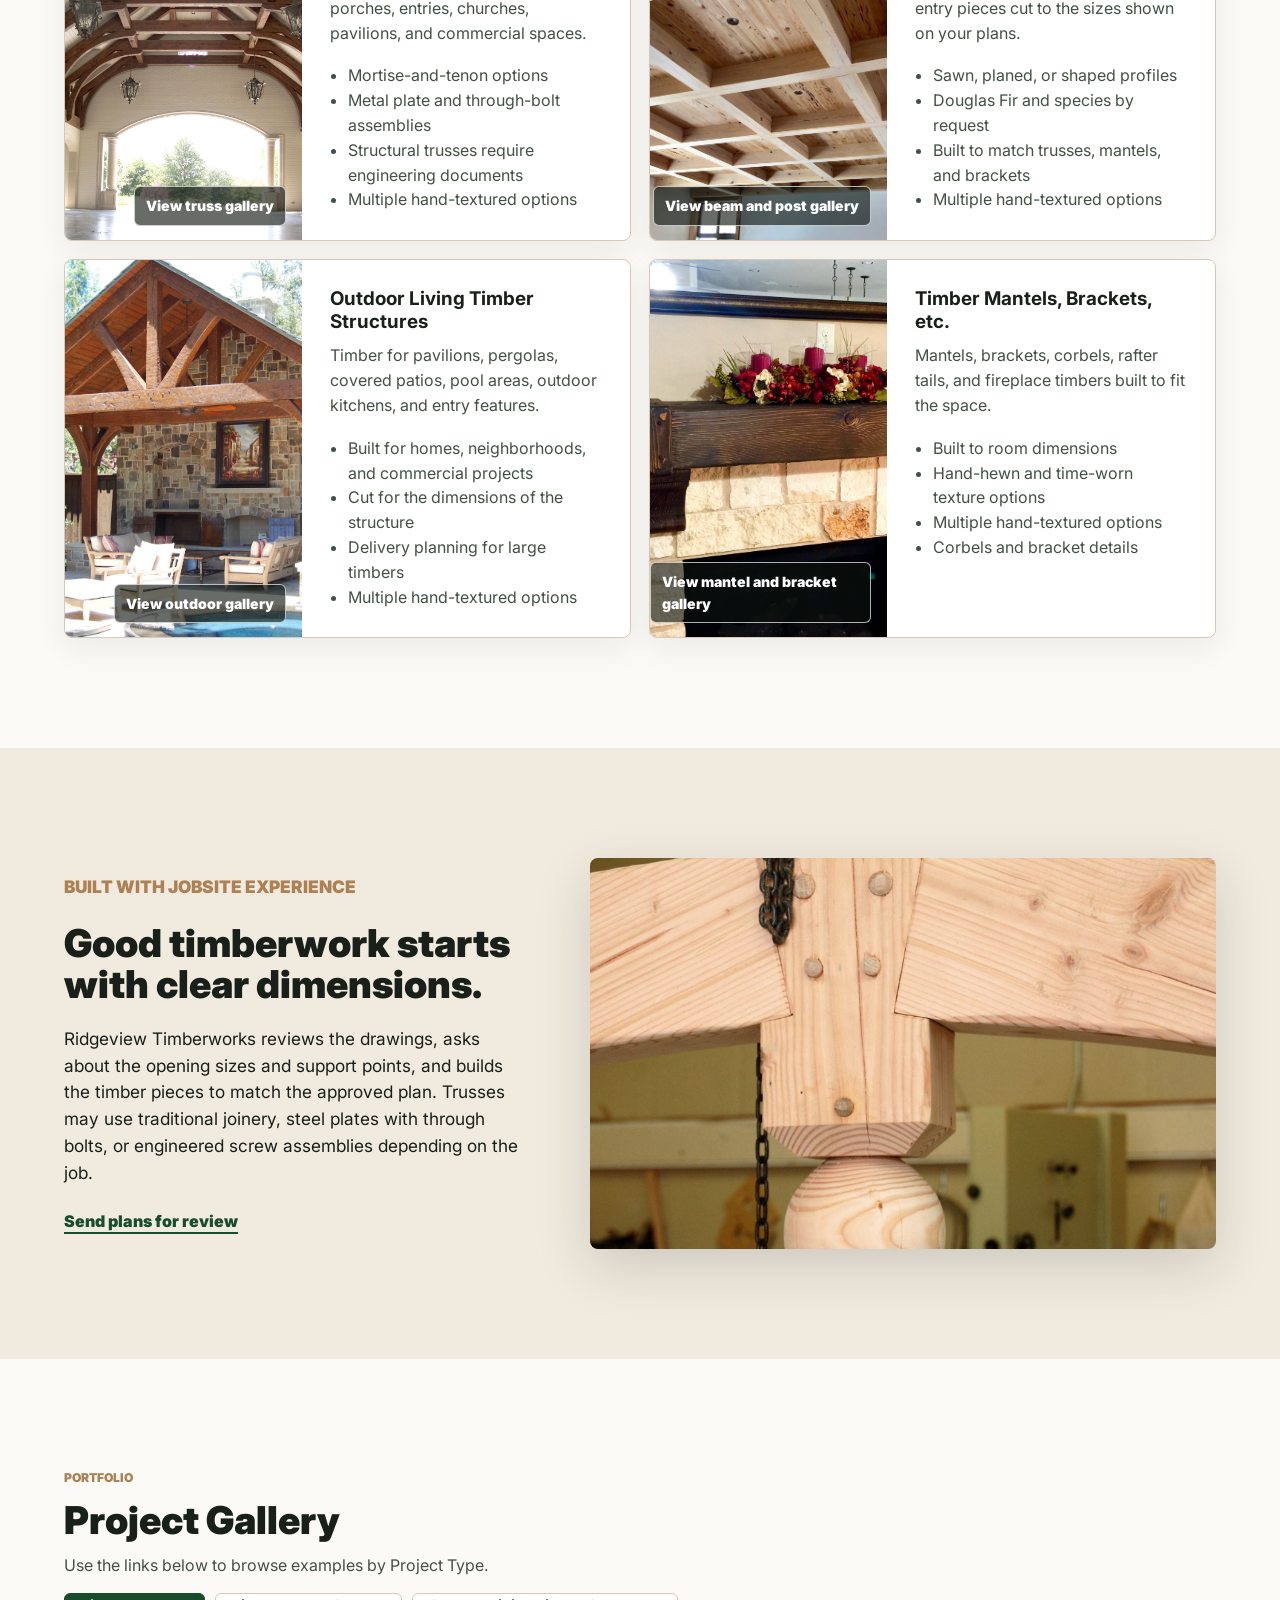
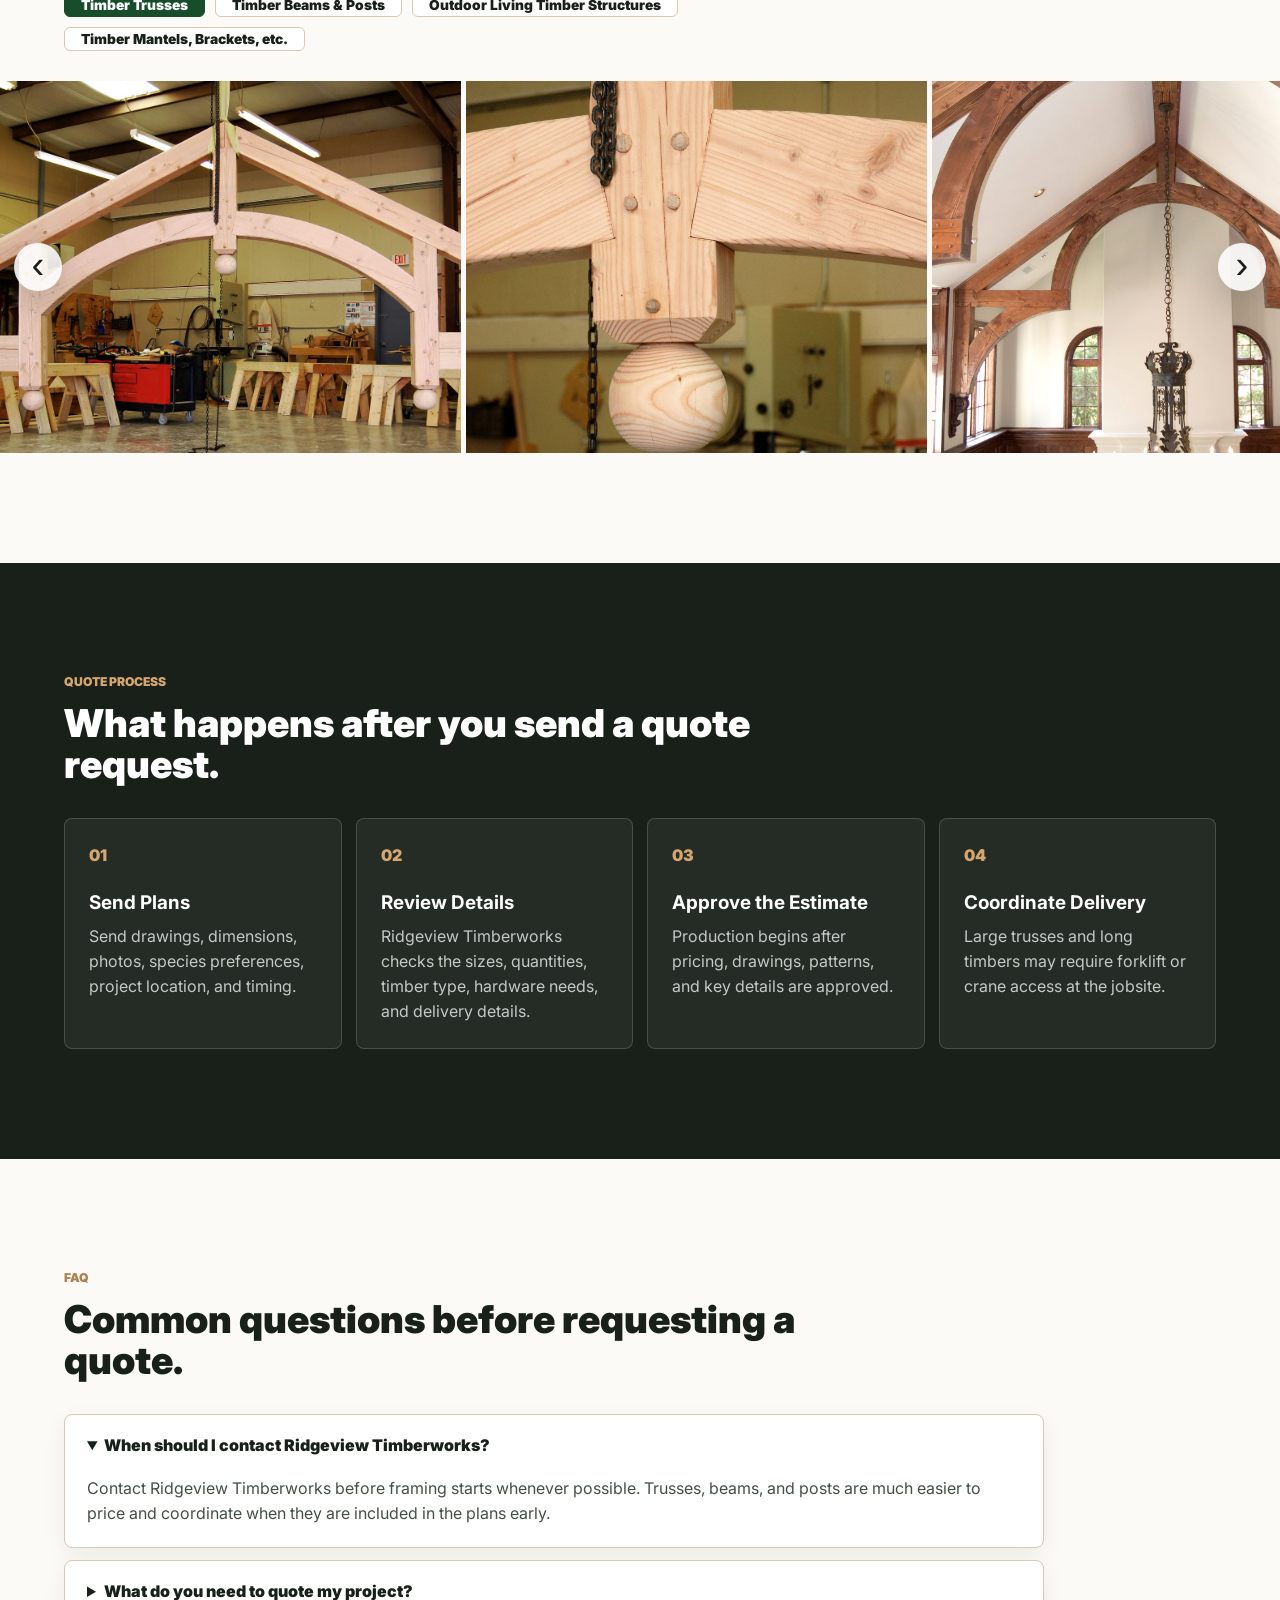
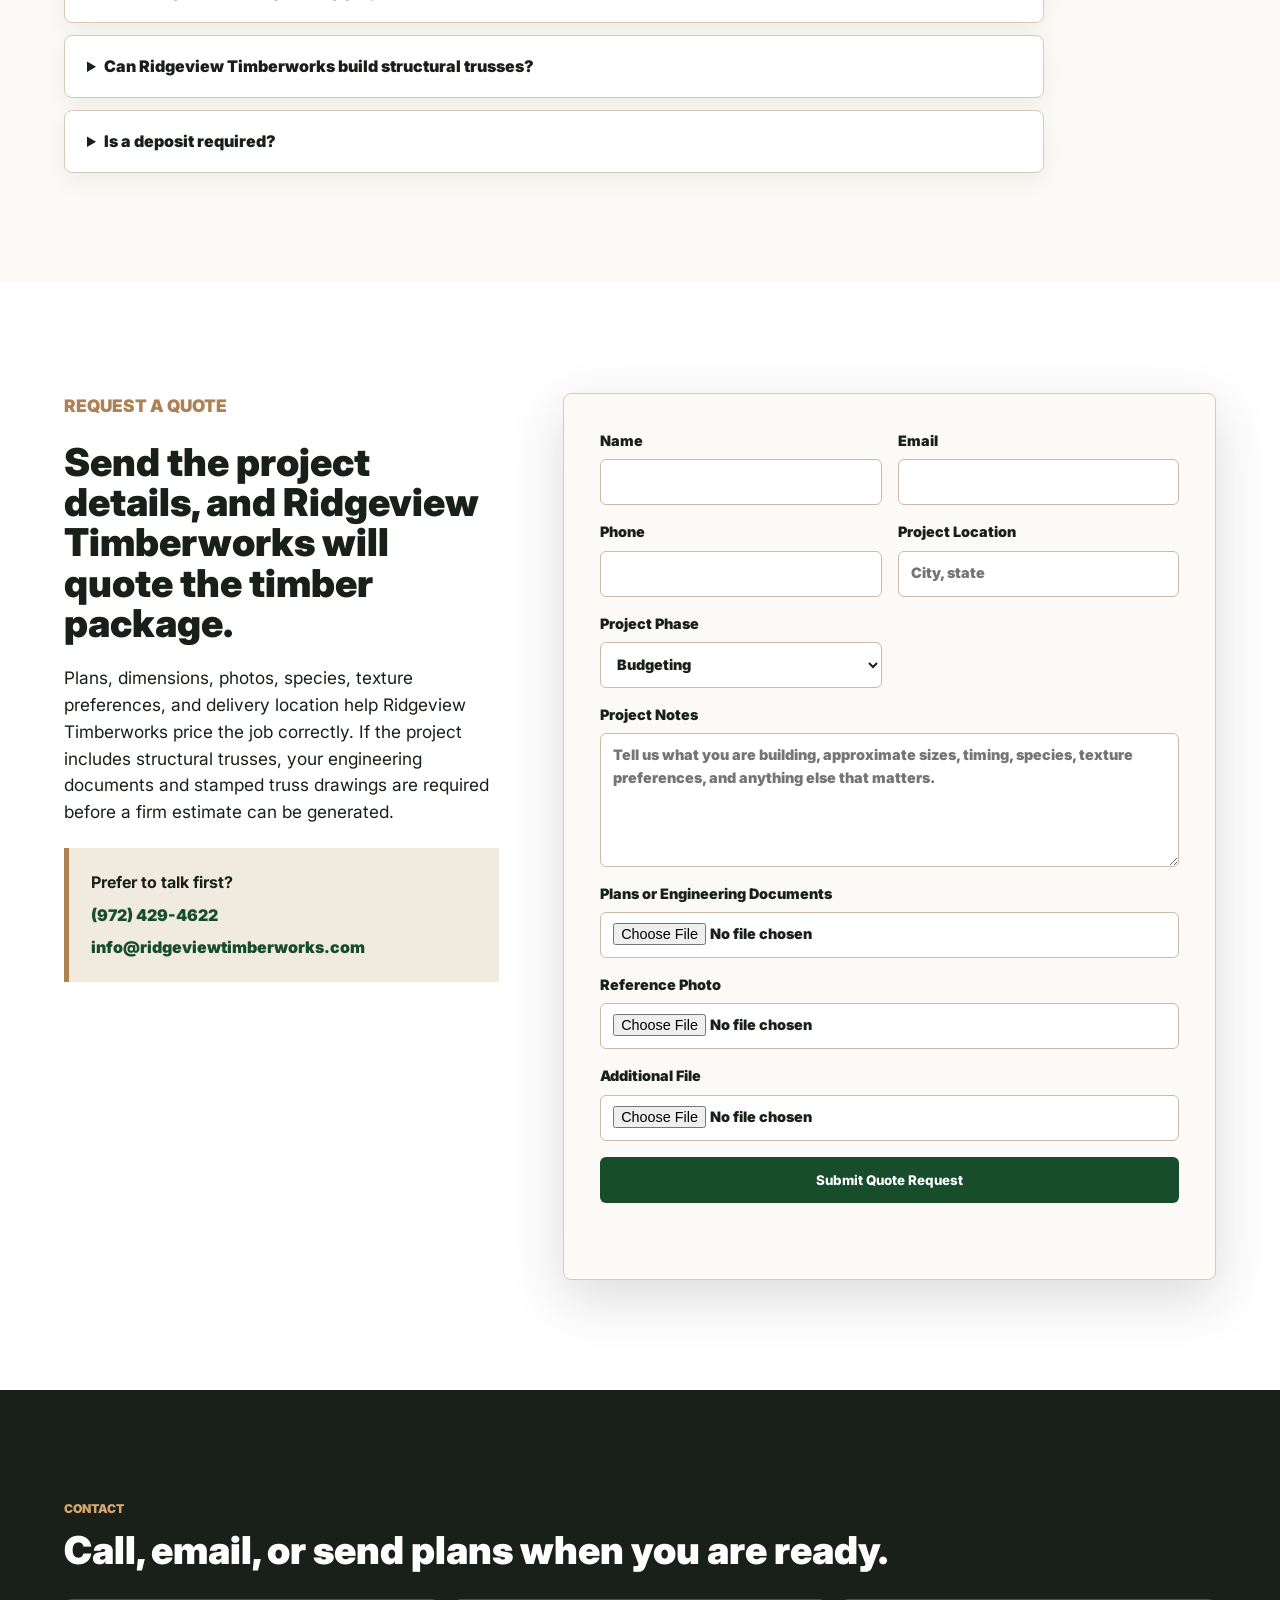
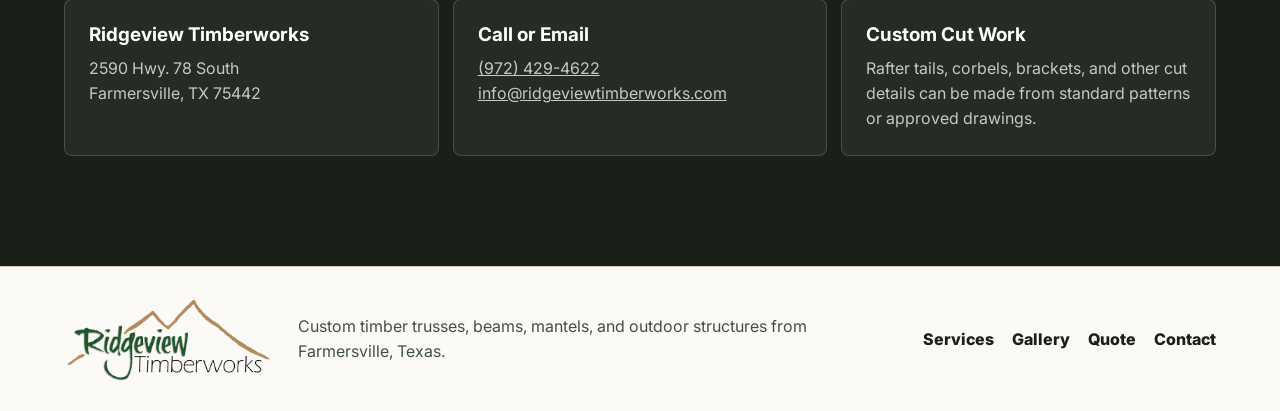
==== commit 51d61376: "Compact homepage gallery controls" ====
--- a/index.html
+++ b/index.html
@@ -169,15 +169,15 @@
       <section id="gallery" class="gallery-section">
         <div class="gallery-carousel-heading">
           <div class="section-heading">
-            <p class="eyebrow">Portfolio Gallery</p>
+            <p class="eyebrow">Portfolio</p>
             <h2>Project Gallery</h2>
-            <p>Use the project type links to browse examples from Ridgeview Timberworks.</p>
-          </div>
-          <div class="gallery-category-nav" aria-label="Project gallery types">
-            <button class="gallery-category-button active" type="button" data-carousel-filter="trusses">Timber Trusses</button>
-            <button class="gallery-category-button" type="button" data-carousel-filter="beams">Timber Beams &amp; Posts</button>
-            <button class="gallery-category-button" type="button" data-carousel-filter="outdoor">Outdoor Living Timber Structures</button>
-            <button class="gallery-category-button" type="button" data-carousel-filter="mantels">Timber Mantels, Brackets, etc.</button>
+            <p>Use the links below to browse examples by Project Type.</p>
+            <div class="gallery-category-nav" aria-label="Project gallery types">
+              <button class="gallery-category-button active" type="button" data-carousel-filter="trusses">Timber Trusses</button>
+              <button class="gallery-category-button" type="button" data-carousel-filter="beams">Timber Beams &amp; Posts</button>
+              <button class="gallery-category-button" type="button" data-carousel-filter="outdoor">Outdoor Living Timber Structures</button>
+              <button class="gallery-category-button" type="button" data-carousel-filter="mantels">Timber Mantels, Brackets, etc.</button>
+            </div>
           </div>
         </div>
 
--- a/styles.css
+++ b/styles.css
@@ -436,10 +436,7 @@
 }
 
 .gallery-carousel-heading {
-  display: grid;
-  grid-template-columns: minmax(0, 0.85fr) minmax(320px, 1.15fr);
-  gap: clamp(22px, 4vw, 52px);
-  align-items: end;
+  display: block;
   margin-bottom: 30px;
 }
 
@@ -455,18 +452,19 @@
 .gallery-category-nav {
   display: flex;
   flex-wrap: wrap;
-  justify-content: flex-end;
   gap: 10px;
+  margin-top: 16px;
 }
 
 .gallery-category-button {
-  min-height: 44px;
-  padding: 0 16px;
+  min-height: 24px;
+  padding: 2px 16px 3px;
   border: 1px solid var(--line);
   border-radius: 6px;
   background: var(--white);
   color: var(--ink);
   font-family: var(--display-font);
+  font-size: 0.86rem;
   font-weight: 900;
   cursor: pointer;
 }
@@ -482,7 +480,7 @@
 
 .gallery-carousel-track {
   display: flex;
-  gap: 10px;
+  gap: 5px;
   overflow-x: auto;
   scroll-behavior: smooth;
   scroll-snap-type: inline mandatory;
@@ -495,8 +493,9 @@
 
 .gallery-carousel-slide {
   position: relative;
-  flex: 0 0 clamp(300px, 42vw, 720px);
-  height: clamp(310px, 34vw, 520px);
+  flex: 0 0 clamp(255px, 36vw, 612px);
+  height: clamp(264px, 29vw, 442px);
+  margin: 0;
   overflow: hidden;
   scroll-snap-align: start;
   background: #111;
@@ -506,17 +505,6 @@
   width: 100%;
   height: 100%;
   object-fit: cover;
-}
-
-.gallery-carousel-slide figcaption {
-  position: absolute;
-  left: 0;
-  right: 0;
-  bottom: 0;
-  padding: 52px 18px 16px;
-  background: linear-gradient(0deg, rgba(0, 0, 0, 0.72), rgba(0, 0, 0, 0));
-  color: var(--white);
-  font-weight: 800;
 }
 
 .gallery-arrow {
@@ -871,18 +859,13 @@
     min-height: 240px;
   }
 
-  .gallery-carousel-heading {
-    grid-template-columns: 1fr;
-    gap: 18px;
-  }
-
   .gallery-category-nav {
     justify-content: flex-start;
   }
 
   .gallery-carousel-slide {
-    flex-basis: min(82vw, 420px);
-    height: 320px;
+    flex-basis: min(70vw, 357px);
+    height: 272px;
   }
 
   .site-footer img {
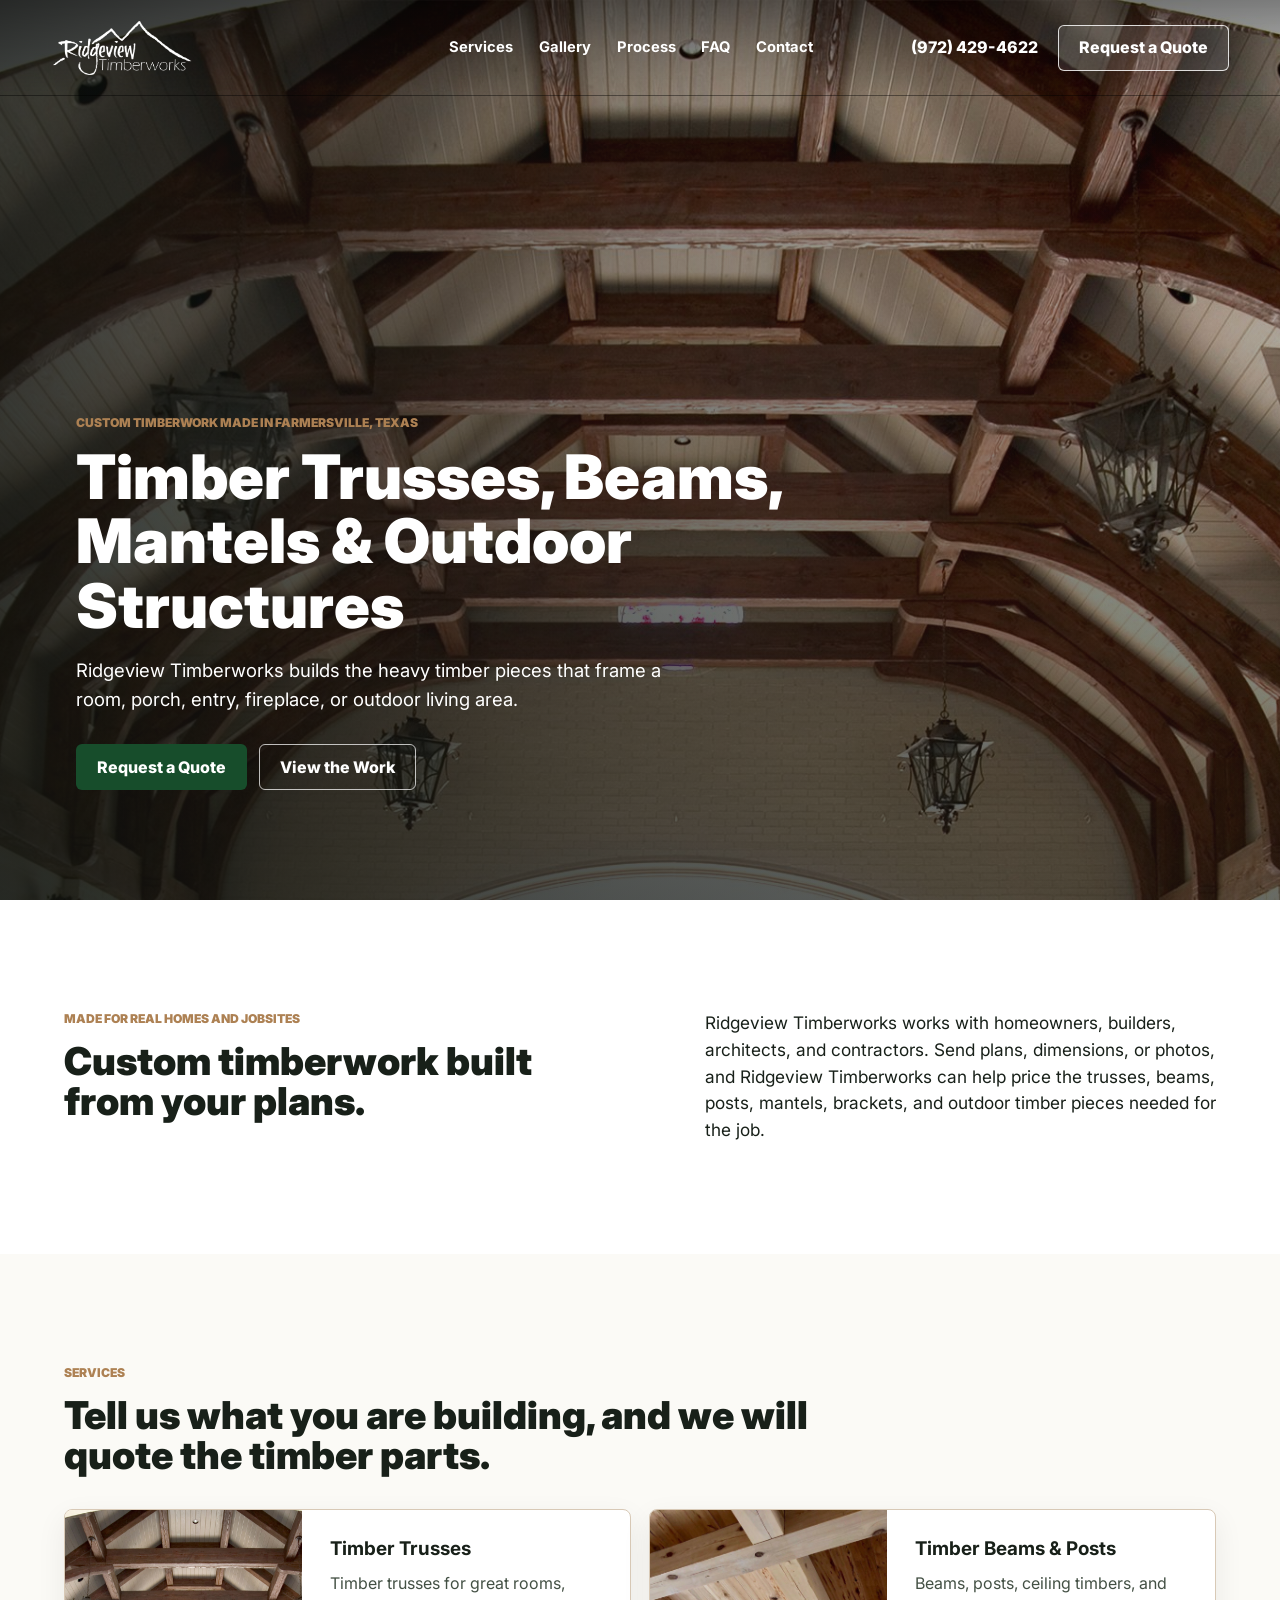
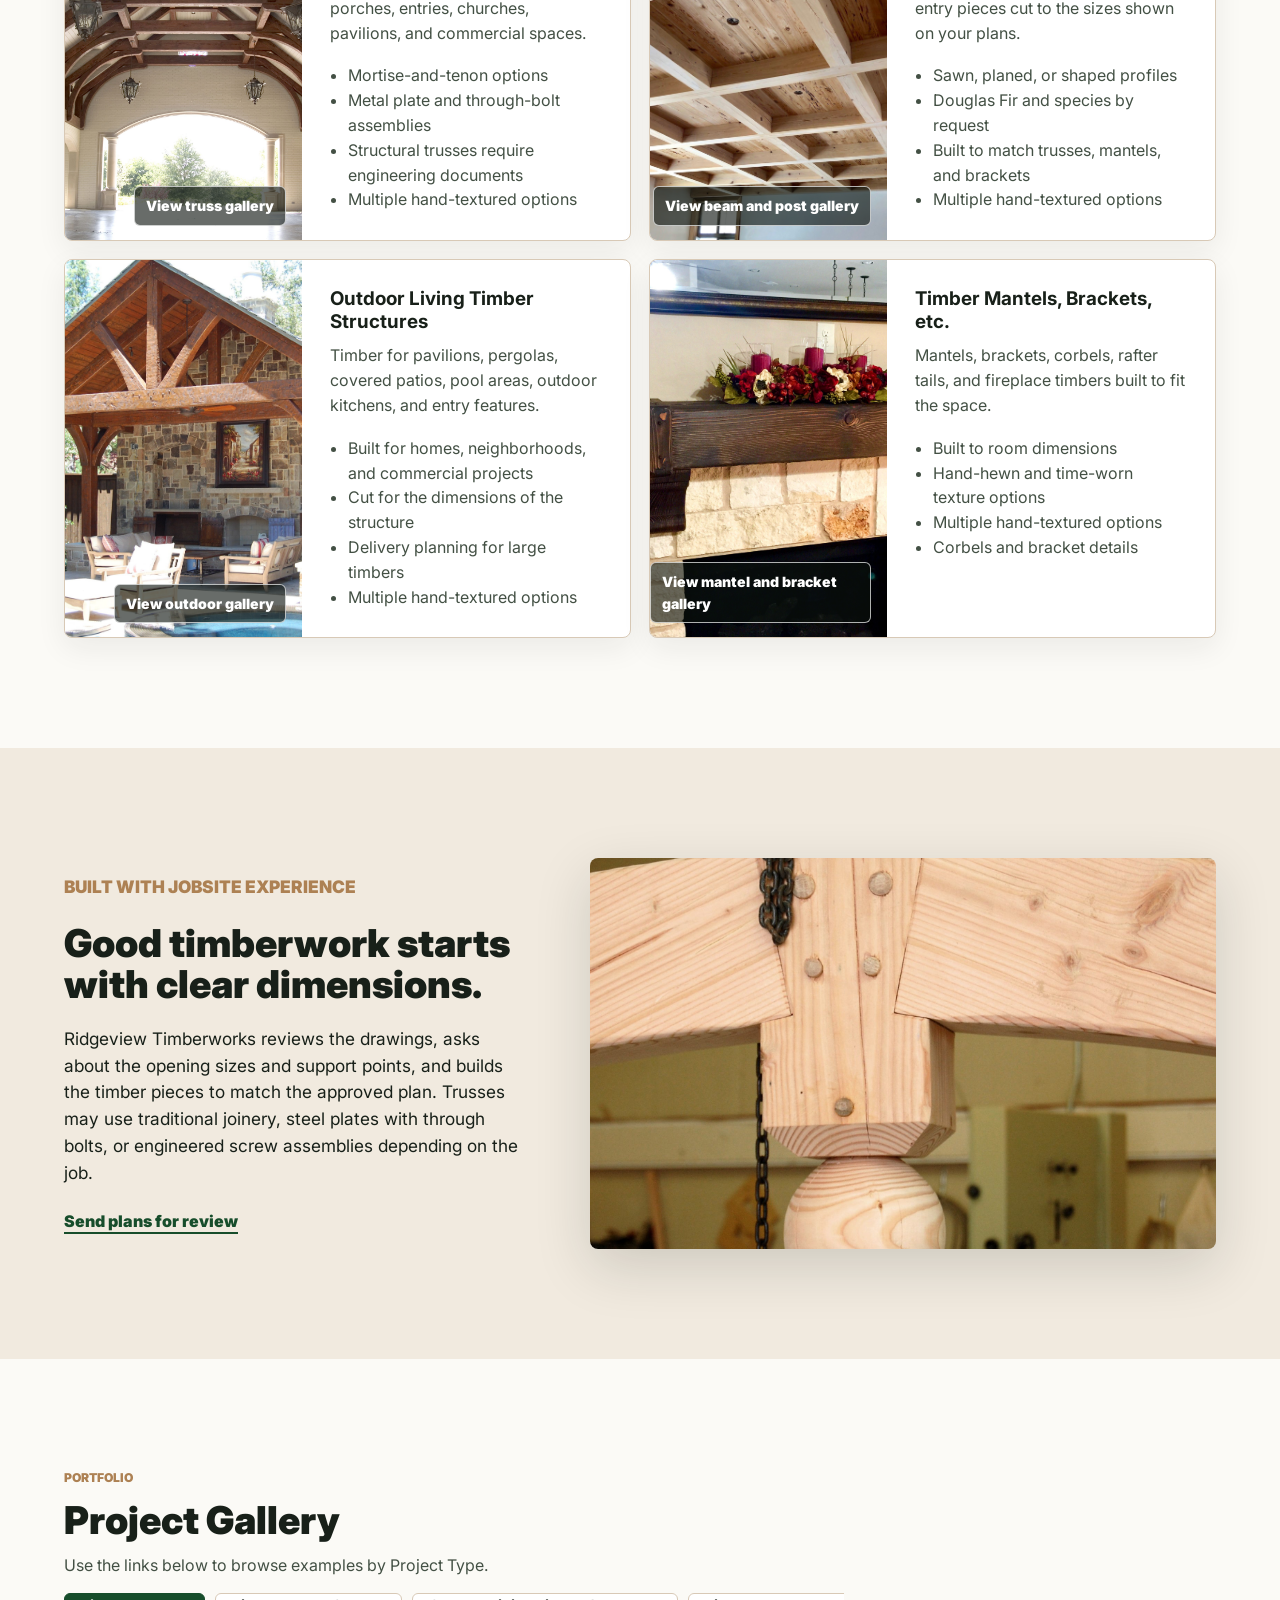
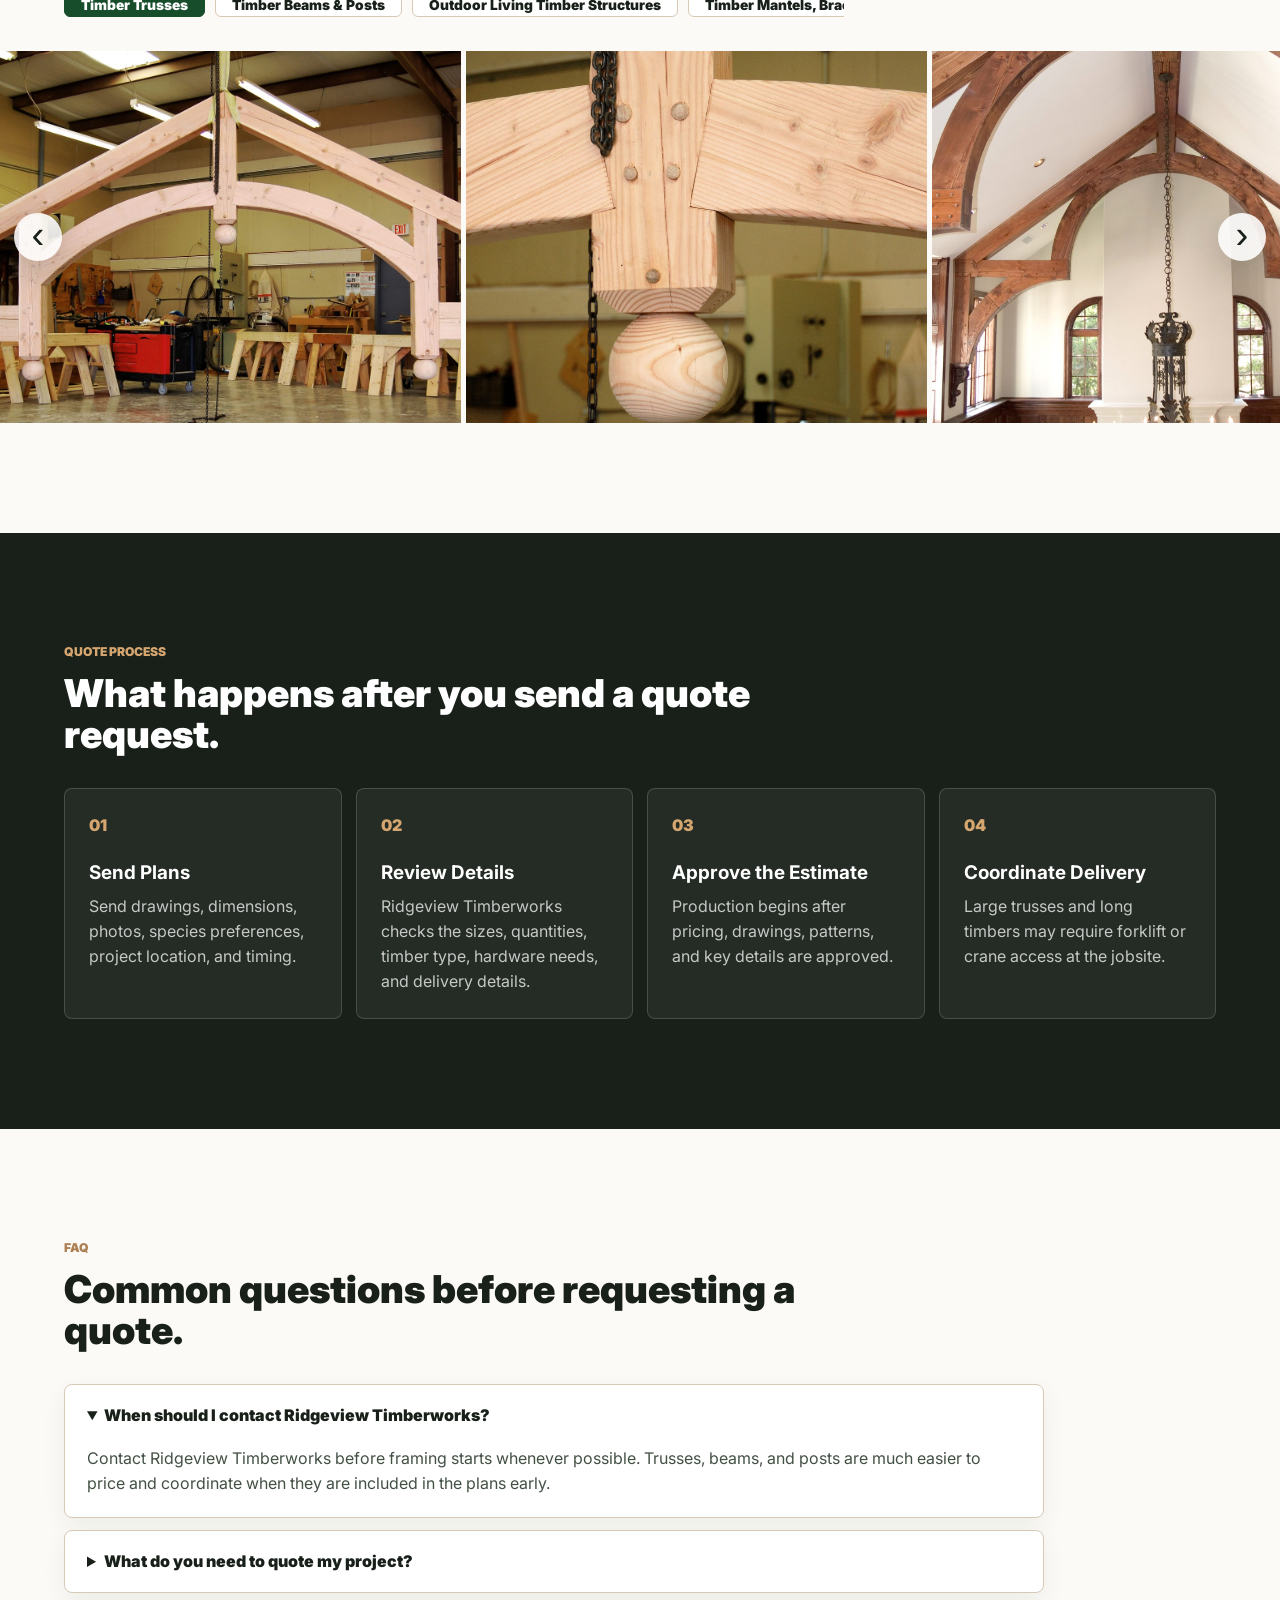
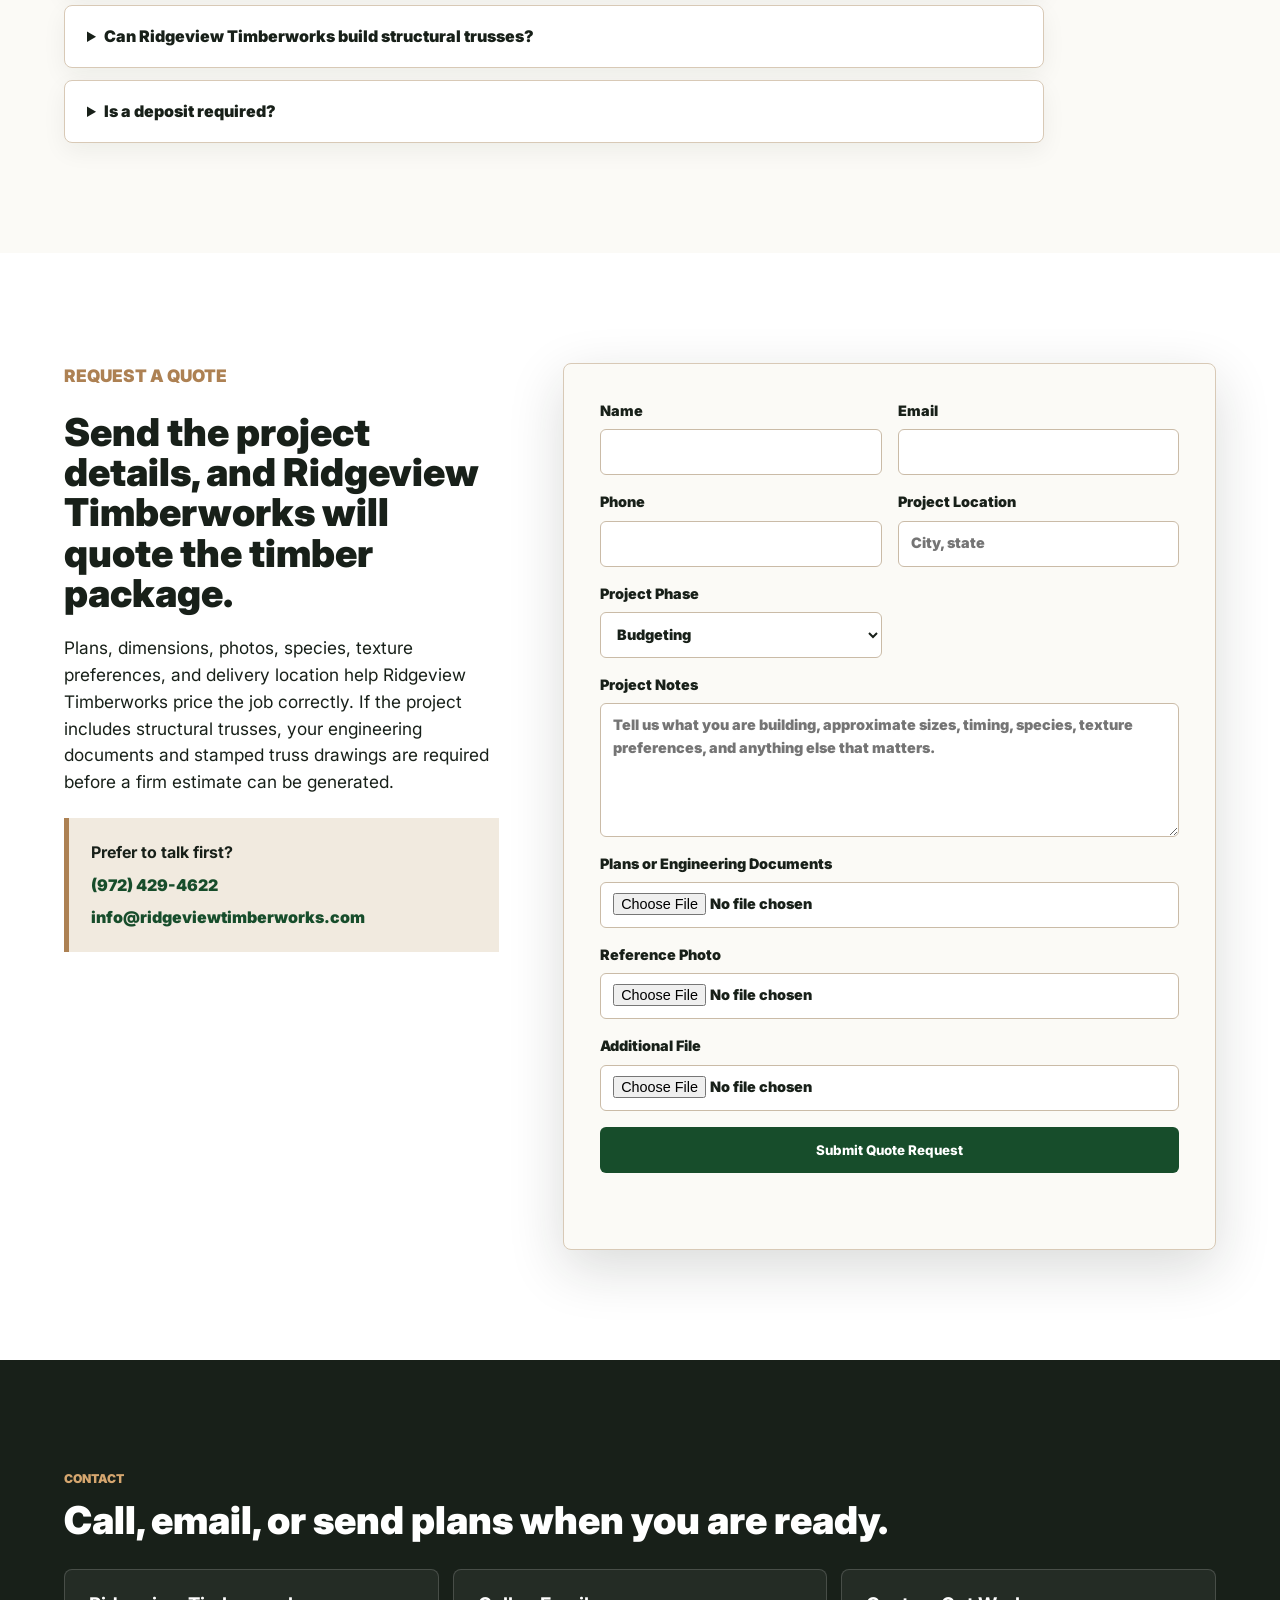
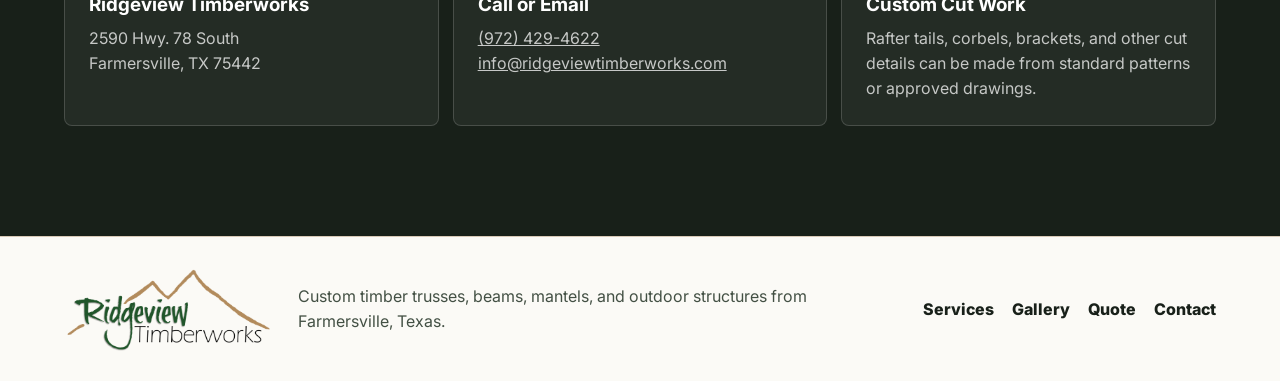
==== commit 4bb8e321: "Add Decap CMS content editing" ====
--- a/index.html
+++ b/index.html
@@ -5,6 +5,7 @@
     <meta name="viewport" content="width=device-width, initial-scale=1" />
     <title>Ridgeview Timberworks | Custom Timber Trusses, Beams & Outdoor Structures</title>
     <meta
+      data-content-attr="seo.description:content"
       name="description"
       content="Ridgeview Timberworks designs and fabricates custom timber trusses, beams, mantels, and outdoor timber structures from Farmersville, Texas."
     />
@@ -15,6 +16,18 @@
       rel="stylesheet"
     />
     <link rel="stylesheet" href="styles.css" />
+    <script src="https://identity.netlify.com/v1/netlify-identity-widget.js"></script>
+    <script>
+      if (window.netlifyIdentity) {
+        window.netlifyIdentity.on("init", (user) => {
+          if (!user) {
+            window.netlifyIdentity.on("login", () => {
+              document.location.href = "/admin/";
+            });
+          }
+        });
+      }
+    </script>
   </head>
   <body>
     <header class="site-header">
@@ -43,25 +56,25 @@
         <img class="hero-image" src="assets/hero-rdc.jpg" alt="Custom interior timber trusses built by Ridgeview Timberworks" />
         <div class="hero-overlay"></div>
         <div class="hero-content">
-          <p class="eyebrow">Custom timberwork made in Farmersville, Texas</p>
-          <h1>Timber Trusses, Beams, Mantels & Outdoor Structures</h1>
-          <p>
+          <p class="eyebrow" data-content="hero.eyebrow">Custom timberwork made in Farmersville, Texas</p>
+          <h1 data-content="hero.heading">Timber Trusses, Beams, Mantels & Outdoor Structures</h1>
+          <p data-content="hero.body">
             Ridgeview Timberworks builds the heavy timber pieces that frame a room, porch, entry, fireplace, or outdoor
             living area.
           </p>
           <div class="hero-actions">
-            <a class="button primary" href="#quote">Request a Quote</a>
-            <a class="button secondary" href="#gallery">View the Work</a>
+            <a class="button primary" href="#quote" data-content="hero.primaryButton">Request a Quote</a>
+            <a class="button secondary" href="#gallery" data-content="hero.secondaryButton">View the Work</a>
           </div>
         </div>
       </section>
 
       <section class="intro-section">
         <div>
-          <p class="eyebrow">Made for real homes and jobsites</p>
-          <h2>Custom timberwork built from your plans.</h2>
-        </div>
-        <p>
+          <p class="eyebrow" data-content="intro.eyebrow">Made for real homes and jobsites</p>
+          <h2 data-content="intro.heading">Custom timberwork built from your plans.</h2>
+        </div>
+        <p data-content="intro.body">
           Ridgeview Timberworks works with homeowners, builders, architects, and contractors. Send plans, dimensions, or
           photos, and Ridgeview Timberworks can help price the trusses, beams, posts, mantels, brackets, and outdoor
           timber pieces needed for the job.
@@ -70,21 +83,21 @@
 
       <section id="services" class="services-section">
         <div class="section-heading">
-          <p class="eyebrow">Services</p>
-          <h2>Tell us what you are building, and we will quote the timber parts.</h2>
+          <p class="eyebrow" data-content="services.eyebrow">Services</p>
+          <h2 data-content="services.heading">Tell us what you are building, and we will quote the timber parts.</h2>
         </div>
         <div class="service-grid">
           <article class="service-card" id="trusses">
             <a class="service-image-link" href="#gallery" data-home-gallery-filter="trusses">
               <img src="assets/truss-interior.jpg" alt="Interior timber trusses" />
-              <span>View truss gallery</span>
+              <span data-content="services.items.trusses.linkLabel">View truss gallery</span>
             </a>
             <div>
-              <h3>Timber Trusses</h3>
-              <p>
+              <h3 data-content="services.items.trusses.heading">Timber Trusses</h3>
+              <p data-content="services.items.trusses.body">
                 Timber trusses for great rooms, porches, entries, churches, pavilions, and commercial spaces.
               </p>
-              <ul>
+              <ul data-content-list="services.items.trusses.bullets">
                 <li>Mortise-and-tenon options</li>
                 <li>Metal plate and through-bolt assemblies</li>
                 <li>Structural trusses require engineering documents</li>
@@ -96,14 +109,14 @@
           <article class="service-card" id="beams">
             <a class="service-image-link" href="#gallery" data-home-gallery-filter="beams">
               <img src="assets/beam-ceiling.jpg" alt="Custom timber beam ceiling" />
-              <span>View beam and post gallery</span>
+              <span data-content="services.items.beams.linkLabel">View beam and post gallery</span>
             </a>
             <div>
-              <h3>Timber Beams &amp; Posts</h3>
-              <p>
+              <h3 data-content="services.items.beams.heading">Timber Beams &amp; Posts</h3>
+              <p data-content="services.items.beams.body">
                 Beams, posts, ceiling timbers, and entry pieces cut to the sizes shown on your plans.
               </p>
-              <ul>
+              <ul data-content-list="services.items.beams.bullets">
                 <li>Sawn, planed, or shaped profiles</li>
                 <li>Douglas Fir and species by request</li>
                 <li>Built to match trusses, mantels, and brackets</li>
@@ -115,14 +128,14 @@
           <article class="service-card" id="outdoor">
             <a class="service-image-link" href="#gallery" data-home-gallery-filter="outdoor">
               <img src="assets/outdoor-hanover.jpg" alt="Outdoor timber structure beside a pool" />
-              <span>View outdoor gallery</span>
+              <span data-content="services.items.outdoor.linkLabel">View outdoor gallery</span>
             </a>
             <div>
-              <h3>Outdoor Living Timber Structures</h3>
-              <p>
+              <h3 data-content="services.items.outdoor.heading">Outdoor Living Timber Structures</h3>
+              <p data-content="services.items.outdoor.body">
                 Timber for pavilions, pergolas, covered patios, pool areas, outdoor kitchens, and entry features.
               </p>
-              <ul>
+              <ul data-content-list="services.items.outdoor.bullets">
                 <li>Built for homes, neighborhoods, and commercial projects</li>
                 <li>Cut for the dimensions of the structure</li>
                 <li>Delivery planning for large timbers</li>
@@ -134,14 +147,14 @@
           <article class="service-card" id="mantels">
             <a class="service-image-link" href="#gallery" data-home-gallery-filter="mantels">
               <img src="assets/mantel-timeworn.jpg" alt="Custom time-worn fireplace mantel" />
-              <span>View mantel and bracket gallery</span>
+              <span data-content="services.items.mantels.linkLabel">View mantel and bracket gallery</span>
             </a>
             <div>
-              <h3>Timber Mantels, Brackets, etc.</h3>
-              <p>
+              <h3 data-content="services.items.mantels.heading">Timber Mantels, Brackets, etc.</h3>
+              <p data-content="services.items.mantels.body">
                 Mantels, brackets, corbels, rafter tails, and fireplace timbers built to fit the space.
               </p>
-              <ul>
+              <ul data-content-list="services.items.mantels.bullets">
                 <li>Built to room dimensions</li>
                 <li>Hand-hewn and time-worn texture options</li>
                 <li>Multiple hand-textured options</li>
@@ -154,14 +167,14 @@
 
       <section class="craft-section">
         <div class="craft-copy">
-          <p class="eyebrow">Built with jobsite experience</p>
-          <h2>Good timberwork starts with clear dimensions.</h2>
-          <p>
+          <p class="eyebrow" data-content="craft.eyebrow">Built with jobsite experience</p>
+          <h2 data-content="craft.heading">Good timberwork starts with clear dimensions.</h2>
+          <p data-content="craft.body">
             Ridgeview Timberworks reviews the drawings, asks about the opening sizes and support points, and builds the
             timber pieces to match the approved plan. Trusses may use traditional joinery, steel plates with through
             bolts, or engineered screw assemblies depending on the job.
           </p>
-          <a class="text-link" href="#quote">Send plans for review</a>
+          <a class="text-link" href="#quote" data-content="craft.linkLabel">Send plans for review</a>
         </div>
         <img src="assets/detail-joinery.jpg" alt="Close-up of timber joinery and through bolts" />
       </section>
@@ -169,14 +182,14 @@
       <section id="gallery" class="gallery-section">
         <div class="gallery-carousel-heading">
           <div class="section-heading">
-            <p class="eyebrow">Portfolio</p>
-            <h2>Project Gallery</h2>
-            <p>Use the links below to browse examples by Project Type.</p>
+            <p class="eyebrow" data-content="gallery.eyebrow">Portfolio</p>
+            <h2 data-content="gallery.heading">Project Gallery</h2>
+            <p data-content="gallery.body">Use the links below to browse examples by Project Type.</p>
             <div class="gallery-category-nav" aria-label="Project gallery types">
-              <button class="gallery-category-button active" type="button" data-carousel-filter="trusses">Timber Trusses</button>
-              <button class="gallery-category-button" type="button" data-carousel-filter="beams">Timber Beams &amp; Posts</button>
-              <button class="gallery-category-button" type="button" data-carousel-filter="outdoor">Outdoor Living Timber Structures</button>
-              <button class="gallery-category-button" type="button" data-carousel-filter="mantels">Timber Mantels, Brackets, etc.</button>
+              <button class="gallery-category-button active" type="button" data-carousel-filter="trusses" data-content="gallery.categories.trusses">Timber Trusses</button>
+              <button class="gallery-category-button" type="button" data-carousel-filter="beams" data-content="gallery.categories.beams">Timber Beams &amp; Posts</button>
+              <button class="gallery-category-button" type="button" data-carousel-filter="outdoor" data-content="gallery.categories.outdoor">Outdoor Living Timber Structures</button>
+              <button class="gallery-category-button" type="button" data-carousel-filter="mantels" data-content="gallery.categories.mantels">Timber Mantels, Brackets, etc.</button>
             </div>
           </div>
         </div>
@@ -196,64 +209,64 @@
 
       <section id="process" class="process-section">
         <div class="section-heading">
-          <p class="eyebrow">Quote Process</p>
-          <h2>What happens after you send a quote request.</h2>
+          <p class="eyebrow" data-content="process.eyebrow">Quote Process</p>
+          <h2 data-content="process.heading">What happens after you send a quote request.</h2>
         </div>
         <div class="process-grid">
           <article>
             <span>01</span>
-            <h3>Send Plans</h3>
-            <p>Send drawings, dimensions, photos, species preferences, project location, and timing.</p>
+            <h3 data-content="process.steps.0.heading">Send Plans</h3>
+            <p data-content="process.steps.0.body">Send drawings, dimensions, photos, species preferences, project location, and timing.</p>
           </article>
           <article>
             <span>02</span>
-            <h3>Review Details</h3>
-            <p>Ridgeview Timberworks checks the sizes, quantities, timber type, hardware needs, and delivery details.</p>
+            <h3 data-content="process.steps.1.heading">Review Details</h3>
+            <p data-content="process.steps.1.body">Ridgeview Timberworks checks the sizes, quantities, timber type, hardware needs, and delivery details.</p>
           </article>
           <article>
             <span>03</span>
-            <h3>Approve the Estimate</h3>
-            <p>Production begins after pricing, drawings, patterns, and key details are approved.</p>
+            <h3 data-content="process.steps.2.heading">Approve the Estimate</h3>
+            <p data-content="process.steps.2.body">Production begins after pricing, drawings, patterns, and key details are approved.</p>
           </article>
           <article>
             <span>04</span>
-            <h3>Coordinate Delivery</h3>
-            <p>Large trusses and long timbers may require forklift or crane access at the jobsite.</p>
+            <h3 data-content="process.steps.3.heading">Coordinate Delivery</h3>
+            <p data-content="process.steps.3.body">Large trusses and long timbers may require forklift or crane access at the jobsite.</p>
           </article>
         </div>
       </section>
 
       <section id="faq" class="faq-section">
         <div class="section-heading">
-          <p class="eyebrow">FAQ</p>
-          <h2>Common questions before requesting a quote.</h2>
+          <p class="eyebrow" data-content="faq.eyebrow">FAQ</p>
+          <h2 data-content="faq.heading">Common questions before requesting a quote.</h2>
         </div>
         <div class="faq-list">
           <details open>
-            <summary>When should I contact Ridgeview Timberworks?</summary>
-            <p>
+            <summary data-content="faq.items.0.question">When should I contact Ridgeview Timberworks?</summary>
+            <p data-content="faq.items.0.answer">
               Contact Ridgeview Timberworks before framing starts whenever possible. Trusses, beams, and posts are much
               easier to price and coordinate when they are included in the plans early.
             </p>
           </details>
           <details>
-            <summary>What do you need to quote my project?</summary>
-            <p>
+            <summary data-content="faq.items.1.question">What do you need to quote my project?</summary>
+            <p data-content="faq.items.1.answer">
               A final set of plans is best. For early budgeting, rough drawings and photos can help. For firm pricing,
               Ridgeview Timberworks needs dimensions, quantities, species, texture preferences, engineering requirements,
               and delivery location.
             </p>
           </details>
           <details>
-            <summary>Can Ridgeview Timberworks build structural trusses?</summary>
-            <p>
+            <summary data-content="faq.items.2.question">Can Ridgeview Timberworks build structural trusses?</summary>
+            <p data-content="faq.items.2.answer">
               Yes. If the project includes structural trusses, send the engineering documents and stamped truss drawings
               with the quote request. Those documents are required before a firm estimate can be generated.
             </p>
           </details>
           <details>
-            <summary>Is a deposit required?</summary>
-            <p>
+            <summary data-content="faq.items.3.question">Is a deposit required?</summary>
+            <p data-content="faq.items.3.answer">
               Yes. Because timbers are ordered and cut for each job, Ridgeview Timberworks typically requires a deposit
               when the contract is signed.
             </p>
@@ -263,15 +276,15 @@
 
       <section id="quote" class="quote-section">
         <div class="quote-copy">
-          <p class="eyebrow">Request a Quote</p>
-          <h2>Send the project details, and Ridgeview Timberworks will quote the timber package.</h2>
-          <p>
+          <p class="eyebrow" data-content="quote.eyebrow">Request a Quote</p>
+          <h2 data-content="quote.heading">Send the project details, and Ridgeview Timberworks will quote the timber package.</h2>
+          <p data-content="quote.body">
             Plans, dimensions, photos, species, texture preferences, and delivery location help Ridgeview Timberworks
             price the job correctly. If the project includes structural trusses, your engineering documents and stamped
             truss drawings are required before a firm estimate can be generated.
           </p>
           <div class="contact-card">
-            <strong>Prefer to talk first?</strong>
+            <strong data-content="quote.contactHeading">Prefer to talk first?</strong>
             <a href="tel:+19724294622">(972) 429-4622</a>
             <a href="mailto:info@ridgeviewtimberworks.com">info@ridgeviewtimberworks.com</a>
           </div>
@@ -283,23 +296,23 @@
             <label>Do not fill this out if you are human: <input name="bot-field" /></label>
           </p>
           <label>
-            Name
+            <span data-content="quote.form.nameLabel">Name</span>
             <input name="name" autocomplete="name" required />
           </label>
           <label>
-            Email
+            <span data-content="quote.form.emailLabel">Email</span>
             <input name="email" type="email" autocomplete="email" required />
           </label>
           <label>
-            Phone
+            <span data-content="quote.form.phoneLabel">Phone</span>
             <input name="phone" type="tel" autocomplete="tel" />
           </label>
           <label>
-            Project Location
-            <input name="location" placeholder="City, state" />
-          </label>
-          <label>
-            Project Phase
+            <span data-content="quote.form.locationLabel">Project Location</span>
+            <input name="location" placeholder="City, state" data-content-attr="quote.form.locationPlaceholder:placeholder" />
+          </label>
+          <label>
+            <span data-content="quote.form.phaseLabel">Project Phase</span>
             <select name="phase">
               <option>Budgeting</option>
               <option>Design</option>
@@ -308,43 +321,43 @@
             </select>
           </label>
           <label class="full">
-            Project Notes
-            <textarea name="notes" rows="5" placeholder="Tell us what you are building, approximate sizes, timing, species, texture preferences, and anything else that matters."></textarea>
+            <span data-content="quote.form.notesLabel">Project Notes</span>
+            <textarea name="notes" rows="5" placeholder="Tell us what you are building, approximate sizes, timing, species, texture preferences, and anything else that matters." data-content-attr="quote.form.notesPlaceholder:placeholder"></textarea>
           </label>
           <label class="full">
-            Plans or Engineering Documents
+            <span data-content="quote.form.plansLabel">Plans or Engineering Documents</span>
             <input name="plans" type="file" accept=".pdf,.jpg,.jpeg,.png,.heic,.dwg,.dxf" />
           </label>
           <label class="full">
-            Reference Photo
+            <span data-content="quote.form.referencePhotoLabel">Reference Photo</span>
             <input name="reference-photo" type="file" accept=".jpg,.jpeg,.png,.heic,.pdf" />
           </label>
           <label class="full">
-            Additional File
+            <span data-content="quote.form.additionalFileLabel">Additional File</span>
             <input name="additional-file" type="file" accept=".pdf,.jpg,.jpeg,.png,.heic,.dwg,.dxf" />
           </label>
-          <button class="button primary full" type="submit">Submit Quote Request</button>
+          <button class="button primary full" type="submit" data-content="quote.form.submitLabel">Submit Quote Request</button>
           <p class="form-note" role="status"></p>
         </form>
       </section>
 
       <section id="contact" class="contact-section">
         <div>
-          <p class="eyebrow">Contact</p>
-          <h2>Call, email, or send plans when you are ready.</h2>
+          <p class="eyebrow" data-content="contact.eyebrow">Contact</p>
+          <h2 data-content="contact.heading">Call, email, or send plans when you are ready.</h2>
         </div>
         <div class="contact-grid">
           <article>
-            <h3>Ridgeview Timberworks</h3>
-            <p>2590 Hwy. 78 South<br />Farmersville, TX 75442</p>
-          </article>
-          <article>
-            <h3>Call or Email</h3>
+            <h3 data-content="contact.cards.0.heading">Ridgeview Timberworks</h3>
+            <p data-content-html="contact.cards.0.body">2590 Hwy. 78 South<br />Farmersville, TX 75442</p>
+          </article>
+          <article>
+            <h3 data-content="contact.cards.1.heading">Call or Email</h3>
             <p><a href="tel:+19724294622">(972) 429-4622</a><br /><a href="mailto:info@ridgeviewtimberworks.com">info@ridgeviewtimberworks.com</a></p>
           </article>
           <article>
-            <h3>Custom Cut Work</h3>
-            <p>Rafter tails, corbels, brackets, and other cut details can be made from standard patterns or approved drawings.</p>
+            <h3 data-content="contact.cards.2.heading">Custom Cut Work</h3>
+            <p data-content="contact.cards.2.body">Rafter tails, corbels, brackets, and other cut details can be made from standard patterns or approved drawings.</p>
           </article>
         </div>
       </section>
@@ -352,7 +365,7 @@
 
     <footer class="site-footer">
       <img src="assets/ridgeview-logo.png" alt="Ridgeview Timberworks" />
-      <p>Custom timber trusses, beams, mantels, and outdoor structures from Farmersville, Texas.</p>
+      <p data-content="footer.body">Custom timber trusses, beams, mantels, and outdoor structures from Farmersville, Texas.</p>
       <nav aria-label="Footer navigation">
         <a href="#services">Services</a>
         <a href="#gallery">Gallery</a>
@@ -361,6 +374,7 @@
       </nav>
     </footer>
 
+    <script src="content-loader.js"></script>
     <script src="script.js"></script>
   </body>
 </html>
--- a/styles.css
+++ b/styles.css
@@ -451,12 +451,20 @@
 
 .gallery-category-nav {
   display: flex;
-  flex-wrap: wrap;
+  flex-wrap: nowrap;
   gap: 10px;
   margin-top: 16px;
+  overflow-x: auto;
+  padding-bottom: 4px;
+  scrollbar-width: none;
+}
+
+.gallery-category-nav::-webkit-scrollbar {
+  display: none;
 }
 
 .gallery-category-button {
+  flex: 0 0 auto;
   min-height: 24px;
   padding: 2px 16px 3px;
   border: 1px solid var(--line);
@@ -874,7 +882,12 @@
 }
 
 @media (max-width: 640px) {
+  .gallery-category-nav {
+    flex-wrap: wrap;
+  }
+
   .gallery-category-button {
+    flex: 1 1 auto;
     width: 100%;
   }
 
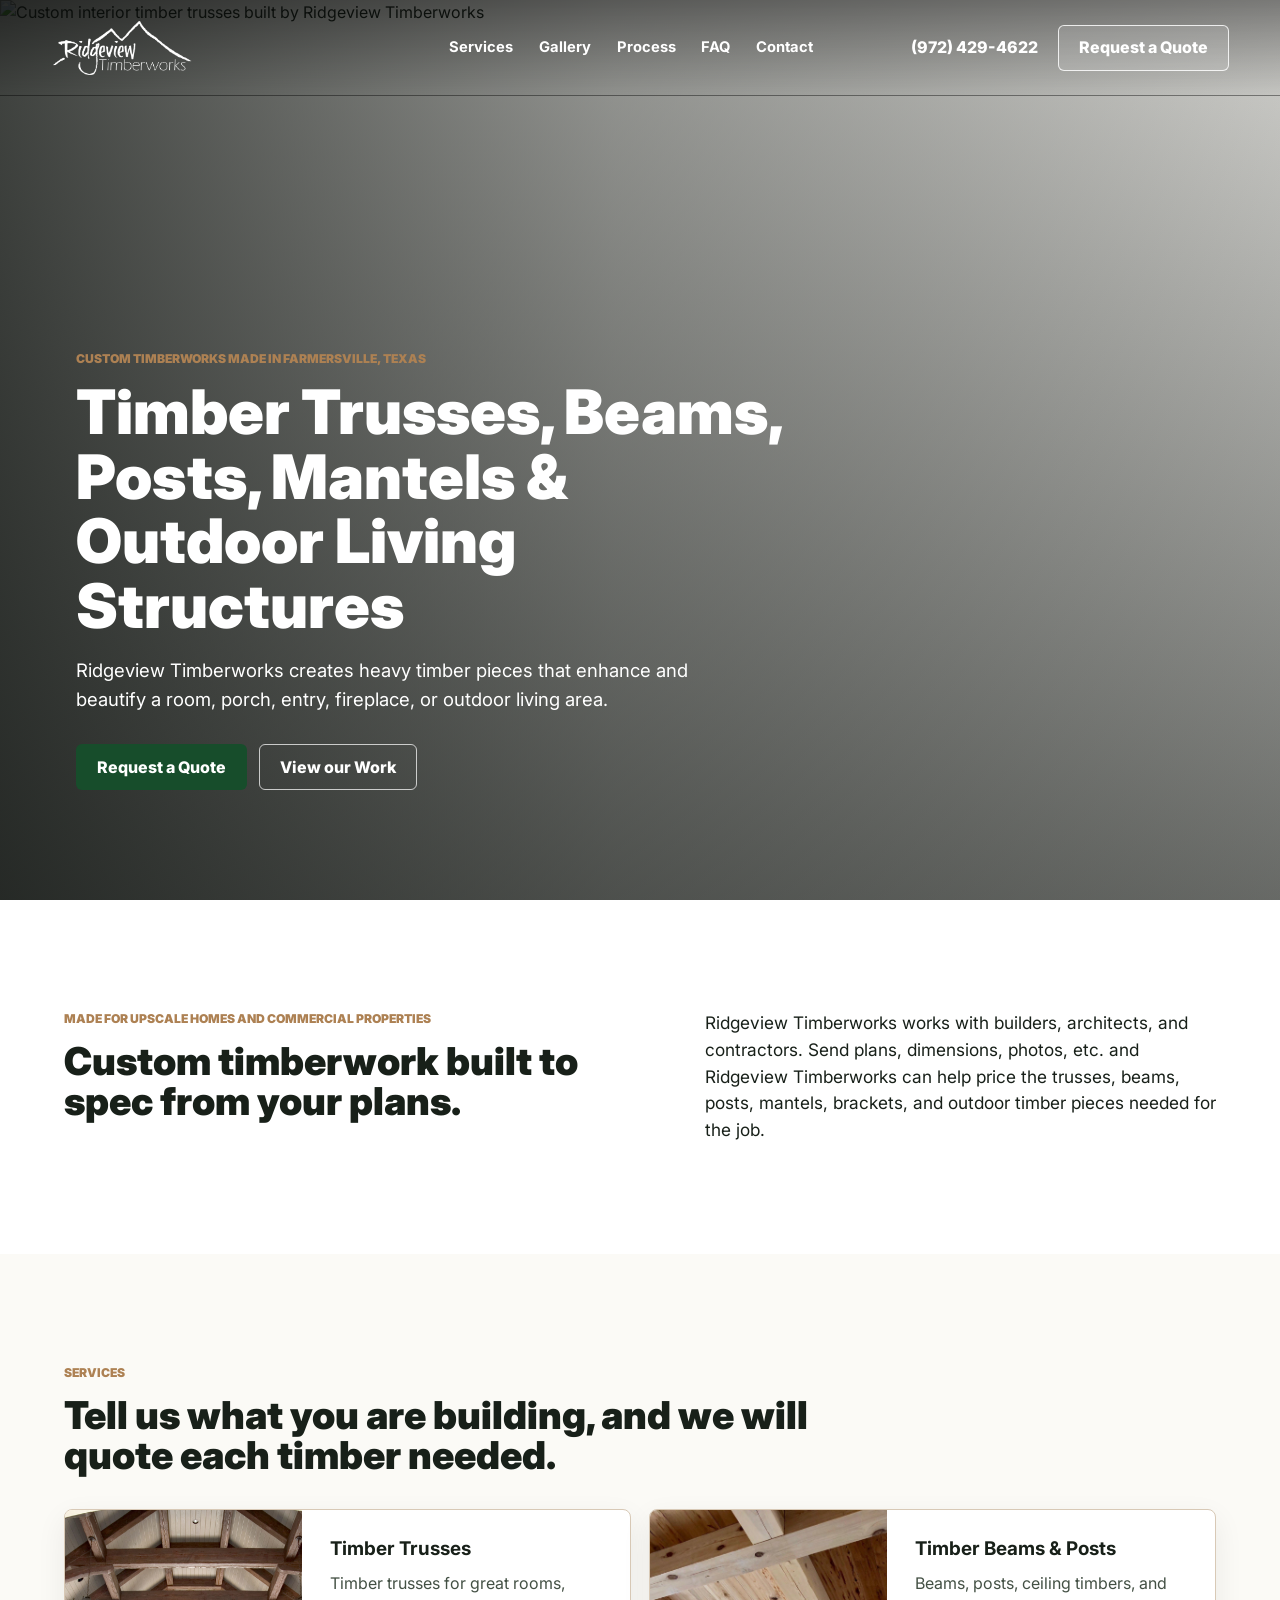
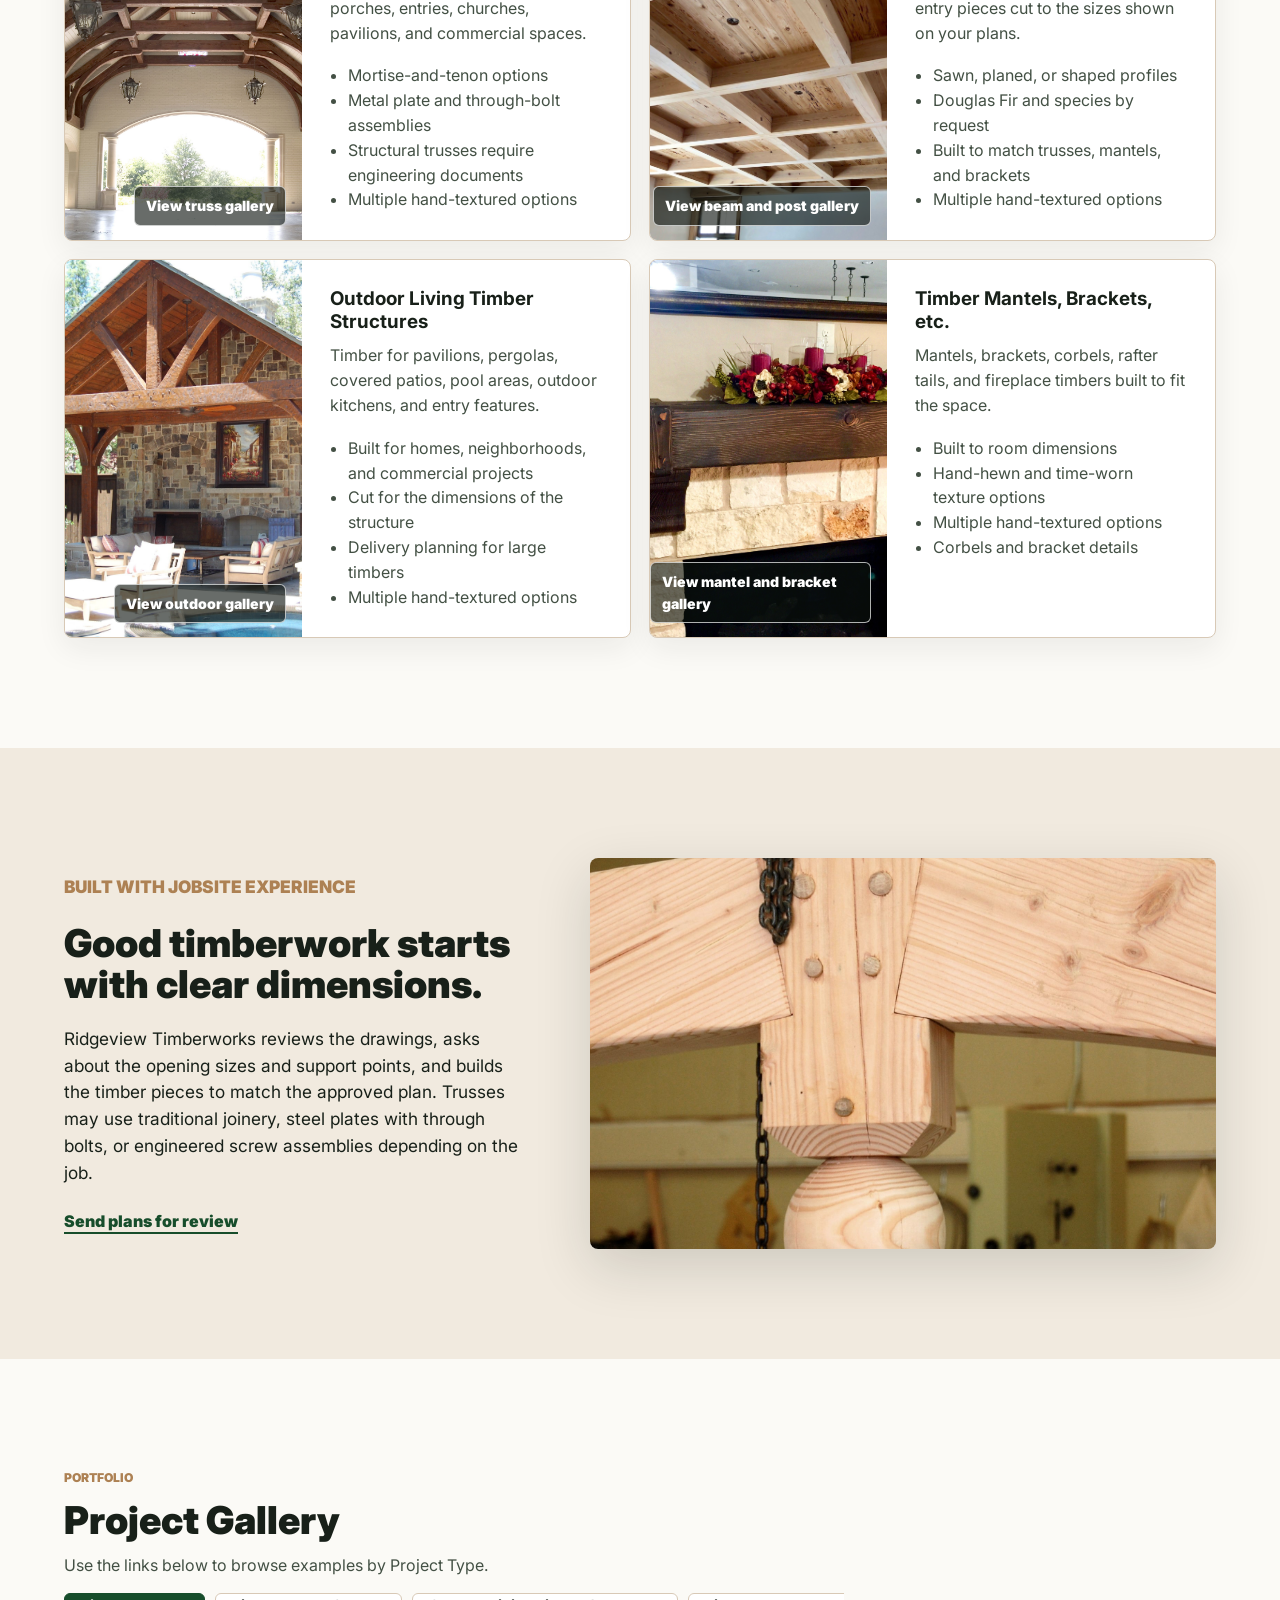
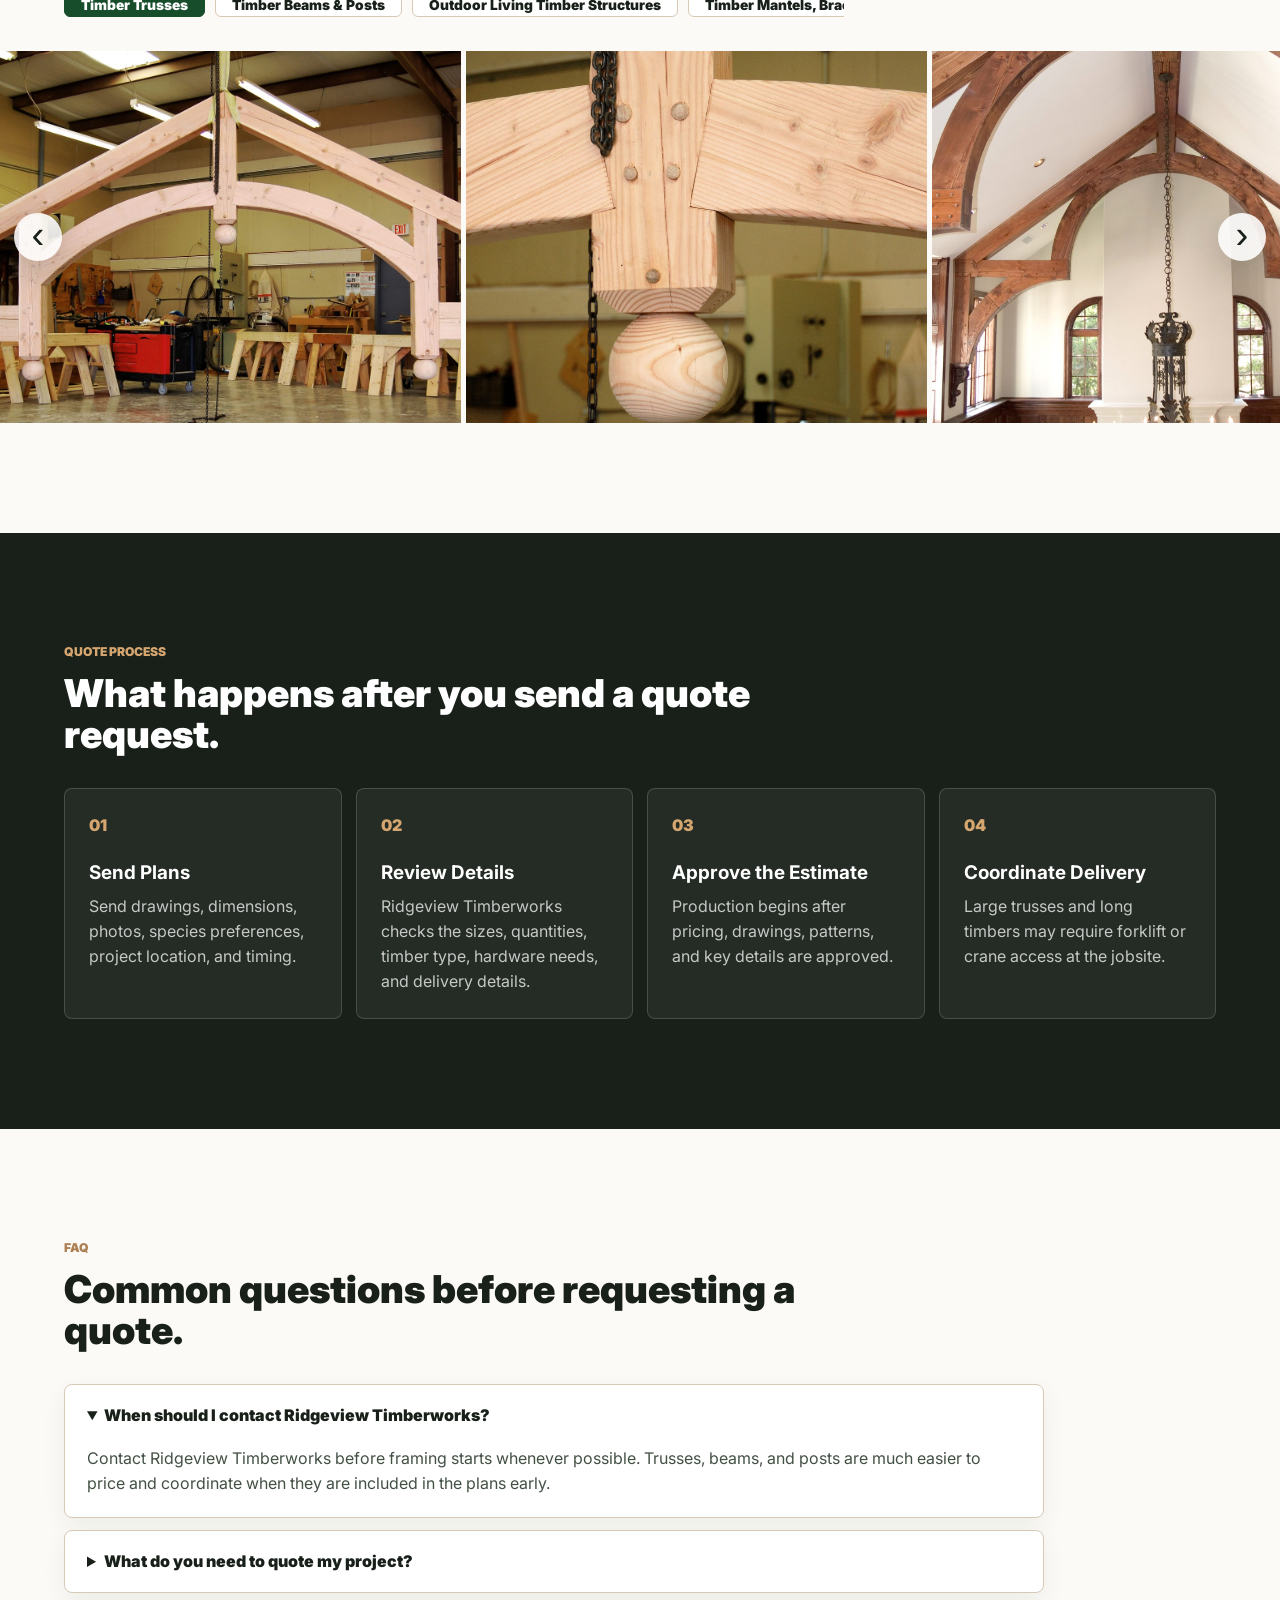
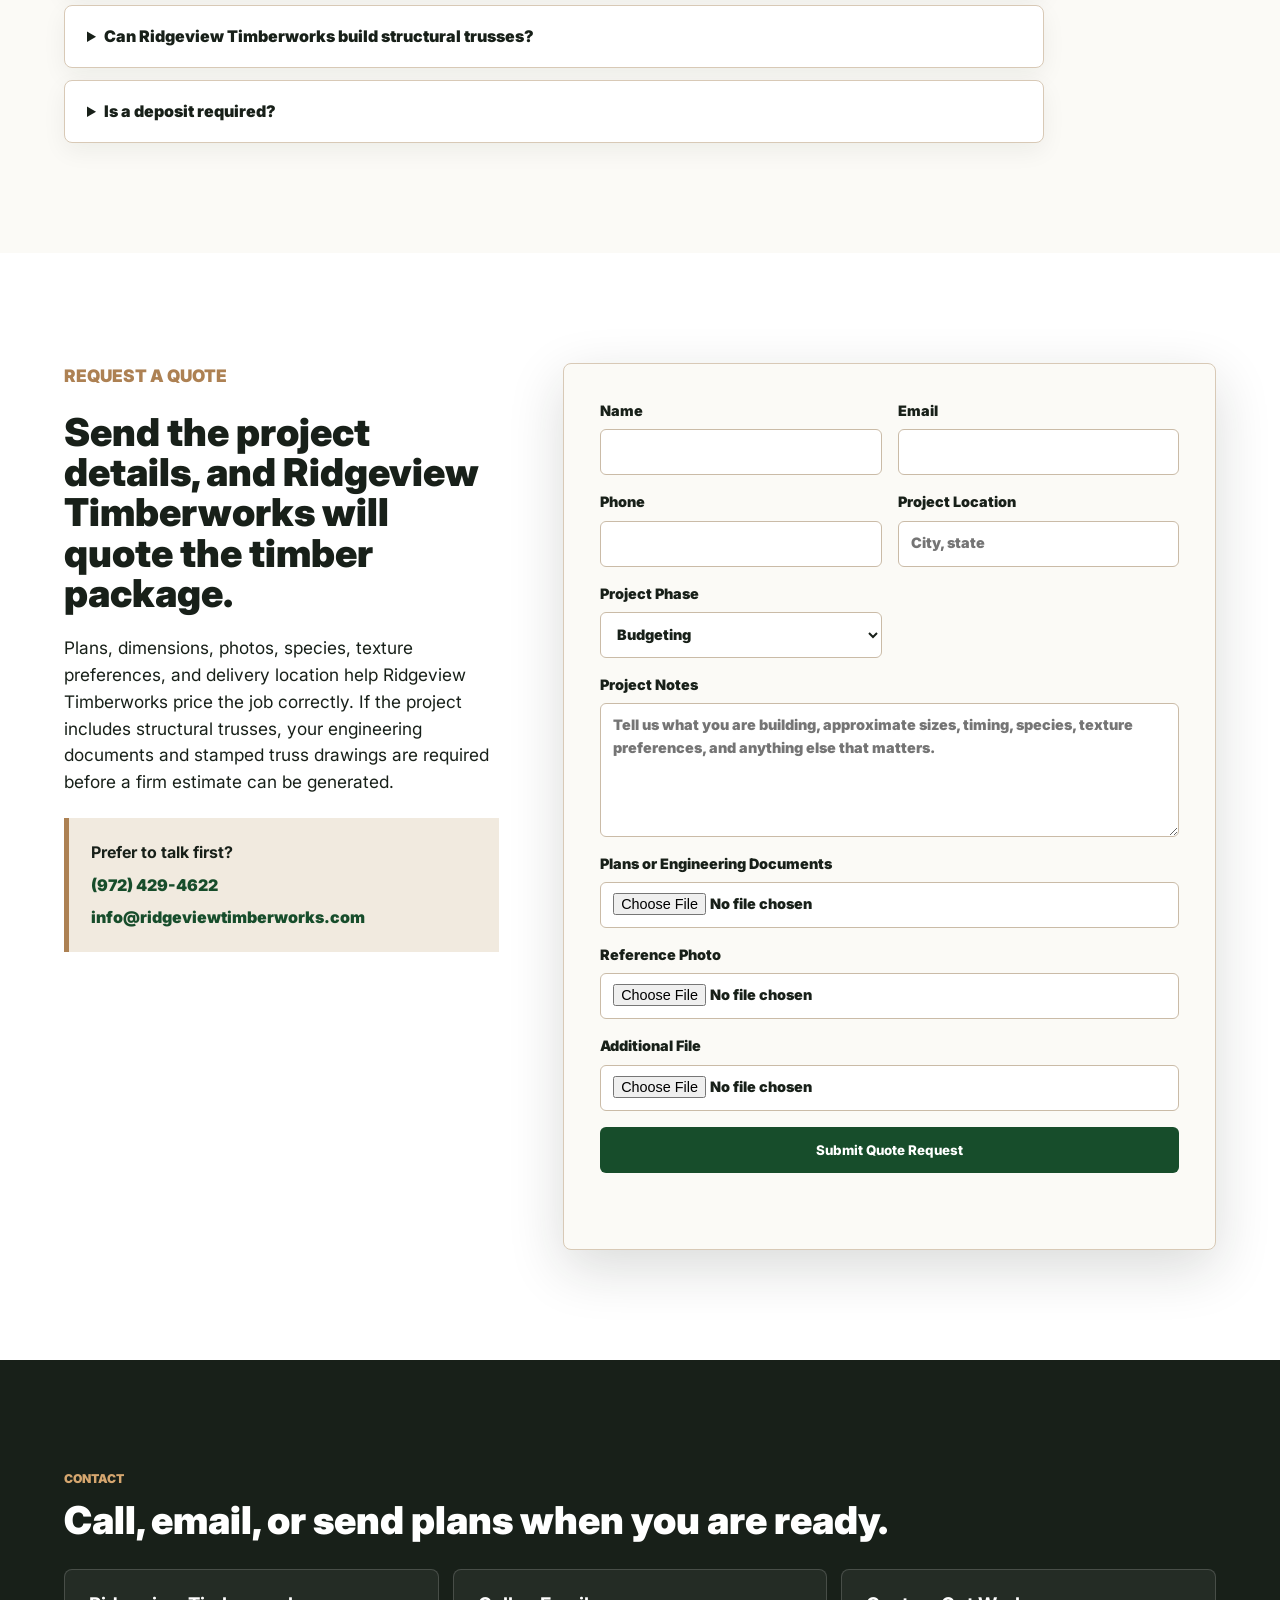
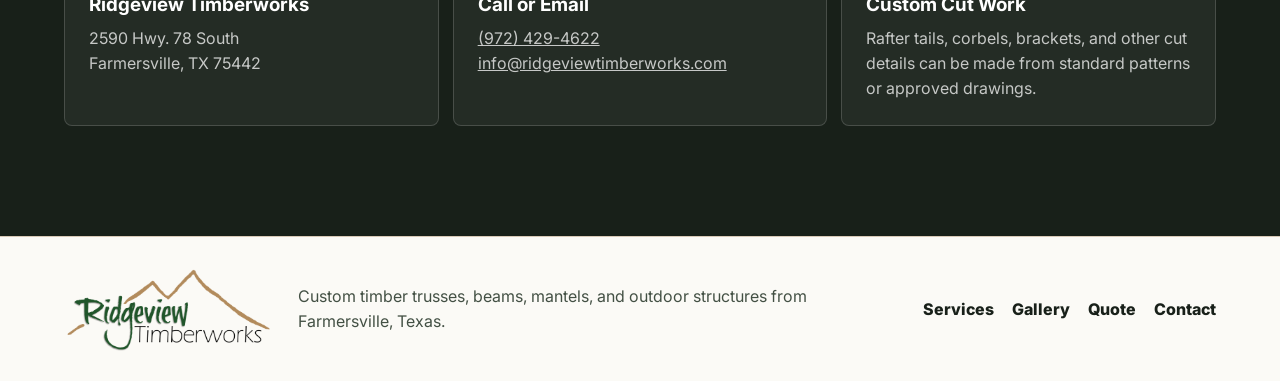
==== commit 47aedc51: "Sync website images and update hero" ====
--- a/index.html
+++ b/index.html
@@ -53,7 +53,7 @@
 
     <main id="home">
       <section class="hero">
-        <img class="hero-image" src="assets/hero-rdc.jpg" alt="Custom interior timber trusses built by Ridgeview Timberworks" />
+        <img class="hero-image" src="assets/hero-rrr.jpg" alt="Custom interior timber trusses built by Ridgeview Timberworks" />
         <div class="hero-overlay"></div>
         <div class="hero-content">
           <p class="eyebrow" data-content="hero.eyebrow">Custom timberwork made in Farmersville, Texas</p>
@@ -127,7 +127,7 @@
 
           <article class="service-card" id="outdoor">
             <a class="service-image-link" href="#gallery" data-home-gallery-filter="outdoor">
-              <img src="assets/outdoor-hanover.jpg" alt="Outdoor timber structure beside a pool" />
+              <img src="assets/outdoor-pavilion1.jpg" alt="Outdoor timber structure beside a pool" />
               <span data-content="services.items.outdoor.linkLabel">View outdoor gallery</span>
             </a>
             <div>
